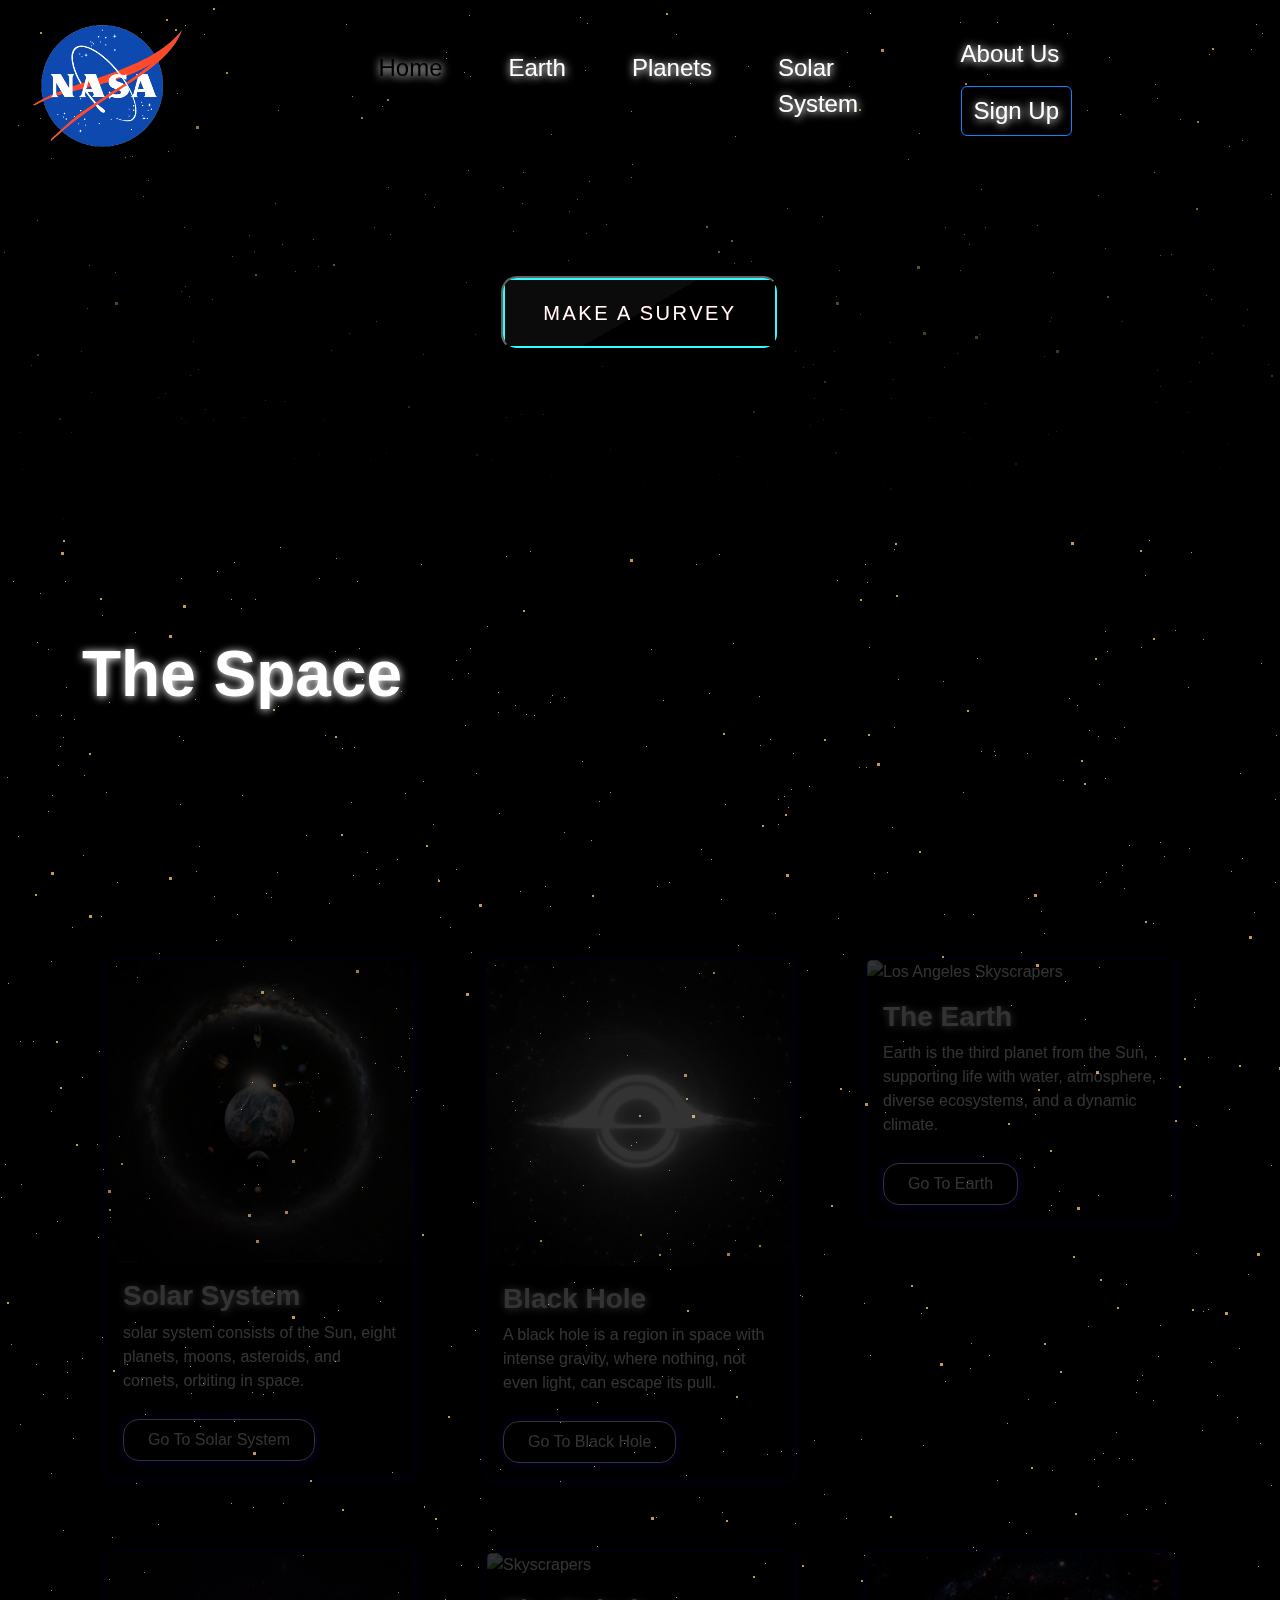
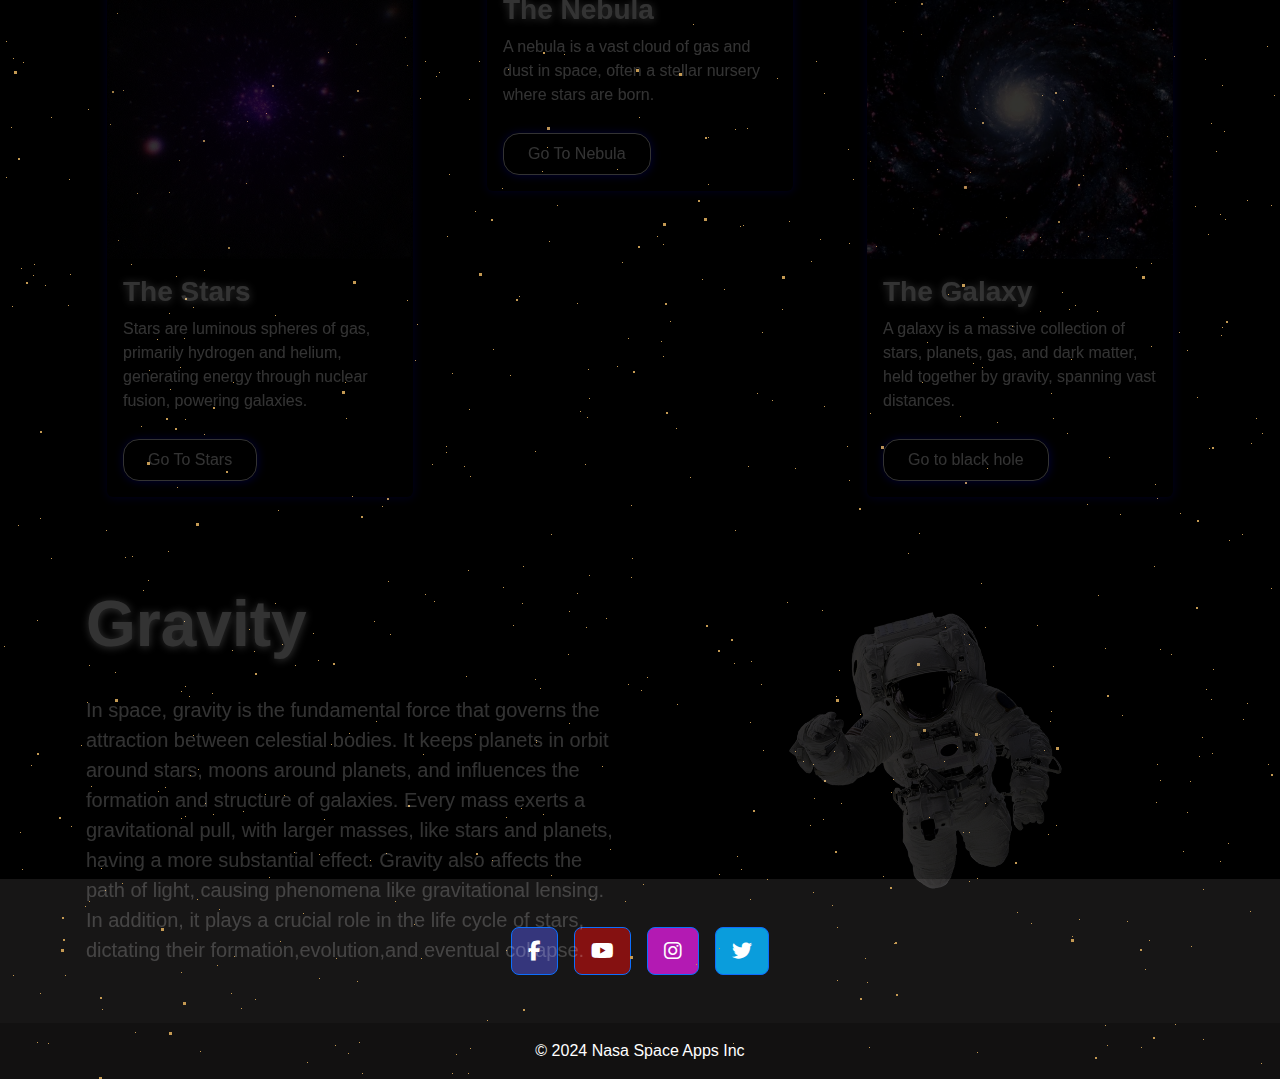
==== index.html @ 7d560a6d "update" ====
<!DOCTYPE html>
<html lang="en">
<head>
    <meta charset="UTF-8">
    <meta name="viewport" content="width=device-width, initial-scale=1.0">
    <link href="https://cdn.jsdelivr.net/npm/bootstrap@5.3.3/dist/css/bootstrap.min.css" rel="stylesheet" integrity="sha384-QWTKZyjpPEjISv5WaRU9OFeRpok6YctnYmDr5pNlyT2bRjXh0JMhjY6hW+ALEwIH" crossorigin="anonymous">
    <link rel="stylesheet" href="https://cdnjs.cloudflare.com/ajax/libs/font-awesome/6.1.1/css/all.min.css">
    <link rel="stylesheet" href="css/background.css">
    <link rel="stylesheet" href="css/home.css">
    <title>Home</title>
</head>
<body class="bg-black">




<!-- Background -->


<div class="bg-animation">
  <div id="stars"></div>
  <div id="stars2"></div>
  <div id="stars3"></div>
  <div id="stars4"></div>
</div>
  
<!-- ------------------------------------------------------------------------------------------------------------------------------------------------------------------------------------------------------- -->
     

 
  <header>
     <!-- Navbar -->
  <nav class="navbar navbar-expand-lg navbar-light ">
    <div class="container-fluid justify-content-between">
      <a class="navbar-brand w-25 logo "  href="#"><img src="images/NASA_logo.svg.png" class="w-100"   alt=""></a>
      <button class="navbar-toggler text-bg-transparent" type="button" data-bs-toggle="collapse" data-bs-target="#navbarNav" aria-controls="navbarNav" aria-expanded="false" aria-label="Toggle navigation">
        <span class="navbar-toggler-icon text-white">
          <i class="fas fa-bars"></i>
        </span>
      </button>
      <div class="collapse navbar-collapse justify-content-around " id="navbarNav">
        <ul class="navbar-nav">
          <li class="nav-item">
            <a class="nav-link active" href="./index.html">Home</a>
          </li>
          <li class="nav-item">
            <a class="nav-link" href="pages/earth.html">Earth</a>
          </li>
          <li class="nav-item ">
            <a class="nav-link " href="pages/planets.html">Planets</a>
          </li>
          <li class="nav-item">
            <a class="nav-link" href="pages/Solar-System.html">Solar System</a>
          </li>
             
        </ul>
        <div>
          <button class="btn">
            <a class="text-white link-body-emphasis m-0 active" href="pages/about.html">About Us</a>
          </button>
          <button class="btn">
            <a class="btn btn-outline-primary btn-signup" href="pages/signUp.html">Sign Up</a>
          </button>
        </div>
    </div>
    </div>
  </nav>

  <div class="d-flex justify-content-center align-content-center mt-5 pt-3 border-0">
    <button href="#space" class="animated-button1 rounded-4 ">
      <span></span> 
      <span></span>
      <span></span>
      <span></span>
      Make a survey
    </button>
  </div>
</header>


<!-- SECTIONS -->

<section id="space">
  
  <div class="container cards-container section">
    <h1 class="pt-5 mt-5">The Space</h1>
    <div class="row row-cols-1 row-cols-sm-2 row-cols-lg-3  g-4 mt-5 ">
      <div class="col">
        <div class="card section">
          <img src="images/pic1.webp" class="card-img-top"
            alt="Hollywood Sign on The Hill" />
          <div class="card-body ">
            <h3 class="card-title">Solar System</h3>
            <p class="card-text">
              solar system consists of the Sun, eight planets, moons, asteroids, and comets, orbiting in space. 
            </p>
            <button class="btn px-4 py-2 rounded-4 bg-transparent border-white text-white ">
              <a href="pages/Solar-System.html">Go To Solar System</a>
          </button>
          </div>
        </div>
      </div>
      <div class="col">
        <div class="card section">
          <img src="images/pic2.webp" class="card-img-top"
            alt="Palm Springs Road" />
          <div class="card-body">
            <h3 class="card-title">Black Hole</h3>
            <p class="card-text">
              A black hole is a region in space with intense gravity, where nothing, not even light, can escape its pull.
            </p>
            <button class="btn px-4 py-2 rounded-4 bg-transparent border-white text-white ">
                <a href="pages/black-hole.html">Go To Black Hole</a>
            </button>
          </div>
        </div>
      </div>
      <div class="col">
        <div class="card section">
          <img src="images/pic4.webp" class="card-img-top"
            alt="Los Angeles Skyscrapers" />
          <div class="card-body">
            <h3 class="card-title">The Earth</h3>
            <p class="card-text">Earth is the third planet from the Sun, supporting life with water, atmosphere, diverse ecosystems, and a dynamic climate.</p>
              <button class="btn px-4 py-2 rounded-4 bg-transparent border-white text-white ">
                <a href="pages/earth.html">Go To Earth</a>
            </button>
          </div>
        </div>
      </div>
      <div class="col">
        <div class="card section">
          <img src="images/pic6.webp" class="card-img-top"
            alt="Skyscrapers" />
          <div class="card-body">
            <h3 class="card-title">The Stars</h3>
            <p class="card-text">
              Stars are luminous spheres of gas, primarily hydrogen and helium, generating energy through nuclear fusion, powering galaxies.
            </p>
            <button class="btn px-4 py-2 rounded-4 bg-transparent border-white text-white ">
              <a href="">Go To Stars</a>
          </button>
          </div>
        </div>
      </div>
      <div class="col">
        <div class="card section">
          <img src="images/pic3.webp" class="card-img-top"
            alt="Skyscrapers" />
          <div class="card-body">
            <h3 class="card-title">The Nebula</h3>
            <p class="card-text">
              A nebula is a vast cloud of gas and dust in space, often a stellar nursery where stars are born.
            </p>
            <button class="btn px-4 py-2 rounded-4 bg-transparent border-white text-white ">
              <a href="">Go To Nebula</a>
          </button>
          </div>
        </div>
      </div>
      <div class="col">
        <div class="card section">
          <img src="images/pic5.webp" class="card-img-top"
            alt="Skyscrapers" />
          <div class="card-body">
            <h3 class="card-title">The Galaxy</h3>
            <p class="card-text">
              A galaxy is a massive collection of stars, planets, gas, and dark matter, held together by gravity, spanning vast distances.
            </p>
            <button class="btn px-4 py-2 rounded-4 bg-transparent border-white text-white ">
              <a href="">Go to black hole</a>
          </button>
          </div>
        </div>
      </div>
    </div>
  </div>   
</section>


<section class="gravity_section section" >
  <div class="container">
    <div class="row">
      <div class="col-12 col-md-6">
        <h1 class="display-4 fw-bold p-1">Gravity</h1>
        <p class="lead mb-0 mt-4 p-1">
          In space, gravity is the fundamental force that governs the attraction between celestial bodies. It keeps planets in orbit around stars, moons around planets, and influences the formation and structure of galaxies. Every mass exerts a gravitational pull, with larger masses, like stars and planets, having a more substantial effect. Gravity also affects the path of light, causing phenomena like gravitational lensing. In addition, it plays a crucial role in the life cycle of stars, dictating their formation,evolution,and eventual collapse.</p>
      </div>

      <div class="astronaut  col-12 col-sm-6  d-flex justify-content-center align-items-center">
        <img src="images/astronaut.png " class="img-fluid w-50 " alt="Gravity">
      </div>
    </div>
  </div>
</section>
 



<!-- FOOTER -->



  <footer class="text-center text-lg-start" style="background-color: #171616;">
    <div class=" d-flex justify-content-center py-5">
      <button type="button" class="btn btn-primary btn-lg btn-floating mx-2" style="background-color: #35367c;">
        <i class="fab fa-facebook-f"></i>
      </button>
      <button type="button" class="btn btn-primary btn-lg btn-floating mx-2" style="background-color: #851111;">
        <i class="fab fa-youtube"></i>
      </button>
      <button type="button" class="btn btn-primary btn-lg btn-floating mx-2" style="background-color: #b31ab3;">
        <i class="fab fa-instagram"></i>
      </button>
      <button type="button" class="btn btn-primary btn-lg btn-floating mx-2" style="background-color: #0a9ddc;">
        <i class="fab fa-twitter"></i>
      </button>
    </div>

    <!-- Copyright -->
    <div class="text-center text-white p-3" style="background-color: rgba(0, 0, 0, 0.2);">
      © 2024 Nasa Space Apps Inc
      
    </div>
    <!-- Copyright -->
  </footer>
  


    
      <script src="https://cdn.jsdelivr.net/npm/bootstrap@5.3.3/dist/js/bootstrap.bundle.min.js" integrity="sha384-YvpcrYf0tY3lHB60NNkmXc5s9fDVZLESaAA55NDzOxhy9GkcIdslK1eN7N6jIeHz" crossorigin="anonymous"></script>
      <script src="js/home.js"></script>
</body>
</html>
---- css/background.css ----
.full-wh {
    position: absolute;
    top: 0px;
    left: 0px;
    bottom: 0px;
    width: 100%;
}

.bg-animation {
    position: fixed;
    top: 0;
    left: 0;
    width: 100%;
    height: 100%;
}

.bg-animation {
    position: fixed;
    top: 0;
    left: 0;
    width: 100%;
    height: 100%;

}

#stars {
    width: 1px;
    height: 1px;
    background: transparent;
    box-shadow: 117px 1613px #c49952, 1488px 635px #c49952, 944px 914px #c49952, 647px 277px #c49952, 1792px 1205px #c49952, 656px 1517px #c49952, 820px 1839px #c49952, 1153px 1400px #c49952, 870px 13px #c49952, 550px 702px #c49952, 1155px 1056px #c49952, 88px 1709px #c49952, 1450px 1090px #c49952, 1929px 457px #c49952, 1390px 905px #c49952, 1771px 269px #c49952, 1741px 669px #c49952, 432px 64px #c49952, 563px 996px #c49952, 1918px 1873px #c49952, 1845px 1211px #c49952, 231px 1503px #c49952, 37px 220px #c49952, 1970px 495px #c49952, 1812px 925px #c49952, 67px 1398px #c49952, 535px 279px #c49952, 1837px 829px #c49952, 1945px 685px #c49952, 1677px 1817px #c49952, 1317px 1415px #c49952, 1785px 905px #c49952, 1787px 1554px #c49952, 802px 1296px #c49952, 512px 1101px #c49952, 583px 1364px #c49952, 336px 558px #c49952, 979px 334px #c49952, 106px 792px #c49952, 204px 34px #c49952, 1845px 1763px #c49952, 445px 1599px #c49952, 386px 453px #c49952, 471px 952px #c49952, 1466px 1676px #c49952, 1885px 303px #c49952, 51px 1717px #c49952, 1211px 299px #c49952, 1546px 1887px #c49952, 1067px 33px #c49952, 1088px 1326px #c49952, 1938px 760px #c49952, 470px 648px #c49952, 1213px 269px #c49952, 1767px 78px #c49952, 977px 976px #c49952, 1926px 175px #c49952, 722px 1512px #c49952, 945px 227px #c49952, 1811px 99px #c49952, 1912px 1406px #c49952, 1602px 1243px #c49952, 610px 449px #c49952, 654px 1393px #c49952, 1930px 1193px #c49952, 258px 1184px #c49952, 89px 265px #c49952, 824px 1494px #c49952, 1506px 1435px #c49952, 1027px 753px #c49952, 1px 1197px #c49952, 530px 1161px #c49952, 864px 1555px #c49952, 1610px 1604px #c49952, 1035px 1114px #c49952, 1456px 133px #c49952, 1196px 1253px #c49952, 361px 1037px #c49952, 834px 351px #c49952, 436px 1676px #c49952, 1194px 1007px #c49952, 1141px 647px #c49952, 319px 454px #c49952, 937px 1769px #c49952, 1872px 1013px #c49952, 733px 643px #c49952, 1250px 511px #c49952, 189px 296px #c49952, 1639px 163px #c49952, 1584px 336px #c49952, 1912px 1343px #c49952, 1298px 1307px #c49952, 1750px 902px #c49952, 1129px 845px #c49952, 1899px 1470px #c49952, 1427px 232px #c49952, 1391px 838px #c49952, 1225px 1819px #c49952, 190px 1366px #c49952, 1865px 518px #c49952, 203px 1383px #c49952, 1455px 614px #c49952, 423px 354px #c49952, 1678px 1790px #c49952, 241px 608px #c49952, 1089px 730px #c49952, 1342px 38px #c49952, 1848px 249px #c49952, 1874px 1785px #c49952, 1040px 1837px #c49952, 751px 261px #c49952, 510px 1975px #c49952, 52px 795px #c49952, 1786px 1310px #c49952, 498px 712px #c49952, 190px 375px #c49952, 1341px 722px #c49952, 43px 1394px #c49952, 1821px 1687px #c49952, 106px 130px #c49952, 1717px 1978px #c49952, 168px 151px #c49952, 183px 740px #c49952, 945px 1381px #c49952, 669px 1170px #c49952, 1285px 1816px #c49952, 110px 1217px #c49952, 1623px 813px #c49952, 869px 647px #c49952, 867px 582px #c49952, 735px 1240px #c49952, 519px 1896px #c49952, 132px 156px #c49952, 1649px 193px #c49952, 241px 1109px #c49952, 643px 484px #c49952, 574px 1282px #c49952, 1952px 564px #c49952, 1978px 145px #c49952, 329px 903px #c49952, 1674px 617px #c49952, 1978px 558px #c49952, 1808px 1715px #c49952, 1526px 1238px #c49952, 475px 1330px #c49952, 810px 425px #c49952, 1709px 634px #c49952, 1658px 336px #c49952, 425px 194px #c49952, 352px 96px #c49952, 148px 180px #c49952, 1139px 1046px #c49952, 1809px 1233px #c49952, 1669px 171px #c49952, 263px 1394px #c49952, 534px 715px #c49952, 396px 1008px #c49952, 589px 1445px #c49952, 1190px 381px #c49952, 1709px 279px #c49952, 520px 891px #c49952, 1136px 1867px #c49952, 1280px 1233px #c49952, 836px 296px #c49952, 1348px 646px #c49952, 1539px 913px #c49952, 423px 781px #c49952, 1271px 1805px #c49952, 696px 564px #c49952, 1549px 804px #c49952, 303px 1555px #c49952, 1449px 1903px #c49952, 66px 687px #c49952, 1164px 856px #c49952, 1958px 1326px #c49952, 125px 157px #c49952, 508px 1669px #c49952, 465px 725px #c49952, 1925px 1440px #c49952, 405px 793px #c49952, 278px 110px #c49952, 1084px 1065px #c49952, 1077px 705px #c49952, 663px 1844px #c49952, 734px 263px #c49952, 870px 1761px #c49952, 103px 1169px #c49952, 1506px 1295px #c49952, 1883px 926px #c49952, 335px 1361px #c49952, 1126px 1284px #c49952, 257px 1165px #c49952, 837px 580px #c49952, 1211px 1362px #c49952, 1137px 1380px #c49952, 135px 632px #c49952, 1491px 1965px #c49952, 1098px 195px #c49952, 506px 417px #c49952, 693px 1243px #c49952, 622px 1862px #c49952, 1412px 1343px #c49952, 948px 1894px #c49952, 1315px 1363px #c49952, 754px 1098px #c49952, 1931px 930px #c49952, 1831px 342px #c49952, 1751px 1839px #c49952, 84px 775px #c49952, 1662px 1488px #c49952, 617px 1769px #c49952, 1869px 1292px #c49952, 963px 432px #c49952, 371px 1114px #c49952, 37px 642px #c49952, 21px 1184px #c49952, 602px 366px #c49952, 414px 524px #c49952, 282px 244px #c49952, 1689px 868px #c49952, 943px 681px #c49952, 898px 679px #c49952, 449px 1774px #c49952, 1678px 1313px #c49952, 475px 1811px #c49952, 1146px 1509px #c49952, 1151px 1863px #c49952, 1617px 846px #c49952, 82px 1077px #c49952, 324px 1317px #c49952, 1516px 885px #c49952, 1706px 1526px #c49952, 1925px 1180px #c49952, 553px 967px #c49952, 1072px 536px #c49952, 1715px 1816px #c49952, 185px 286px #c49952, 1362px 1600px #c49952, 628px 1938px #c49952, 1187px 412px #c49952, 569px 211px #c49952, 1959px 1356px #c49952, 1571px 105px #c49952, 319px 1111px #c49952, 36px 1364px #c49952, 502px 1788px #c49952, 1051px 1993px #c49952, 1617px 773px #c49952, 424px 1507px #c49952, 1623px 1955px #c49952, 307px 662px #c49952, 183px 1048px #c49952, 1919px 1453px #c49952, 1006px 1817px #c49952, 468px 673px #c49952, 1142px 1375px #c49952, 1228px 443px #c49952, 1734px 552px #c49952, 20px 1041px #c49952, 1783px 334px #c49952, 98px 1237px #c49952, 1356px 1940px #c49952, 853px 1779px #c49952, 1910px 560px #c49952, 1174px 1656px #c49952, 110px 1724px #c49952, 542px 1771px #c49952, 1758px 1931px #c49952, 1463px 1401px #c49952, 1155px 84px #c49952, 1504px 835px #c49952, 750px 322px #c49952, 407px 1900px #c49952, 1600px 1141px #c49952, 657px 886px #c49952, 526px 714px #c49952, 18px 836px #c49952, 1546px 1548px #c49952, 22px 469px #c49952, 594px 1466px #c49952, 1160px 1078px #c49952, 627px 1055px #c49952, 195px 699px #c49952, 1099px 684px #c49952, 530px 551px #c49952, 1160px 1325px #c49952, 894px 727px #c49952, 1157px 98px #c49952, 136px 1483px #c49952, 1875px 1975px #c49952, 1803px 566px #c49952, 318px 1073px #c49952, 1866px 1656px #c49952, 543px 414px #c49952, 719px 474px #c49952, 1115px 738px #c49952, 353px 875px #c49952, 184px 1938px #c49952, 1854px 1534px #c49952, 420px 1698px #c49952, 1480px 1550px #c49952, 522px 203px #c49952, 1897px 1904px #c49952, 975px 1708px #c49952, 1774px 602px #c49952, 1908px 274px #c49952, 61px 715px #c49952, 983px 1156px #c49952, 326px 1013px #c49952, 641px 290px #c49952, 1522px 120px #c49952, 405px 1637px #c49952, 1021px 1099px #c49952, 631px 1145px #c49952, 982px 1967px #c49952, 200px 651px #c49952, 795px 351px #c49952, 790px 1082px #c49952, 144px 1572px #c49952, 1542px 901px #c49952, 158px 1524px #c49952, 849px 1843px #c49952, 1807px 203px #c49952, 1747px 45px #c49952, 1603px 1738px #c49952, 617px 1966px #c49952, 342px 748px #c49952, 1779px 1173px #c49952, 1428px 152px #c49952, 589px 1998px #c49952, 1940px 1838px #c49952, 115px 272px #c49952, 1217px 1395px #c49952, 1402px 1491px #c49952, 1833px 1814px #c49952, 243px 966px #c49952, 319px 578px #c49952, 813px 364px #c49952, 669px 882px #c49952, 551px 134px #c49952, 1819px 920px #c49952, 740px 1826px #c49952, 1021px 952px #c49952, 1575px 453px #c49952, 324px 419px #c49952, 929px 417px #c49952, 885px 1112px #c49952, 503px 187px #c49952, 1908px 362px #c49952, 1063px 1601px #c49952, 169px 1792px #c49952, 789px 963px #c49952, 1697px 948px #c49952, 1761px 1810px #c49952, 1844px 1591px #c49952, 1709px 949px #c49952, 1402px 1396px #c49952, 1037px 225px #c49952, 1832px 518px #c49952, 1728px 1782px #c49952, 194px 1421px #c49952, 1395px 742px #c49952, 1478px 1325px #c49952, 40px 593px #c49952, 1732px 117px #c49952, 51px 158px #c49952, 1598px 1672px #c49952, 701px 849px #c49952, 1403px 1979px #c49952, 145px 1414px #c49952, 550px 906px #c49952, 1366px 460px #c49952, 142px 1379px #c49952, 34px 1864px #c49952, 1346px 308px #c49952, 293px 998px #c49952, 21px 1868px #c49952, 540px 1033px #c49952, 60px 746px #c49952, 1602px 1476px #c49952, 180px 804px #c49952, 345px 1982px #c49952, 1439px 640px #c49952, 939px 1834px #c49952, 20px 432px #c49952, 492px 1549px #c49952, 109px 1579px #c49952, 1796px 1403px #c49952, 1079px 519px #c49952, 1664px 389px #c49952, 1627px 1061px #c49952, 823px 419px #c49952, 1399px 1882px #c49952, 1906px 344px #c49952, 1189px 848px #c49952, 117px 882px #c49952, 1262px 33px #c49952, 1048px 434px #c49952, 1208px 1309px #c49952, 1616px 408px #c49952, 1833px 853px #c49952, 1433px 1656px #c49952, 811px 1861px #c49952, 439px 1672px #c49952, 1105px 248px #c49952, 328px 1652px #c49952, 13px 1658px #c49952, 685px 987px #c49952, 985px 403px #c49952, 1664px 1206px #c49952, 1993px 1925px #c49952, 440px 917px #c49952, 1835px 319px #c49952, 1404px 1907px #c49952, 624px 1443px #c49952, 843px 954px #c49952, 478px 1567px #c49952, 895px 1602px #c49952, 1231px 871px #c49952, 1267px 1646px #c49952, 475px 334px #c49952, 784px 796px #c49952, 1294px 199px #c49952, 109px 702px #c49952, 1978px 362px #c49952, 291px 940px #c49952, 971px 1343px #c49952, 74px 719px #c49952, 36px 715px #c49952, 1007px 1423px #c49952, 860px 314px #c49952, 631px 177px #c49952, 1900px 1590px #c49952, 1239px 1348px #c49952, 1346px 1270px #c49952, 1934px 1475px #c49952, 1553px 559px #c49952, 588px 1969px #c49952, 670px 1269px #c49952, 1484px 376px #c49952, 20px 1424px #c49952, 1396px 8px #c49952, 969px 244px #c49952, 1807px 538px #c49952, 1873px 891px #c49952, 636px 1142px #c49952, 1474px 1562px #c49952, 763px 350px #c49952, 663px 700px #c49952, 500px 1469px #c49952, 1302px 722px #c49952, 181px 291px #c49952, 266px 893px #c49952, 1403px 654px #c49952, 492px 460px #c49952, 1503px 1369px #c49952, 23px 1662px #c49952, 349px 333px #c49952, 1435px 1017px #c49952, 1441px 705px #c49952, 1708px 1446px #c49952, 1041px 911px #c49952, 1063px 780px #c49952, 1158px 1356px #c49952, 767px 1454px #c49952, 1912px 797px #c49952, 1731px 1759px #c49952, 1378px 1390px #c49952, 1815px 1364px #c49952, 960px 270px #c49952, 1343px 427px #c49952, 275px 203px #c49952, 1319px 1092px #c49952, 1455px 770px #c49952, 283px 1503px #c49952, 1505px 901px #c49952, 1738px 1561px #c49952, 1526px 1935px #c49952, 1757px 669px #c49952, 1640px 620px #c49952, 1750px 722px #c49952, 748px 66px #c49952, 1149px 540px #c49952, 159px 953px #c49952, 200px 1426px #c49952, 515px 1110px #c49952, 1552px 737px #c49952, 1094px 1459px #c49952, 778px 799px #c49952, 1031px 523px #c49952, 743px 1825px #c49952, 1100px 882px #c49952, 1088px 1836px #c49952, 255px 599px #c49952, 67px 1361px #c49952, 247px 1721px #c49952, 1722px 346px #c49952, 1822px 155px #c49952, 452px 1973px #c49952, 415px 1960px #c49952, 1109px 57px #c49952, 273px 1392px #c49952, 404px 1071px #c49952, 1212px 353px #c49952, 370px 460px #c49952, 795px 1523px #c49952, 1932px 340px #c49952, 51px 1473px #c49952, 1268px 364px #c49952, 1512px 1862px #c49952, 1678px 1801px #c49952, 1796px 579px #c49952, 254px 251px #c49952, 1466px 1717px #c49952, 893px 379px #c49952, 1153px 923px #c49952, 913px 1808px #c49952, 791px 789px #c49952, 417px 1924px #c49952, 1336px 1599px #c49952, 1695px 908px #c49952, 1120px 114px #c49952, 493px 1949px #c49952, 68px 1905px #c49952, 969px 481px #c49952, 1420px 1095px #c49952, 800px 1117px #c49952, 390px 234px #c49952, 356px 1644px #c49952, 1098px 1486px #c49952, 1360px 521px #c49952, 149px 1198px #c49952, 354px 747px #c49952, 1749px 487px #c49952, 470px 76px #c49952, 1672px 289px #c49952, 1731px 545px #c49952, 1547px 1590px #c49952, 498px 692px #c49952, 398px 1592px #c49952, 1846px 1237px #c49952, 1537px 1474px #c49952, 1726px 1374px #c49952, 1922px 858px #c49952, 376px 321px #c49952, 985px 227px #c49952, 234px 1421px #c49952, 760px 745px #c49952, 1990px 1132px #c49952, 1560px 1597px #c49952, 338px 1310px #c49952, 1924px 1664px #c49952, 547px 1747px #c49952, 1639px 1282px #c49952, 1202px 337px #c49952, 1985px 779px #c49952, 737px 456px #c49952, 89px 501px #c49952, 963px 792px #c49952, 655px 1447px #c49952, 1492px 1994px #c49952, 1171px 254px #c49952, 892px 827px #c49952, 1735px 442px #c49952, 1474px 1187px #c49952, 846px 1518px #c49952, 557px 1805px #c49952, 738px 945px #c49952, 795px 68px #c49952, 663px 1956px #c49952, 1607px 290px #c49952, 1524px 15px #c49952, 1097px 1911px #c49952, 157px 1939px #c49952, 935px 1065px #c49952, 1809px 1708px #c49952, 164px 1157px #c49952, 83px 855px #c49952, 625px 501px #c49952, 814px 398px #c49952, 552px 695px #c49952, 597px 1546px #c49952, 1237px 1417px #c49952, 628px 284px #c49952, 866px 767px #c49952, 1403px 1394px #c49952, 765px 1563px #c49952, 1648px 109px #c49952, 1205px 1659px #c49952, 921px 1313px #c49952, 1319px 243px #c49952, 18px 125px #c49952, 7px 777px #c49952, 181px 418px #c49952, 1062px 1892px #c49952, 382px 106px #c49952, 994px 751px #c49952, 964px 234px #c49952, 40px 118px #c49952, 278px 706px #c49952, 1540px 1978px #c49952, 425px 1661px #c49952, 1050px 321px #c49952, 735px 1729px #c49952, 1438px 260px #c49952, 1229px 1109px #c49952, 186px 1041px #c49952, 244px 1184px #c49952, 392px 1472px #c49952, 670px 1249px #c49952, 1260px 1443px #c49952, 1977px 1511px #c49952, 1240px 773px #c49952, 303px 513px #c49952, 63px 1530px #c49952, 610px 792px #c49952, 1987px 1647px #c49952, 676px 1597px #c49952, 1740px 1244px #c49952, 816px 1661px #c49952, 351px 802px #c49952, 252px 1082px #c49952, 31px 365px #c49952, 1453px 984px #c49952, 667px 1233px #c49952, 1247px 1800px #c49952, 839px 270px #c49952, 775px 913px #c49952, 1966px 1398px #c49952, 499px 813px #c49952, 922px 1982px #c49952, 1409px 1902px #c49952, 1499px 1766px #c49952, 721px 899px #c49952, 788px 807px #c49952, 989px 1355px #c49952, 1248px 1274px #c49952, 849px 1091px #c49952, 1799px 1036px #c49952, 1486px 700px #c49952, 170px 1989px #c49952, 1275px 799px #c49952, 772px 2000px #c49952, 1642px 362px #c49952, 216px 940px #c49952, 1893px 281px #c49952, 1944px 1298px #c49952, 1294px 400px #c49952, 1523px 441px #c49952, 1829px 340px #c49952, 468px 170px #c49952, 1099px 967px #c49952, 1331px 665px #c49952, 1174px 1553px #c49952, 1567px 325px #c49952, 1028px 1399px #c49952, 781px 1451px #c49952, 1912px 1954px #c49952, 874px 873px #c49952, 1298px 1722px #c49952, 1879px 706px #c49952, 57px 1221px #c49952, 1116px 1432px #c49952, 48px 811px #c49952, 101px 916px #c49952, 677px 304px #c49952, 1203px 639px #c49952, 1391px 199px #c49952, 1895px 1988px #c49952, 1462px 1023px #c49952, 1216px 1751px #c49952, 1261px 663px #c49952, 1290px 1119px #c49952, 137px 1793px #c49952, 1052px 1470px #c49952, 1561px 226px #c49952, 1156px 402px #c49952, 709px 693px #c49952, 1040px 1911px #c49952, 1624px 1115px #c49952, 551px 475px #c49952, 416px 1090px #c49952, 1183px 451px #c49952, 58px 765px #c49952, 743px 1016px #c49952, 198px 369px #c49952, 1645px 1503px #c49952, 997px 22px #c49952, 1447px 1323px #c49952, 379px 883px #c49952, 1171px 1195px #c49952, 919px 133px #c49952, 1400px 517px #c49952, 725px 804px #c49952, 1600px 699px #c49952, 357px 581px #c49952, 266px 1713px #c49952, 848px 1749px #c49952, 1963px 1045px #c49952, 119px 1136px #c49952;
    -webkit-animation: animStar 50s linear infinite;
    -moz-animation: animStar 50s linear infinite;
    -ms-animation: animStar 50s linear infinite;
    animation: animStar 50s linear infinite;
}

#stars:after {
    content: " ";
    position: absolute;
    top: 2000px;
    width: 1px;
    height: 1px;
    background: transparent;
    box-shadow: 117px 1613px #c49952, 1488px 635px #c49952, 944px 914px #c49952, 647px 277px #c49952, 1792px 1205px #c49952, 656px 1517px #c49952, 820px 1839px #c49952, 1153px 1400px #c49952, 870px 13px #c49952, 550px 702px #c49952, 1155px 1056px #c49952, 88px 1709px #c49952, 1450px 1090px #c49952, 1929px 457px #c49952, 1390px 905px #c49952, 1771px 269px #c49952, 1741px 669px #c49952, 432px 64px #c49952, 563px 996px #c49952, 1918px 1873px #c49952, 1845px 1211px #c49952, 231px 1503px #c49952, 37px 220px #c49952, 1970px 495px #c49952, 1812px 925px #c49952, 67px 1398px #c49952, 535px 279px #c49952, 1837px 829px #c49952, 1945px 685px #c49952, 1677px 1817px #c49952, 1317px 1415px #c49952, 1785px 905px #c49952, 1787px 1554px #c49952, 802px 1296px #c49952, 512px 1101px #c49952, 583px 1364px #c49952, 336px 558px #c49952, 979px 334px #c49952, 106px 792px #c49952, 204px 34px #c49952, 1845px 1763px #c49952, 445px 1599px #c49952, 386px 453px #c49952, 471px 952px #c49952, 1466px 1676px #c49952, 1885px 303px #c49952, 51px 1717px #c49952, 1211px 299px #c49952, 1546px 1887px #c49952, 1067px 33px #c49952, 1088px 1326px #c49952, 1938px 760px #c49952, 470px 648px #c49952, 1213px 269px #c49952, 1767px 78px #c49952, 977px 976px #c49952, 1926px 175px #c49952, 722px 1512px #c49952, 945px 227px #c49952, 1811px 99px #c49952, 1912px 1406px #c49952, 1602px 1243px #c49952, 610px 449px #c49952, 654px 1393px #c49952, 1930px 1193px #c49952, 258px 1184px #c49952, 89px 265px #c49952, 824px 1494px #c49952, 1506px 1435px #c49952, 1027px 753px #c49952, 1px 1197px #c49952, 530px 1161px #c49952, 864px 1555px #c49952, 1610px 1604px #c49952, 1035px 1114px #c49952, 1456px 133px #c49952, 1196px 1253px #c49952, 361px 1037px #c49952, 834px 351px #c49952, 436px 1676px #c49952, 1194px 1007px #c49952, 1141px 647px #c49952, 319px 454px #c49952, 937px 1769px #c49952, 1872px 1013px #c49952, 733px 643px #c49952, 1250px 511px #c49952, 189px 296px #c49952, 1639px 163px #c49952, 1584px 336px #c49952, 1912px 1343px #c49952, 1298px 1307px #c49952, 1750px 902px #c49952, 1129px 845px #c49952, 1899px 1470px #c49952, 1427px 232px #c49952, 1391px 838px #c49952, 1225px 1819px #c49952, 190px 1366px #c49952, 1865px 518px #c49952, 203px 1383px #c49952, 1455px 614px #c49952, 423px 354px #c49952, 1678px 1790px #c49952, 241px 608px #c49952, 1089px 730px #c49952, 1342px 38px #c49952, 1848px 249px #c49952, 1874px 1785px #c49952, 1040px 1837px #c49952, 751px 261px #c49952, 510px 1975px #c49952, 52px 795px #c49952, 1786px 1310px #c49952, 498px 712px #c49952, 190px 375px #c49952, 1341px 722px #c49952, 43px 1394px #c49952, 1821px 1687px #c49952, 106px 130px #c49952, 1717px 1978px #c49952, 168px 151px #c49952, 183px 740px #c49952, 945px 1381px #c49952, 669px 1170px #c49952, 1285px 1816px #c49952, 110px 1217px #c49952, 1623px 813px #c49952, 869px 647px #c49952, 867px 582px #c49952, 735px 1240px #c49952, 519px 1896px #c49952, 132px 156px #c49952, 1649px 193px #c49952, 241px 1109px #c49952, 643px 484px #c49952, 574px 1282px #c49952, 1952px 564px #c49952, 1978px 145px #c49952, 329px 903px #c49952, 1674px 617px #c49952, 1978px 558px #c49952, 1808px 1715px #c49952, 1526px 1238px #c49952, 475px 1330px #c49952, 810px 425px #c49952, 1709px 634px #c49952, 1658px 336px #c49952, 425px 194px #c49952, 352px 96px #c49952, 148px 180px #c49952, 1139px 1046px #c49952, 1809px 1233px #c49952, 1669px 171px #c49952, 263px 1394px #c49952, 534px 715px #c49952, 396px 1008px #c49952, 589px 1445px #c49952, 1190px 381px #c49952, 1709px 279px #c49952, 520px 891px #c49952, 1136px 1867px #c49952, 1280px 1233px #c49952, 836px 296px #c49952, 1348px 646px #c49952, 1539px 913px #c49952, 423px 781px #c49952, 1271px 1805px #c49952, 696px 564px #c49952, 1549px 804px #c49952, 303px 1555px #c49952, 1449px 1903px #c49952, 66px 687px #c49952, 1164px 856px #c49952, 1958px 1326px #c49952, 125px 157px #c49952, 508px 1669px #c49952, 465px 725px #c49952, 1925px 1440px #c49952, 405px 793px #c49952, 278px 110px #c49952, 1084px 1065px #c49952, 1077px 705px #c49952, 663px 1844px #c49952, 734px 263px #c49952, 870px 1761px #c49952, 103px 1169px #c49952, 1506px 1295px #c49952, 1883px 926px #c49952, 335px 1361px #c49952, 1126px 1284px #c49952, 257px 1165px #c49952, 837px 580px #c49952, 1211px 1362px #c49952, 1137px 1380px #c49952, 135px 632px #c49952, 1491px 1965px #c49952, 1098px 195px #c49952, 506px 417px #c49952, 693px 1243px #c49952, 622px 1862px #c49952, 1412px 1343px #c49952, 948px 1894px #c49952, 1315px 1363px #c49952, 754px 1098px #c49952, 1931px 930px #c49952, 1831px 342px #c49952, 1751px 1839px #c49952, 84px 775px #c49952, 1662px 1488px #c49952, 617px 1769px #c49952, 1869px 1292px #c49952, 963px 432px #c49952, 371px 1114px #c49952, 37px 642px #c49952, 21px 1184px #c49952, 602px 366px #c49952, 414px 524px #c49952, 282px 244px #c49952, 1689px 868px #c49952, 943px 681px #c49952, 898px 679px #c49952, 449px 1774px #c49952, 1678px 1313px #c49952, 475px 1811px #c49952, 1146px 1509px #c49952, 1151px 1863px #c49952, 1617px 846px #c49952, 82px 1077px #c49952, 324px 1317px #c49952, 1516px 885px #c49952, 1706px 1526px #c49952, 1925px 1180px #c49952, 553px 967px #c49952, 1072px 536px #c49952, 1715px 1816px #c49952, 185px 286px #c49952, 1362px 1600px #c49952, 628px 1938px #c49952, 1187px 412px #c49952, 569px 211px #c49952, 1959px 1356px #c49952, 1571px 105px #c49952, 319px 1111px #c49952, 36px 1364px #c49952, 502px 1788px #c49952, 1051px 1993px #c49952, 1617px 773px #c49952, 424px 1507px #c49952, 1623px 1955px #c49952, 307px 662px #c49952, 183px 1048px #c49952, 1919px 1453px #c49952, 1006px 1817px #c49952, 468px 673px #c49952, 1142px 1375px #c49952, 1228px 443px #c49952, 1734px 552px #c49952, 20px 1041px #c49952, 1783px 334px #c49952, 98px 1237px #c49952, 1356px 1940px #c49952, 853px 1779px #c49952, 1910px 560px #c49952, 1174px 1656px #c49952, 110px 1724px #c49952, 542px 1771px #c49952, 1758px 1931px #c49952, 1463px 1401px #c49952, 1155px 84px #c49952, 1504px 835px #c49952, 750px 322px #c49952, 407px 1900px #c49952, 1600px 1141px #c49952, 657px 886px #c49952, 526px 714px #c49952, 18px 836px #c49952, 1546px 1548px #c49952, 22px 469px #c49952, 594px 1466px #c49952, 1160px 1078px #c49952, 627px 1055px #c49952, 195px 699px #c49952, 1099px 684px #c49952, 530px 551px #c49952, 1160px 1325px #c49952, 894px 727px #c49952, 1157px 98px #c49952, 136px 1483px #c49952, 1875px 1975px #c49952, 1803px 566px #c49952, 318px 1073px #c49952, 1866px 1656px #c49952, 543px 414px #c49952, 719px 474px #c49952, 1115px 738px #c49952, 353px 875px #c49952, 184px 1938px #c49952, 1854px 1534px #c49952, 420px 1698px #c49952, 1480px 1550px #c49952, 522px 203px #c49952, 1897px 1904px #c49952, 975px 1708px #c49952, 1774px 602px #c49952, 1908px 274px #c49952, 61px 715px #c49952, 983px 1156px #c49952, 326px 1013px #c49952, 641px 290px #c49952, 1522px 120px #c49952, 405px 1637px #c49952, 1021px 1099px #c49952, 631px 1145px #c49952, 982px 1967px #c49952, 200px 651px #c49952, 795px 351px #c49952, 790px 1082px #c49952, 144px 1572px #c49952, 1542px 901px #c49952, 158px 1524px #c49952, 849px 1843px #c49952, 1807px 203px #c49952, 1747px 45px #c49952, 1603px 1738px #c49952, 617px 1966px #c49952, 342px 748px #c49952, 1779px 1173px #c49952, 1428px 152px #c49952, 589px 1998px #c49952, 1940px 1838px #c49952, 115px 272px #c49952, 1217px 1395px #c49952, 1402px 1491px #c49952, 1833px 1814px #c49952, 243px 966px #c49952, 319px 578px #c49952, 813px 364px #c49952, 669px 882px #c49952, 551px 134px #c49952, 1819px 920px #c49952, 740px 1826px #c49952, 1021px 952px #c49952, 1575px 453px #c49952, 324px 419px #c49952, 929px 417px #c49952, 885px 1112px #c49952, 503px 187px #c49952, 1908px 362px #c49952, 1063px 1601px #c49952, 169px 1792px #c49952, 789px 963px #c49952, 1697px 948px #c49952, 1761px 1810px #c49952, 1844px 1591px #c49952, 1709px 949px #c49952, 1402px 1396px #c49952, 1037px 225px #c49952, 1832px 518px #c49952, 1728px 1782px #c49952, 194px 1421px #c49952, 1395px 742px #c49952, 1478px 1325px #c49952, 40px 593px #c49952, 1732px 117px #c49952, 51px 158px #c49952, 1598px 1672px #c49952, 701px 849px #c49952, 1403px 1979px #c49952, 145px 1414px #c49952, 550px 906px #c49952, 1366px 460px #c49952, 142px 1379px #c49952, 34px 1864px #c49952, 1346px 308px #c49952, 293px 998px #c49952, 21px 1868px #c49952, 540px 1033px #c49952, 60px 746px #c49952, 1602px 1476px #c49952, 180px 804px #c49952, 345px 1982px #c49952, 1439px 640px #c49952, 939px 1834px #c49952, 20px 432px #c49952, 492px 1549px #c49952, 109px 1579px #c49952, 1796px 1403px #c49952, 1079px 519px #c49952, 1664px 389px #c49952, 1627px 1061px #c49952, 823px 419px #c49952, 1399px 1882px #c49952, 1906px 344px #c49952, 1189px 848px #c49952, 117px 882px #c49952, 1262px 33px #c49952, 1048px 434px #c49952, 1208px 1309px #c49952, 1616px 408px #c49952, 1833px 853px #c49952, 1433px 1656px #c49952, 811px 1861px #c49952, 439px 1672px #c49952, 1105px 248px #c49952, 328px 1652px #c49952, 13px 1658px #c49952, 685px 987px #c49952, 985px 403px #c49952, 1664px 1206px #c49952, 1993px 1925px #c49952, 440px 917px #c49952, 1835px 319px #c49952, 1404px 1907px #c49952, 624px 1443px #c49952, 843px 954px #c49952, 478px 1567px #c49952, 895px 1602px #c49952, 1231px 871px #c49952, 1267px 1646px #c49952, 475px 334px #c49952, 784px 796px #c49952, 1294px 199px #c49952, 109px 702px #c49952, 1978px 362px #c49952, 291px 940px #c49952, 971px 1343px #c49952, 74px 719px #c49952, 36px 715px #c49952, 1007px 1423px #c49952, 860px 314px #c49952, 631px 177px #c49952, 1900px 1590px #c49952, 1239px 1348px #c49952, 1346px 1270px #c49952, 1934px 1475px #c49952, 1553px 559px #c49952, 588px 1969px #c49952, 670px 1269px #c49952, 1484px 376px #c49952, 20px 1424px #c49952, 1396px 8px #c49952, 969px 244px #c49952, 1807px 538px #c49952, 1873px 891px #c49952, 636px 1142px #c49952, 1474px 1562px #c49952, 763px 350px #c49952, 663px 700px #c49952, 500px 1469px #c49952, 1302px 722px #c49952, 181px 291px #c49952, 266px 893px #c49952, 1403px 654px #c49952, 492px 460px #c49952, 1503px 1369px #c49952, 23px 1662px #c49952, 349px 333px #c49952, 1435px 1017px #c49952, 1441px 705px #c49952, 1708px 1446px #c49952, 1041px 911px #c49952, 1063px 780px #c49952, 1158px 1356px #c49952, 767px 1454px #c49952, 1912px 797px #c49952, 1731px 1759px #c49952, 1378px 1390px #c49952, 1815px 1364px #c49952, 960px 270px #c49952, 1343px 427px #c49952, 275px 203px #c49952, 1319px 1092px #c49952, 1455px 770px #c49952, 283px 1503px #c49952, 1505px 901px #c49952, 1738px 1561px #c49952, 1526px 1935px #c49952, 1757px 669px #c49952, 1640px 620px #c49952, 1750px 722px #c49952, 748px 66px #c49952, 1149px 540px #c49952, 159px 953px #c49952, 200px 1426px #c49952, 515px 1110px #c49952, 1552px 737px #c49952, 1094px 1459px #c49952, 778px 799px #c49952, 1031px 523px #c49952, 743px 1825px #c49952, 1100px 882px #c49952, 1088px 1836px #c49952, 255px 599px #c49952, 67px 1361px #c49952, 247px 1721px #c49952, 1722px 346px #c49952, 1822px 155px #c49952, 452px 1973px #c49952, 415px 1960px #c49952, 1109px 57px #c49952, 273px 1392px #c49952, 404px 1071px #c49952, 1212px 353px #c49952, 370px 460px #c49952, 795px 1523px #c49952, 1932px 340px #c49952, 51px 1473px #c49952, 1268px 364px #c49952, 1512px 1862px #c49952, 1678px 1801px #c49952, 1796px 579px #c49952, 254px 251px #c49952, 1466px 1717px #c49952, 893px 379px #c49952, 1153px 923px #c49952, 913px 1808px #c49952, 791px 789px #c49952, 417px 1924px #c49952, 1336px 1599px #c49952, 1695px 908px #c49952, 1120px 114px #c49952, 493px 1949px #c49952, 68px 1905px #c49952, 969px 481px #c49952, 1420px 1095px #c49952, 800px 1117px #c49952, 390px 234px #c49952, 356px 1644px #c49952, 1098px 1486px #c49952, 1360px 521px #c49952, 149px 1198px #c49952, 354px 747px #c49952, 1749px 487px #c49952, 470px 76px #c49952, 1672px 289px #c49952, 1731px 545px #c49952, 1547px 1590px #c49952, 498px 692px #c49952, 398px 1592px #c49952, 1846px 1237px #c49952, 1537px 1474px #c49952, 1726px 1374px #c49952, 1922px 858px #c49952, 376px 321px #c49952, 985px 227px #c49952, 234px 1421px #c49952, 760px 745px #c49952, 1990px 1132px #c49952, 1560px 1597px #c49952, 338px 1310px #c49952, 1924px 1664px #c49952, 547px 1747px #c49952, 1639px 1282px #c49952, 1202px 337px #c49952, 1985px 779px #c49952, 737px 456px #c49952, 89px 501px #c49952, 963px 792px #c49952, 655px 1447px #c49952, 1492px 1994px #c49952, 1171px 254px #c49952, 892px 827px #c49952, 1735px 442px #c49952, 1474px 1187px #c49952, 846px 1518px #c49952, 557px 1805px #c49952, 738px 945px #c49952, 795px 68px #c49952, 663px 1956px #c49952, 1607px 290px #c49952, 1524px 15px #c49952, 1097px 1911px #c49952, 157px 1939px #c49952, 935px 1065px #c49952, 1809px 1708px #c49952, 164px 1157px #c49952, 83px 855px #c49952, 625px 501px #c49952, 814px 398px #c49952, 552px 695px #c49952, 597px 1546px #c49952, 1237px 1417px #c49952, 628px 284px #c49952, 866px 767px #c49952, 1403px 1394px #c49952, 765px 1563px #c49952, 1648px 109px #c49952, 1205px 1659px #c49952, 921px 1313px #c49952, 1319px 243px #c49952, 18px 125px #c49952, 7px 777px #c49952, 181px 418px #c49952, 1062px 1892px #c49952, 382px 106px #c49952, 994px 751px #c49952, 964px 234px #c49952, 40px 118px #c49952, 278px 706px #c49952, 1540px 1978px #c49952, 425px 1661px #c49952, 1050px 321px #c49952, 735px 1729px #c49952, 1438px 260px #c49952, 1229px 1109px #c49952, 186px 1041px #c49952, 244px 1184px #c49952, 392px 1472px #c49952, 670px 1249px #c49952, 1260px 1443px #c49952, 1977px 1511px #c49952, 1240px 773px #c49952, 303px 513px #c49952, 63px 1530px #c49952, 610px 792px #c49952, 1987px 1647px #c49952, 676px 1597px #c49952, 1740px 1244px #c49952, 816px 1661px #c49952, 351px 802px #c49952, 252px 1082px #c49952, 31px 365px #c49952, 1453px 984px #c49952, 667px 1233px #c49952, 1247px 1800px #c49952, 839px 270px #c49952, 775px 913px #c49952, 1966px 1398px #c49952, 499px 813px #c49952, 922px 1982px #c49952, 1409px 1902px #c49952, 1499px 1766px #c49952, 721px 899px #c49952, 788px 807px #c49952, 989px 1355px #c49952, 1248px 1274px #c49952, 849px 1091px #c49952, 1799px 1036px #c49952, 1486px 700px #c49952, 170px 1989px #c49952, 1275px 799px #c49952, 772px 2000px #c49952, 1642px 362px #c49952, 216px 940px #c49952, 1893px 281px #c49952, 1944px 1298px #c49952, 1294px 400px #c49952, 1523px 441px #c49952, 1829px 340px #c49952, 468px 170px #c49952, 1099px 967px #c49952, 1331px 665px #c49952, 1174px 1553px #c49952, 1567px 325px #c49952, 1028px 1399px #c49952, 781px 1451px #c49952, 1912px 1954px #c49952, 874px 873px #c49952, 1298px 1722px #c49952, 1879px 706px #c49952, 57px 1221px #c49952, 1116px 1432px #c49952, 48px 811px #c49952, 101px 916px #c49952, 677px 304px #c49952, 1203px 639px #c49952, 1391px 199px #c49952, 1895px 1988px #c49952, 1462px 1023px #c49952, 1216px 1751px #c49952, 1261px 663px #c49952, 1290px 1119px #c49952, 137px 1793px #c49952, 1052px 1470px #c49952, 1561px 226px #c49952, 1156px 402px #c49952, 709px 693px #c49952, 1040px 1911px #c49952, 1624px 1115px #c49952, 551px 475px #c49952, 416px 1090px #c49952, 1183px 451px #c49952, 58px 765px #c49952, 743px 1016px #c49952, 198px 369px #c49952, 1645px 1503px #c49952, 997px 22px #c49952, 1447px 1323px #c49952, 379px 883px #c49952, 1171px 1195px #c49952, 919px 133px #c49952, 1400px 517px #c49952, 725px 804px #c49952, 1600px 699px #c49952, 357px 581px #c49952, 266px 1713px #c49952, 848px 1749px #c49952, 1963px 1045px #c49952, 119px 1136px #c49952;
}

#stars2 {
    width: 2px;
    height: 2px;
    background: transparent;
    box-shadow: 1117px 1306px #c49952, 1078px 1783px #c49952, 1179px 1085px #c49952, 1145px 920px #c49952, 422px 1233px #c49952, 387px 98px #c49952, 1153px 637px #c49952, 1084px 782px #c49952, 476px 453px #c49952, 926px 1306px #c49952, 60px 1086px #c49952, 753px 1575px #c49952, 272px 1684px #c49952, 1285px 750px #c49952, 1416px 1327px #c49952, 1931px 473px #c49952, 736px 1395px #c49952, 1816px 763px #c49952, 438px 879px #c49952, 665px 1902px #c49952, 1341px 677px #c49952, 1404px 1073px #c49952, 100px 597px #c49952, 357px 1689px #c49952, 1044px 1342px #c49952, 1954px 502px #c49952, 1192px 1308px #c49952, 540px 1239px #c49952, 1360px 552px #c49952, 89px 752px #c49952, 659px 1253px #c49952, 62px 517px #c49952, 1375px 1705px #c49952, 1343px 1511px #c49952, 1659px 1922px #c49952, 1560px 289px #c49952, 1362px 1799px #c49952, 1886px 1480px #c49952, 1718px 1885px #c49952, 824px 738px #c49952, 1060px 1370px #c49952, 1781px 1171px #c49952, 255px 273px #c49952, 1197px 120px #c49952, 213px 7px #c49952, 1226px 1920px #c49952, 1844px 207px #c49952, 1675px 970px #c49952, 1435px 1283px #c49952, 37px 353px #c49952, 59px 417px #c49952, 921px 1602px #c49952, 1549px 1490px #c49952, 638px 1845px #c49952, 1328px 198px #c49952, 1050px 1149px #c49952, 1884px 711px #c49952, 333px 263px #c49952, 342px 1508px #c49952, 1388px 1810px #c49952, 1377px 1558px #c49952, 890px 487px #c49952, 1081px 759px #c49952, 890px 1515px #c49952, 911px 1284px #c49952, 335px 735px #c49952, 1140px 549px #c49952, 1239px 1064px #c49952, 226px 71px #c49952, 1100px 1278px #c49952, 1851px 1805px #c49952, 1370px 1999px #c49952, 1008px 1122px #c49952, 785px 813px #c49952, 1358px 601px #c49952, 1833px 1305px #c49952, 1768px 1304px #c49952, 1303px 532px #c49952, 860px 598px #c49952, 1329px 593px #c49952, 1038px 1088px #c49952, 408px 405px #c49952, 965px 82px #c49952, 1483px 1438px #c49952, 310px 1479px #c49952, 1786px 1500px #c49952, 1866px 852px #c49952, 18px 1757px #c49952, 1473px 1004px #c49952, 1542px 1933px #c49952, 633px 1970px #c49952, 1334px 1713px #c49952, 175px 28px #c49952, 592px 894px #c49952, 121px 1162px #c49952, 1601px 1567px #c49952, 1095px 657px #c49952, 640px 1233px #c49952, 1073px 1255px #c49952, 840px 1087px #c49952, 718px 250px #c49952, 967px 709px #c49952, 731px 239px #c49952, 1623px 593px #c49952, 1058px 1820px #c49952, 516px 1898px #c49952, 666px 12px #c49952, 1997px 1382px #c49952, 112px 1690px #c49952, 687px 1309px #c49952, 63px 539px #c49952, 185px 1897px #c49952, 1055px 1691px #c49952, 435px 1517px #c49952, 1175px 1119px #c49952, 1721px 133px #c49952, 1212px 47px #c49952, 166px 18px #c49952, 1416px 1652px #c49952, 1409px 1745px #c49952, 1357px 1232px #c49952, 1677px 1998px #c49952, 448px 1415px #c49952, 705px 1736px #c49952, 1031px 1466px #c49952, 543px 1651px #c49952, 1592px 1888px #c49952, 1749px 1175px #c49952, 639px 1114px #c49952, 1591px 508px #c49952, 759px 1244px #c49952, 824px 380px #c49952, 942px 955px #c49952, 723px 732px #c49952, 113px 1369px #c49952, 203px 1739px #c49952, 868px 733px #c49952, 713px 971px #c49952, 341px 833px #c49952, 762px 824px #c49952, 1359px 310px #c49952, 1858px 1349px #c49952, 1531px 692px #c49952, 1075px 1512px #c49952, 1677px 142px #c49952, 1912px 1478px #c49952, 1810px 1078px #c49952, 426px 844px #c49952, 1426px 588px #c49952, 1909px 654px #c49952, 1107px 295px #c49952, 1351px 527px #c49952, 1393px 599px #c49952, 1379px 1068px #c49952, 228px 1846px #c49952, 1271px 374px #c49952, 1348px 612px #c49952, 7px 1301px #c49952, 1501px 1782px #c49952, 1795px 423px #c49952, 1475px 1918px #c49952, 1328px 1861px #c49952, 1624px 51px #c49952, 1791px 672px #c49952, 1594px 1467px #c49952, 1655px 1603px #c49952, 919px 850px #c49952, 523px 609px #c49952, 1196px 207px #c49952, 753px 410px #c49952, 686px 1097px #c49952, 1570px 133px #c49952, 1996px 1137px #c49952, 361px 116px #c49952, 1015px 462px #c49952, 76px 1143px #c49952, 491px 1818px #c49952, 1563px 795px #c49952, 982px 1721px #c49952, 831px 1204px #c49952, 1737px 589px #c49952, 861px 1579px #c49952, 1666px 130px #c49952, 698px 1799px #c49952, 726px 1519px #c49952, 109px 1208px #c49952, 1184px 1057px #c49952, 835px 451px #c49952, 896px 594px #c49952, 35px 893px #c49952, 895px 542px #c49952, 706px 225px #c49952, 56px 1040px #c49952, 1954px 108px #c49952, 1439px 1423px #c49952, 26px 1881px #c49952, 802px 1564px #c49952, 273px 708px #c49952, 40px 31px #c49952, 859px 108px #c49952;
    -webkit-animation: animStar 100s linear infinite;
    -moz-animation: animStar 100s linear infinite;
    -ms-animation: animStar 100s linear infinite;
    animation: animStar 100s linear infinite;
}

#stars2:after {
    content: " ";
    position: absolute;
    top: 2000px;
    width: 2px;
    height: 2px;
    background: transparent;
    box-shadow: 1117px 1306px #c49952, 1078px 1783px #c49952, 1179px 1085px #c49952, 1145px 920px #c49952, 422px 1233px #c49952, 387px 98px #c49952, 1153px 637px #c49952, 1084px 782px #c49952, 476px 453px #c49952, 926px 1306px #c49952, 60px 1086px #c49952, 753px 1575px #c49952, 272px 1684px #c49952, 1285px 750px #c49952, 1416px 1327px #c49952, 1931px 473px #c49952, 736px 1395px #c49952, 1816px 763px #c49952, 438px 879px #c49952, 665px 1902px #c49952, 1341px 677px #c49952, 1404px 1073px #c49952, 100px 597px #c49952, 357px 1689px #c49952, 1044px 1342px #c49952, 1954px 502px #c49952, 1192px 1308px #c49952, 540px 1239px #c49952, 1360px 552px #c49952, 89px 752px #c49952, 659px 1253px #c49952, 62px 517px #c49952, 1375px 1705px #c49952, 1343px 1511px #c49952, 1659px 1922px #c49952, 1560px 289px #c49952, 1362px 1799px #c49952, 1886px 1480px #c49952, 1718px 1885px #c49952, 824px 738px #c49952, 1060px 1370px #c49952, 1781px 1171px #c49952, 255px 273px #c49952, 1197px 120px #c49952, 213px 7px #c49952, 1226px 1920px #c49952, 1844px 207px #c49952, 1675px 970px #c49952, 1435px 1283px #c49952, 37px 353px #c49952, 59px 417px #c49952, 921px 1602px #c49952, 1549px 1490px #c49952, 638px 1845px #c49952, 1328px 198px #c49952, 1050px 1149px #c49952, 1884px 711px #c49952, 333px 263px #c49952, 342px 1508px #c49952, 1388px 1810px #c49952, 1377px 1558px #c49952, 890px 487px #c49952, 1081px 759px #c49952, 890px 1515px #c49952, 911px 1284px #c49952, 335px 735px #c49952, 1140px 549px #c49952, 1239px 1064px #c49952, 226px 71px #c49952, 1100px 1278px #c49952, 1851px 1805px #c49952, 1370px 1999px #c49952, 1008px 1122px #c49952, 785px 813px #c49952, 1358px 601px #c49952, 1833px 1305px #c49952, 1768px 1304px #c49952, 1303px 532px #c49952, 860px 598px #c49952, 1329px 593px #c49952, 1038px 1088px #c49952, 408px 405px #c49952, 965px 82px #c49952, 1483px 1438px #c49952, 310px 1479px #c49952, 1786px 1500px #c49952, 1866px 852px #c49952, 18px 1757px #c49952, 1473px 1004px #c49952, 1542px 1933px #c49952, 633px 1970px #c49952, 1334px 1713px #c49952, 175px 28px #c49952, 592px 894px #c49952, 121px 1162px #c49952, 1601px 1567px #c49952, 1095px 657px #c49952, 640px 1233px #c49952, 1073px 1255px #c49952, 840px 1087px #c49952, 718px 250px #c49952, 967px 709px #c49952, 731px 239px #c49952, 1623px 593px #c49952, 1058px 1820px #c49952, 516px 1898px #c49952, 666px 12px #c49952, 1997px 1382px #c49952, 112px 1690px #c49952, 687px 1309px #c49952, 63px 539px #c49952, 185px 1897px #c49952, 1055px 1691px #c49952, 435px 1517px #c49952, 1175px 1119px #c49952, 1721px 133px #c49952, 1212px 47px #c49952, 166px 18px #c49952, 1416px 1652px #c49952, 1409px 1745px #c49952, 1357px 1232px #c49952, 1677px 1998px #c49952, 448px 1415px #c49952, 705px 1736px #c49952, 1031px 1466px #c49952, 543px 1651px #c49952, 1592px 1888px #c49952, 1749px 1175px #c49952, 639px 1114px #c49952, 1591px 508px #c49952, 759px 1244px #c49952, 824px 380px #c49952, 942px 955px #c49952, 723px 732px #c49952, 113px 1369px #c49952, 203px 1739px #c49952, 868px 733px #c49952, 713px 971px #c49952, 341px 833px #c49952, 762px 824px #c49952, 1359px 310px #c49952, 1858px 1349px #c49952, 1531px 692px #c49952, 1075px 1512px #c49952, 1677px 142px #c49952, 1912px 1478px #c49952, 1810px 1078px #c49952, 426px 844px #c49952, 1426px 588px #c49952, 1909px 654px #c49952, 1107px 295px #c49952, 1351px 527px #c49952, 1393px 599px #c49952, 1379px 1068px #c49952, 228px 1846px #c49952, 1271px 374px #c49952, 1348px 612px #c49952, 7px 1301px #c49952, 1501px 1782px #c49952, 1795px 423px #c49952, 1475px 1918px #c49952, 1328px 1861px #c49952, 1624px 51px #c49952, 1791px 672px #c49952, 1594px 1467px #c49952, 1655px 1603px #c49952, 919px 850px #c49952, 523px 609px #c49952, 1196px 207px #c49952, 753px 410px #c49952, 686px 1097px #c49952, 1570px 133px #c49952, 1996px 1137px #c49952, 361px 116px #c49952, 1015px 462px #c49952, 76px 1143px #c49952, 491px 1818px #c49952, 1563px 795px #c49952, 982px 1721px #c49952, 831px 1204px #c49952, 1737px 589px #c49952, 861px 1579px #c49952, 1666px 130px #c49952, 698px 1799px #c49952, 726px 1519px #c49952, 109px 1208px #c49952, 1184px 1057px #c49952, 835px 451px #c49952, 896px 594px #c49952, 35px 893px #c49952, 895px 542px #c49952, 706px 225px #c49952, 56px 1040px #c49952, 1954px 108px #c49952, 1439px 1423px #c49952, 26px 1881px #c49952, 802px 1564px #c49952, 273px 708px #c49952, 40px 31px #c49952, 859px 108px #c49952;
}

#stars3 {
    width: 3px;
    height: 3px;
    background: transparent;
    box-shadow: 940px 1360px #c49952, 1071px 539px #c49952, 1710px 1414px #c49952, 836px 299px #c49952, 1944px 1420px #c49952, 253px 1449px #c49952, 1257px 1250px #c49952, 1588px 1830px #c49952, 1077px 1204px #c49952, 273px 1081px #c49952, 1993px 766px #c49952, 1808px 479px #c49952, 917px 263px #c49952, 663px 1820px #c49952, 342px 1988px #c49952, 727px 1250px #c49952, 636px 1666px #c49952, 692px 1112px #c49952, 248px 1211px #c49952, 1422px 1121px #c49952, 881px 46px #c49952, 1531px 1977px #c49952, 1643px 1023px #c49952, 684px 1071px #c49952, 1142px 1873px #c49952, 292px 1313px #c49952, 256px 1237px #c49952, 89px 912px #c49952, 964px 1783px #c49952, 877px 760px #c49952, 1641px 1474px #c49952, 1492px 24px #c49952, 1776px 1642px #c49952, 183px 602px #c49952, 1998px 62px #c49952, 1560px 367px #c49952, 1333px 995px #c49952, 704px 1815px #c49952, 1809px 712px #c49952, 1503px 288px #c49952, 630px 556px #c49952, 1715px 125px #c49952, 353px 1878px #c49952, 975px 333px #c49952, 1740px 1409px #c49952, 1341px 1871px #c49952, 1279px 1064px #c49952, 169px 874px #c49952, 161px 528px #c49952, 1671px 1669px #c49952, 169px 632px #c49952, 547px 1724px #c49952, 1904px 110px #c49952, 679px 1670px #c49952, 196px 123px #c49952, 786px 871px #c49952, 1840px 324px #c49952, 356px 967px #c49952, 61px 549px #c49952, 99px 677px #c49952, 1719px 87px #c49952, 1713px 1990px #c49952, 1717px 1358px #c49952, 108px 1187px #c49952, 51px 869px #c49952, 1461px 902px #c49952, 1034px 891px #c49952, 962px 1881px #c49952, 1723px 595px #c49952, 479px 901px #c49952, 1546px 1823px #c49952, 285px 1208px #c49952, 1056px 347px #c49952, 261px 988px #c49952, 466px 990px #c49952, 1657px 648px #c49952, 1249px 933px #c49952, 1552px 1555px #c49952, 147px 62px #c49952, 292px 1157px #c49952, 1816px 423px #c49952, 1714px 757px #c49952, 1036px 961px #c49952, 1955px 710px #c49952, 1842px 516px #c49952, 479px 1870px #c49952, 1579px 1445px #c49952, 1225px 1309px #c49952, 1965px 566px #c49952, 1575px 1072px #c49952, 923px 329px #c49952, 651px 1514px #c49952, 865px 1100px #c49952, 782px 1873px #c49952, 115px 299px #c49952, 14px 1668px #c49952, 1666px 1817px #c49952, 1096px 1068px #c49952, 1462px 742px #c49952, 1384px 1750px #c49952;
    -webkit-animation: animStar 150s linear infinite;
    -moz-animation: animStar 150s linear infinite;
    -ms-animation: animStar 150s linear infinite;
    animation: animStar 150s linear infinite;
}

#stars3:after {
    content: " ";
    position: absolute;
    top: 2000px;
    width: 3px;
    height: 3px;
    background: transparent;
    box-shadow: 940px 1360px #c49952, 1071px 539px #c49952, 1710px 1414px #c49952, 836px 299px #c49952, 1944px 1420px #c49952, 253px 1449px #c49952, 1257px 1250px #c49952, 1588px 1830px #c49952, 1077px 1204px #c49952, 273px 1081px #c49952, 1993px 766px #c49952, 1808px 479px #c49952, 917px 263px #c49952, 663px 1820px #c49952, 342px 1988px #c49952, 727px 1250px #c49952, 636px 1666px #c49952, 692px 1112px #c49952, 248px 1211px #c49952, 1422px 1121px #c49952, 881px 46px #c49952, 1531px 1977px #c49952, 1643px 1023px #c49952, 684px 1071px #c49952, 1142px 1873px #c49952, 292px 1313px #c49952, 256px 1237px #c49952, 89px 912px #c49952, 964px 1783px #c49952, 877px 760px #c49952, 1641px 1474px #c49952, 1492px 24px #c49952, 1776px 1642px #c49952, 183px 602px #c49952, 1998px 62px #c49952, 1560px 367px #c49952, 1333px 995px #c49952, 704px 1815px #c49952, 1809px 712px #c49952, 1503px 288px #c49952, 630px 556px #c49952, 1715px 125px #c49952, 353px 1878px #c49952, 975px 333px #c49952, 1740px 1409px #c49952, 1341px 1871px #c49952, 1279px 1064px #c49952, 169px 874px #c49952, 161px 528px #c49952, 1671px 1669px #c49952, 169px 632px #c49952, 547px 1724px #c49952, 1904px 110px #c49952, 679px 1670px #c49952, 196px 123px #c49952, 786px 871px #c49952, 1840px 324px #c49952, 356px 967px #c49952, 61px 549px #c49952, 99px 677px #c49952, 1719px 87px #c49952, 1713px 1990px #c49952, 1717px 1358px #c49952, 108px 1187px #c49952, 51px 869px #c49952, 1461px 902px #c49952, 1034px 891px #c49952, 962px 1881px #c49952, 1723px 595px #c49952, 479px 901px #c49952, 1546px 1823px #c49952, 285px 1208px #c49952, 1056px 347px #c49952, 261px 988px #c49952, 466px 990px #c49952, 1657px 648px #c49952, 1249px 933px #c49952, 1552px 1555px #c49952, 147px 62px #c49952, 292px 1157px #c49952, 1816px 423px #c49952, 1714px 757px #c49952, 1036px 961px #c49952, 1955px 710px #c49952, 1842px 516px #c49952, 479px 1870px #c49952, 1579px 1445px #c49952, 1225px 1309px #c49952, 1965px 566px #c49952, 1575px 1072px #c49952, 923px 329px #c49952, 651px 1514px #c49952, 865px 1100px #c49952, 782px 1873px #c49952, 115px 299px #c49952, 14px 1668px #c49952, 1666px 1817px #c49952, 1096px 1068px #c49952, 1462px 742px #c49952, 1384px 1750px #c49952;
}

#stars4 {
    width: 1px;
    height: 1px;
    background: transparent;
    box-shadow: 233px 1976px #c49952, 1196px 1119px #c49952, 646px 740px #c49952, 335px 645px #c49952, 1119px 1452px #c49952, 176px 1870px #c49952, 639px 1711px #c49952, 647px 1388px #c49952, 1516px 1108px #c49952, 464px 66px #c49952, 331px 344px #c49952, 772px 1189px #c49952, 1516px 1850px #c49952, 1500px 1463px #c49952, 1275px 876px #c49952, 1107px 645px #c49952, 977px 478px #c49952, 583px 1179px #c49952, 284px 395px #c49952, 1220px 461px #c49952, 1160px 249px #c49952, 196px 865px #c49952, 670px 1915px #c49952, 1449px 382px #c49952, 1191px 546px #c49952, 1329px 605px #c49952, 1945px 458px #c49952, 995px 749px #c49952, 1495px 861px #c49952, 708px 1731px #c49952, 348px 653px #c49952, 548px 1298px #c49952, 1606px 990px #c49952, 1049px 1204px #c49952, 253px 1501px #c49952, 1154px 166px #c49952, 1087px 104px #c49952, 1034px 1161px #c49952, 1681px 462px #c49952, 577px 1897px #c49952, 193px 1901px #c49952, 1701px 1755px #c49952, 864px 1297px #c49952, 800px 1289px #c49952, 676px 28px #c49952, 185px 1341px #c49952, 379px 1151px #c49952, 1224px 1725px #c49952, 280px 541px #c49952, 473px 1196px #c49952, 921px 1628px #c49952, 969px 432px #c49952, 1475px 758px #c49952, 1195px 993px #c49952, 876px 1840px #c49952, 1274px 1689px #c49952, 1977px 1101px #c49952, 837px 527px #c49952, 1785px 1610px #c49952, 1650px 1843px #c49952, 1127px 1508px #c49952, 401px 1050px #c49952, 51px 1105px #c49952, 545px 880px #c49952, 1786px 1672px #c49952, 318px 260px #c49952, 568px 254px #c49952, 1026px 1527px #c49952, 1242px 852px #c49952, 1785px 982px #c49952, 1318px 1071px #c49952, 398px 1061px #c49952, 1509px 257px #c49952, 599px 928px #c49952, 1195px 1800px #c49952, 1254px 906px #c49952, 141px 26px #c49952, 1384px 1502px #c49952, 476px 767px #c49952, 1973px 722px #c49952, 1339px 1031px #c49952, 778px 818px #c49952, 213px 1320px #c49952, 184px 221px #c49952, 983px 1911px #c49952, 923px 1439px #c49952, 1936px 581px #c49952, 1105px 625px #c49952, 325px 729px #c49952, 1475px 204px #c49952, 1483px 1564px #c49952, 1327px 1272px #c49952, 1187px 1944px #c49952, 1945px 1471px #c49952, 116px 960px #c49952, 1660px 1610px #c49952, 412px 1022px #c49952, 1552px 1516px #c49952, 1517px 1892px #c49952, 306px 829px #c49952, 1416px 462px #c49952, 1575px 1460px #c49952, 424px 1500px #c49952, 1530px 1169px #c49952, 1388px 1608px #c49952, 185px 416px #c49952, 634px 1446px #c49952, 767px 479px #c49952, 71px 426px #c49952, 1937px 145px #c49952, 1955px 1312px #c49952, 1811px 611px #c49952, 1145px 569px #c49952, 1460px 676px #c49952, 131px 1858px #c49952, 1557px 473px #c49952, 735px 130px #c49952, 112px 1531px #c49952, 1312px 305px #c49952, 409px 1032px #c49952, 149px 1964px #c49952, 535px 1215px #c49952, 1382px 630px #c49952, 1437px 1368px #c49952, 362px 1181px #c49952, 388px 181px #c49952, 274px 1287px #c49952, 1858px 1414px #c49952, 661px 1935px #c49952, 675px 1205px #c49952, 1829px 1725px #c49952, 1937px 1145px #c49952, 237px 908px #c49952, 1059px 1185px #c49952, 824px 1248px #c49952, 1167px 1730px #c49952, 180px 1961px #c49952, 1663px 203px #c49952, 374px 221px #c49952, 724px 1883px #c49952, 970px 1362px #c49952, 832px 505px #c49952, 313px 233px #c49952, 1909px 597px #c49952, 434px 201px #c49952, 587px 995px #c49952, 1833px 623px #c49952, 1464px 561px #c49952, 231px 593px #c49952, 1558px 1433px #c49952, 1986px 1767px #c49952, 1753px 1728px #c49952, 1153px 1623px #c49952, 249px 229px #c49952, 1503px 1186px #c49952, 1784px 137px #c49952, 841px 403px #c49952, 1400px 354px #c49952, 197px 499px #c49952, 1188px 681px #c49952, 158px 391px #c49952, 443px 1099px #c49952, 723px 1445px #c49952, 1408px 1235px #c49952, 1908px 195px #c49952, 271px 891px #c49952, 469px 1693px #c49952, 580px 11px #c49952, 1533px 70px #c49952, 859px 761px #c49952, 1510px 1844px #c49952, 421px 558px #c49952, 1132px 1453px #c49952, 757px 1987px #c49952, 212px 293px #c49952, 569px 323px #c49952, 1404px 1394px #c49952, 252px 1386px #c49952, 1668px 1857px #c49952, 123px 1684px #c49952, 105px 490px #c49952, 1083px 1769px #c49952, 1071px 1953px #c49952, 1271px 1159px #c49952, 699px 1491px #c49952, 1744px 1997px #c49952, 1868px 1973px #c49952, 1438px 1449px #c49952, 1222px 1921px #c49952, 1328px 1210px #c49952, 438px 873px #c49952, 809px 780px #c49952, 491px 1524px #c49952, 447px 1830px #c49952, 927px 1936px #c49952, 564px 691px #c49952, 1784px 1747px #c49952, 1978px 1722px #c49952, 1599px 1480px #c49952, 1276px 729px #c49952, 731px 1174px #c49952, 1586px 1711px #c49952, 451px 1340px #c49952, 1075px 1899px #c49952, 13px 575px #c49952, 309px 1340px #c49952, 981px 183px #c49952, 248px 1315px #c49952, 849px 80px #c49952, 1754px 1540px #c49952, 73px 1432px #c49952, 1208px 1828px #c49952, 65px 575px #c49952, 1098px 730px #c49952, 127px 1358px #c49952, 185px 19px #c49952, 1222px 1679px #c49952, 1122px 315px #c49952, 1906px 452px #c49952, 761px 284px #c49952, 813px 492px #c49952, 1344px 843px #c49952, 118px 1834px #c49952, 1620px 359px #c49952, 1755px 1246px #c49952, 299px 1076px #c49952, 1746px 158px #c49952, 6px 1635px #c49952, 143px 190px #c49952, 101px 468px #c49952, 137px 971px #c49952, 1221px 1929px #c49952, 1752px 650px #c49952, 1635px 1761px #c49952, 1522px 833px #c49952, 908px 153px #c49952, 1044px 350px #c49952, 1151px 1940px #c49952, 822px 210px #c49952, 1774px 310px #c49952, 796px 1447px #c49952, 1069px 1903px #c49952, 217px 565px #c49952, 662px 1370px #c49952, 1876px 1570px #c49952, 847px 46px #c49952, 1042px 1689px #c49952, 1584px 1434px #c49952, 1791px 908px #c49952, 973px 908px #c49952, 793px 747px #c49952, 122px 483px #c49952, 1137px 1374px #c49952, 1757px 1791px #c49952, 513px 225px #c49952, 63px 731px #c49952, 1179px 1926px #c49952, 346px 18px #c49952, 589px 175px #c49952, 87px 302px #c49952, 380px 1295px #c49952, 450px 921px #c49952, 1667px 1973px #c49952, 1495px 1373px #c49952, 1462px 1850px #c49952, 540px 288px #c49952, 1208px 1051px #c49952, 1554px 1095px #c49952, 1009px 1516px #c49952, 181px 572px #c49952, 165px 387px #c49952, 549px 1835px #c49952, 960px 16px #c49952, 1360px 403px #c49952, 1251px 43px #c49952, 1905px 1813px #c49952, 1106px 866px #c49952, 1809px 277px #c49952, 1828px 1720px #c49952, 295px 1610px #c49952, 523px 166px #c49952, 1069px 692px #c49952, 1292px 217px #c49952, 11px 1721px #c49952, 99px 1045px #c49952, 51px 1584px #c49952, 1053px 266px #c49952, 1287px 1235px #c49952, 747px 1722px #c49952, 1542px 736px #c49952, 1256px 18px #c49952, 102px 609px #c49952, 586px 1339px #c49952, 1843px 1697px #c49952, 824px 1687px #c49952, 1124px 882px #c49952, 395px 501px #c49952, 1456px 672px #c49952, 1472px 1648px #c49952, 1326px 1164px #c49952, 777px 1672px #c49952, 81px 345px #c49952, 91px 386px #c49952, 243px 411px #c49952, 1560px 90px #c49952, 6px 1771px #c49952, 1601px 616px #c49952, 1220px 1808px #c49952, 1160px 836px #c49952, 246px 1777px #c49952, 456px 863px #c49952, 97px 1138px #c49952, 1811px 942px #c49952, 213px 414px #c49952, 891px 392px #c49952, 1044px 927px #c49952, 1856px 216px #c49952, 957px 347px #c49952, 1486px 406px #c49952, 838px 912px #c49952, 803px 361px #c49952, 564px 826px #c49952, 1597px 949px #c49952, 1206px 289px #c49952, 33px 1035px #c49952, 1762px 1377px #c49952, 789px 1815px #c49952, 1594px 1342px #c49952, 1668px 880px #c49952, 1539px 1581px #c49952, 1547px 53px #c49952, 861px 1433px #c49952, 693px 1618px #c49952, 1762px 782px #c49952, 1568px 682px #c49952, 1126px 1762px #c49952, 1242px 134px #c49952, 495px 959px #c49952, 1606px 219px #c49952, 1878px 1415px #c49952, 1652px 797px #c49952, 782px 1903px #c49952, 1774px 1133px #c49952, 1430px 408px #c49952, 265px 394px #c49952, 890px 336px #c49952, 1051px 311px #c49952, 461px 1559px #c49952, 1931px 91px #c49952, 1160px 380px #c49952, 1442px 1058px #c49952, 1157px 364px #c49952, 586px 227px #c49952, 1365px 715px #c49952, 1658px 1655px #c49952, 1923px 1664px #c49952, 1023px 1844px #c49952, 1939px 1367px #c49952, 1203px 1305px #c49952, 359px 642px #c49952, 1056px 425px #c49952, 787px 202px #c49952, 1609px 1850px #c49952, 1964px 200px #c49952, 1537px 586px #c49952, 1589px 903px #c49952, 1063px 1694px #c49952, 760px 1185px #c49952, 597px 1396px #c49952, 294px 452px #c49952, 433px 818px #c49952, 199px 840px #c49952, 1332px 1937px #c49952, 169px 1907px #c49952, 591px 834px #c49952, 1716px 1032px #c49952, 45px 1879px #c49952, 686px 1469px #c49952, 1520px 475px #c49952, 1122px 859px #c49952, 973px 1541px #c49952, 269px 477px #c49952, 1390px 716px #c49952, 1791px 783px #c49952, 824px 2000px #c49952, 1211px 1717px #c49952, 1008px 1587px #c49952, 1422px 204px #c49952, 234px 556px #c49952, 506px 550px #c49952, 942px 1670px #c49952, 397px 853px #c49952, 599px 795px #c49952, 762px 1926px #c49952, 1202px 1424px #c49952, 135px 1316px #c49952, 1442px 1692px #c49952, 977px 652px #c49952, 564px 1648px #c49952, 997px 1474px #c49952, 67px 1366px #c49952, 1860px 1451px #c49952, 1105px 772px #c49952, 1886px 1396px #c49952, 1510px 658px #c49952, 976px 1544px #c49952, 894px 543px #c49952, 1098px 1189px #c49952, 690px 77px #c49952, 770px 733px #c49952, 557px 1403px #c49952, 1758px 1623px #c49952, 1341px 812px #c49952, 699px 967px #c49952, 277px 866px #c49952, 1526px 1828px #c49952, 8px 977px #c49952, 1707px 952px #c49952, 12px 1900px #c49952, 72px 921px #c49952, 496px 1067px #c49952, 1288px 1749px #c49952, 273px 984px #c49952, 1197px 1991px #c49952, 242px 789px #c49952, 903px 1035px #c49952, 480px 1492px #c49952, 102px 1331px #c49952, 738px 1343px #c49952, 560px 1475px #c49952, 367px 846px #c49952, 1420px 962px #c49952, 1976px 892px #c49952, 1911px 1763px #c49952, 1639px 1002px #c49952, 437px 1522px #c49952, 1906px 1025px #c49952, 730px 1364px #c49952, 1127px 521px #c49952, 1401px 1792px #c49952, 1954px 1066px #c49952, 232px 250px #c49952, 1685px 660px #c49952, 1011px 999px #c49952, 1970px 790px #c49952, 750px 499px #c49952, 1738px 660px #c49952, 1621px 1849px #c49952, 446px 52px #c49952, 1055px 1396px #c49952, 1165px 1497px #c49952, 1740px 1425px #c49952, 1012px 1920px #c49952, 1258px 1560px #c49952, 1020px 1152px #c49952, 362px 673px #c49952, 1065px 975px #c49952, 582px 755px #c49952, 1271px 1479px #c49952, 719px 548px #c49952, 1602px 879px #c49952, 590px 499px #c49952, 721px 1412px #c49952, 1180px 113px #c49952, 1801px 1961px #c49952, 589px 941px #c49952, 883px 476px #c49952, 214px 890px #c49952, 1028px 892px #c49952, 1107px 1832px #c49952, 944px 361px #c49952, 480px 1453px #c49952, 1466px 683px #c49952, 981px 745px #c49952, 1968px 828px #c49952, 657px 1830px #c49952, 11px 1338px #c49952, 179px 730px #c49952, 1713px 197px #c49952, 51px 955px #c49952, 1243px 319px #c49952, 1175px 624px #c49952, 446px 46px #c49952, 5px 1158px #c49952, 82px 1352px #c49952, 1877px 402px #c49952, 708px 1778px #c49952, 903px 1625px #c49952, 1824px 352px #c49952, 1229px 140px #c49952, 1518px 24px #c49952, 1017px 512px #c49952, 515px 699px #c49952, 295px 265px #c49952, 69px 1773px #c49952, 1640px 1163px #c49952, 536px 342px #c49952, 970px 1766px #c49952, 560px 1416px #c49952, 577px 193px #c49952, 469px 9px #c49952, 466px 276px #c49952, 711px 853px #c49952, 401px 685px #c49952, 85px 506px #c49952, 865px 558px #c49952, 631px 105px #c49952, 887px 866px #c49952, 1704px 1001px #c49952, 1051px 1199px #c49952, 275px 1909px #c49952, 1462px 829px #c49952, 375px 1057px #c49952, 1531px 1501px #c49952, 205px 403px #c49952, 33px 1869px #c49952, 967px 1176px #c49952, 376px 863px #c49952, 1769px 1545px #c49952, 535px 51px #c49952, 1972px 1569px #c49952, 1773px 960px #c49952, 487px 620px #c49952, 1660px 687px #c49952, 1632px 972px #c49952, 1362px 42px #c49952, 479px 1655px #c49952, 1531px 1808px #c49952, 1450px 1412px #c49952, 1549px 170px #c49952, 1904px 1305px #c49952, 1209px 48px #c49952, 1933px 820px #c49952, 1623px 595px #c49952, 48px 643px #c49952, 179px 1754px #c49952, 589px 1032px #c49952, 1199px 356px #c49952, 1755px 1418px #c49952, 780px 1174px #c49952, 1905px 758px #c49952, 1567px 713px #c49952, 1372px 705px #c49952, 456px 654px #c49952, 759px 690px #c49952, 452px 673px #c49952, 993px 1610px #c49952, 1271px 188px #c49952, 343px 1750px #c49952, 1943px 1735px #c49952, 1717px 853px #c49952, 1247px 303px #c49952, 1314px 1895px #c49952, 1203px 489px #c49952, 741px 469px #c49952, 4px 246px #c49952, 1515px 115px #c49952, 606px 218px #c49952, 1966px 1471px #c49952, 177px 87px #c49952, 1575px 588px #c49952, 1136px 1386px #c49952, 70px 1868px #c49952, 1053px 18px #c49952, 1124px 721px #c49952, 1748px 1181px #c49952, 191px 1387px #c49952, 1931px 840px #c49952, 1088px 1603px #c49952, 634px 1255px #c49952, 814px 1434px #c49952, 585px 64px #c49952, 1074px 1618px #c49952, 1692px 761px #c49952, 651px 643px #c49952, 193px 335px #c49952, 1103px 1447px #c49952, 491px 1142px #c49952, 521px 408px #c49952, 536px 340px #c49952, 411px 1091px #c49952, 1646px 193px #c49952, 1595px 1285px #c49952, 870px 1349px #c49952, 1085px 1013px #c49952, 204px 1864px #c49952, 1359px 299px #c49952, 807px 964px #c49952, 219px 509px #c49952, 36px 1227px #c49952, 702px 1873px #c49952, 1471px 934px #c49952, 1763px 792px #c49952, 973px 1957px #c49952, 987px 68px #c49952, 593px 1282px #c49952, 1900px 607px #c49952, 407px 1659px #c49952, 587px 17px #c49952, 632px 158px #c49952;
    -webkit-animation: animStar 600s linear infinite;
    -moz-animation: animStar 600s linear infinite;
    -ms-animation: animStar 600s linear infinite;
    animation: animStar 600s linear infinite;
}

#stars4:after {
    content: " ";
    position: absolute;
    top: 2000px;
    width: 1px;
    height: 1px;
    background: transparent;
    box-shadow: 233px 1976px #c49952, 1196px 1119px #c49952, 646px 740px #c49952, 335px 645px #c49952, 1119px 1452px #c49952, 176px 1870px #c49952, 639px 1711px #c49952, 647px 1388px #c49952, 1516px 1108px #c49952, 464px 66px #c49952, 331px 344px #c49952, 772px 1189px #c49952, 1516px 1850px #c49952, 1500px 1463px #c49952, 1275px 876px #c49952, 1107px 645px #c49952, 977px 478px #c49952, 583px 1179px #c49952, 284px 395px #c49952, 1220px 461px #c49952, 1160px 249px #c49952, 196px 865px #c49952, 670px 1915px #c49952, 1449px 382px #c49952, 1191px 546px #c49952, 1329px 605px #c49952, 1945px 458px #c49952, 995px 749px #c49952, 1495px 861px #c49952, 708px 1731px #c49952, 348px 653px #c49952, 548px 1298px #c49952, 1606px 990px #c49952, 1049px 1204px #c49952, 253px 1501px #c49952, 1154px 166px #c49952, 1087px 104px #c49952, 1034px 1161px #c49952, 1681px 462px #c49952, 577px 1897px #c49952, 193px 1901px #c49952, 1701px 1755px #c49952, 864px 1297px #c49952, 800px 1289px #c49952, 676px 28px #c49952, 185px 1341px #c49952, 379px 1151px #c49952, 1224px 1725px #c49952, 280px 541px #c49952, 473px 1196px #c49952, 921px 1628px #c49952, 969px 432px #c49952, 1475px 758px #c49952, 1195px 993px #c49952, 876px 1840px #c49952, 1274px 1689px #c49952, 1977px 1101px #c49952, 837px 527px #c49952, 1785px 1610px #c49952, 1650px 1843px #c49952, 1127px 1508px #c49952, 401px 1050px #c49952, 51px 1105px #c49952, 545px 880px #c49952, 1786px 1672px #c49952, 318px 260px #c49952, 568px 254px #c49952, 1026px 1527px #c49952, 1242px 852px #c49952, 1785px 982px #c49952, 1318px 1071px #c49952, 398px 1061px #c49952, 1509px 257px #c49952, 599px 928px #c49952, 1195px 1800px #c49952, 1254px 906px #c49952, 141px 26px #c49952, 1384px 1502px #c49952, 476px 767px #c49952, 1973px 722px #c49952, 1339px 1031px #c49952, 778px 818px #c49952, 213px 1320px #c49952, 184px 221px #c49952, 983px 1911px #c49952, 923px 1439px #c49952, 1936px 581px #c49952, 1105px 625px #c49952, 325px 729px #c49952, 1475px 204px #c49952, 1483px 1564px #c49952, 1327px 1272px #c49952, 1187px 1944px #c49952, 1945px 1471px #c49952, 116px 960px #c49952, 1660px 1610px #c49952, 412px 1022px #c49952, 1552px 1516px #c49952, 1517px 1892px #c49952, 306px 829px #c49952, 1416px 462px #c49952, 1575px 1460px #c49952, 424px 1500px #c49952, 1530px 1169px #c49952, 1388px 1608px #c49952, 185px 416px #c49952, 634px 1446px #c49952, 767px 479px #c49952, 71px 426px #c49952, 1937px 145px #c49952, 1955px 1312px #c49952, 1811px 611px #c49952, 1145px 569px #c49952, 1460px 676px #c49952, 131px 1858px #c49952, 1557px 473px #c49952, 735px 130px #c49952, 112px 1531px #c49952, 1312px 305px #c49952, 409px 1032px #c49952, 149px 1964px #c49952, 535px 1215px #c49952, 1382px 630px #c49952, 1437px 1368px #c49952, 362px 1181px #c49952, 388px 181px #c49952, 274px 1287px #c49952, 1858px 1414px #c49952, 661px 1935px #c49952, 675px 1205px #c49952, 1829px 1725px #c49952, 1937px 1145px #c49952, 237px 908px #c49952, 1059px 1185px #c49952, 824px 1248px #c49952, 1167px 1730px #c49952, 180px 1961px #c49952, 1663px 203px #c49952, 374px 221px #c49952, 724px 1883px #c49952, 970px 1362px #c49952, 832px 505px #c49952, 313px 233px #c49952, 1909px 597px #c49952, 434px 201px #c49952, 587px 995px #c49952, 1833px 623px #c49952, 1464px 561px #c49952, 231px 593px #c49952, 1558px 1433px #c49952, 1986px 1767px #c49952, 1753px 1728px #c49952, 1153px 1623px #c49952, 249px 229px #c49952, 1503px 1186px #c49952, 1784px 137px #c49952, 841px 403px #c49952, 1400px 354px #c49952, 197px 499px #c49952, 1188px 681px #c49952, 158px 391px #c49952, 443px 1099px #c49952, 723px 1445px #c49952, 1408px 1235px #c49952, 1908px 195px #c49952, 271px 891px #c49952, 469px 1693px #c49952, 580px 11px #c49952, 1533px 70px #c49952, 859px 761px #c49952, 1510px 1844px #c49952, 421px 558px #c49952, 1132px 1453px #c49952, 757px 1987px #c49952, 212px 293px #c49952, 569px 323px #c49952, 1404px 1394px #c49952, 252px 1386px #c49952, 1668px 1857px #c49952, 123px 1684px #c49952, 105px 490px #c49952, 1083px 1769px #c49952, 1071px 1953px #c49952, 1271px 1159px #c49952, 699px 1491px #c49952, 1744px 1997px #c49952, 1868px 1973px #c49952, 1438px 1449px #c49952, 1222px 1921px #c49952, 1328px 1210px #c49952, 438px 873px #c49952, 809px 780px #c49952, 491px 1524px #c49952, 447px 1830px #c49952, 927px 1936px #c49952, 564px 691px #c49952, 1784px 1747px #c49952, 1978px 1722px #c49952, 1599px 1480px #c49952, 1276px 729px #c49952, 731px 1174px #c49952, 1586px 1711px #c49952, 451px 1340px #c49952, 1075px 1899px #c49952, 13px 575px #c49952, 309px 1340px #c49952, 981px 183px #c49952, 248px 1315px #c49952, 849px 80px #c49952, 1754px 1540px #c49952, 73px 1432px #c49952, 1208px 1828px #c49952, 65px 575px #c49952, 1098px 730px #c49952, 127px 1358px #c49952, 185px 19px #c49952, 1222px 1679px #c49952, 1122px 315px #c49952, 1906px 452px #c49952, 761px 284px #c49952, 813px 492px #c49952, 1344px 843px #c49952, 118px 1834px #c49952, 1620px 359px #c49952, 1755px 1246px #c49952, 299px 1076px #c49952, 1746px 158px #c49952, 6px 1635px #c49952, 143px 190px #c49952, 101px 468px #c49952, 137px 971px #c49952, 1221px 1929px #c49952, 1752px 650px #c49952, 1635px 1761px #c49952, 1522px 833px #c49952, 908px 153px #c49952, 1044px 350px #c49952, 1151px 1940px #c49952, 822px 210px #c49952, 1774px 310px #c49952, 796px 1447px #c49952, 1069px 1903px #c49952, 217px 565px #c49952, 662px 1370px #c49952, 1876px 1570px #c49952, 847px 46px #c49952, 1042px 1689px #c49952, 1584px 1434px #c49952, 1791px 908px #c49952, 973px 908px #c49952, 793px 747px #c49952, 122px 483px #c49952, 1137px 1374px #c49952, 1757px 1791px #c49952, 513px 225px #c49952, 63px 731px #c49952, 1179px 1926px #c49952, 346px 18px #c49952, 589px 175px #c49952, 87px 302px #c49952, 380px 1295px #c49952, 450px 921px #c49952, 1667px 1973px #c49952, 1495px 1373px #c49952, 1462px 1850px #c49952, 540px 288px #c49952, 1208px 1051px #c49952, 1554px 1095px #c49952, 1009px 1516px #c49952, 181px 572px #c49952, 165px 387px #c49952, 549px 1835px #c49952, 960px 16px #c49952, 1360px 403px #c49952, 1251px 43px #c49952, 1905px 1813px #c49952, 1106px 866px #c49952, 1809px 277px #c49952, 1828px 1720px #c49952, 295px 1610px #c49952, 523px 166px #c49952, 1069px 692px #c49952, 1292px 217px #c49952, 11px 1721px #c49952, 99px 1045px #c49952, 51px 1584px #c49952, 1053px 266px #c49952, 1287px 1235px #c49952, 747px 1722px #c49952, 1542px 736px #c49952, 1256px 18px #c49952, 102px 609px #c49952, 586px 1339px #c49952, 1843px 1697px #c49952, 824px 1687px #c49952, 1124px 882px #c49952, 395px 501px #c49952, 1456px 672px #c49952, 1472px 1648px #c49952, 1326px 1164px #c49952, 777px 1672px #c49952, 81px 345px #c49952, 91px 386px #c49952, 243px 411px #c49952, 1560px 90px #c49952, 6px 1771px #c49952, 1601px 616px #c49952, 1220px 1808px #c49952, 1160px 836px #c49952, 246px 1777px #c49952, 456px 863px #c49952, 97px 1138px #c49952, 1811px 942px #c49952, 213px 414px #c49952, 891px 392px #c49952, 1044px 927px #c49952, 1856px 216px #c49952, 957px 347px #c49952, 1486px 406px #c49952, 838px 912px #c49952, 803px 361px #c49952, 564px 826px #c49952, 1597px 949px #c49952, 1206px 289px #c49952, 33px 1035px #c49952, 1762px 1377px #c49952, 789px 1815px #c49952, 1594px 1342px #c49952, 1668px 880px #c49952, 1539px 1581px #c49952, 1547px 53px #c49952, 861px 1433px #c49952, 693px 1618px #c49952, 1762px 782px #c49952, 1568px 682px #c49952, 1126px 1762px #c49952, 1242px 134px #c49952, 495px 959px #c49952, 1606px 219px #c49952, 1878px 1415px #c49952, 1652px 797px #c49952, 782px 1903px #c49952, 1774px 1133px #c49952, 1430px 408px #c49952, 265px 394px #c49952, 890px 336px #c49952, 1051px 311px #c49952, 461px 1559px #c49952, 1931px 91px #c49952, 1160px 380px #c49952, 1442px 1058px #c49952, 1157px 364px #c49952, 586px 227px #c49952, 1365px 715px #c49952, 1658px 1655px #c49952, 1923px 1664px #c49952, 1023px 1844px #c49952, 1939px 1367px #c49952, 1203px 1305px #c49952, 359px 642px #c49952, 1056px 425px #c49952, 787px 202px #c49952, 1609px 1850px #c49952, 1964px 200px #c49952, 1537px 586px #c49952, 1589px 903px #c49952, 1063px 1694px #c49952, 760px 1185px #c49952, 597px 1396px #c49952, 294px 452px #c49952, 433px 818px #c49952, 199px 840px #c49952, 1332px 1937px #c49952, 169px 1907px #c49952, 591px 834px #c49952, 1716px 1032px #c49952, 45px 1879px #c49952, 686px 1469px #c49952, 1520px 475px #c49952, 1122px 859px #c49952, 973px 1541px #c49952, 269px 477px #c49952, 1390px 716px #c49952, 1791px 783px #c49952, 824px 2000px #c49952, 1211px 1717px #c49952, 1008px 1587px #c49952, 1422px 204px #c49952, 234px 556px #c49952, 506px 550px #c49952, 942px 1670px #c49952, 397px 853px #c49952, 599px 795px #c49952, 762px 1926px #c49952, 1202px 1424px #c49952, 135px 1316px #c49952, 1442px 1692px #c49952, 977px 652px #c49952, 564px 1648px #c49952, 997px 1474px #c49952, 67px 1366px #c49952, 1860px 1451px #c49952, 1105px 772px #c49952, 1886px 1396px #c49952, 1510px 658px #c49952, 976px 1544px #c49952, 894px 543px #c49952, 1098px 1189px #c49952, 690px 77px #c49952, 770px 733px #c49952, 557px 1403px #c49952, 1758px 1623px #c49952, 1341px 812px #c49952, 699px 967px #c49952, 277px 866px #c49952, 1526px 1828px #c49952, 8px 977px #c49952, 1707px 952px #c49952, 12px 1900px #c49952, 72px 921px #c49952, 496px 1067px #c49952, 1288px 1749px #c49952, 273px 984px #c49952, 1197px 1991px #c49952, 242px 789px #c49952, 903px 1035px #c49952, 480px 1492px #c49952, 102px 1331px #c49952, 738px 1343px #c49952, 560px 1475px #c49952, 367px 846px #c49952, 1420px 962px #c49952, 1976px 892px #c49952, 1911px 1763px #c49952, 1639px 1002px #c49952, 437px 1522px #c49952, 1906px 1025px #c49952, 730px 1364px #c49952, 1127px 521px #c49952, 1401px 1792px #c49952, 1954px 1066px #c49952, 232px 250px #c49952, 1685px 660px #c49952, 1011px 999px #c49952, 1970px 790px #c49952, 750px 499px #c49952, 1738px 660px #c49952, 1621px 1849px #c49952, 446px 52px #c49952, 1055px 1396px #c49952, 1165px 1497px #c49952, 1740px 1425px #c49952, 1012px 1920px #c49952, 1258px 1560px #c49952, 1020px 1152px #c49952, 362px 673px #c49952, 1065px 975px #c49952, 582px 755px #c49952, 1271px 1479px #c49952, 719px 548px #c49952, 1602px 879px #c49952, 590px 499px #c49952, 721px 1412px #c49952, 1180px 113px #c49952, 1801px 1961px #c49952, 589px 941px #c49952, 883px 476px #c49952, 214px 890px #c49952, 1028px 892px #c49952, 1107px 1832px #c49952, 944px 361px #c49952, 480px 1453px #c49952, 1466px 683px #c49952, 981px 745px #c49952, 1968px 828px #c49952, 657px 1830px #c49952, 11px 1338px #c49952, 179px 730px #c49952, 1713px 197px #c49952, 51px 955px #c49952, 1243px 319px #c49952, 1175px 624px #c49952, 446px 46px #c49952, 5px 1158px #c49952, 82px 1352px #c49952, 1877px 402px #c49952, 708px 1778px #c49952, 903px 1625px #c49952, 1824px 352px #c49952, 1229px 140px #c49952, 1518px 24px #c49952, 1017px 512px #c49952, 515px 699px #c49952, 295px 265px #c49952, 69px 1773px #c49952, 1640px 1163px #c49952, 536px 342px #c49952, 970px 1766px #c49952, 560px 1416px #c49952, 577px 193px #c49952, 469px 9px #c49952, 466px 276px #c49952, 711px 853px #c49952, 401px 685px #c49952, 85px 506px #c49952, 865px 558px #c49952, 631px 105px #c49952, 887px 866px #c49952, 1704px 1001px #c49952, 1051px 1199px #c49952, 275px 1909px #c49952, 1462px 829px #c49952, 375px 1057px #c49952, 1531px 1501px #c49952, 205px 403px #c49952, 33px 1869px #c49952, 967px 1176px #c49952, 376px 863px #c49952, 1769px 1545px #c49952, 535px 51px #c49952, 1972px 1569px #c49952, 1773px 960px #c49952, 487px 620px #c49952, 1660px 687px #c49952, 1632px 972px #c49952, 1362px 42px #c49952, 479px 1655px #c49952, 1531px 1808px #c49952, 1450px 1412px #c49952, 1549px 170px #c49952, 1904px 1305px #c49952, 1209px 48px #c49952, 1933px 820px #c49952, 1623px 595px #c49952, 48px 643px #c49952, 179px 1754px #c49952, 589px 1032px #c49952, 1199px 356px #c49952, 1755px 1418px #c49952, 780px 1174px #c49952, 1905px 758px #c49952, 1567px 713px #c49952, 1372px 705px #c49952, 456px 654px #c49952, 759px 690px #c49952, 452px 673px #c49952, 993px 1610px #c49952, 1271px 188px #c49952, 343px 1750px #c49952, 1943px 1735px #c49952, 1717px 853px #c49952, 1247px 303px #c49952, 1314px 1895px #c49952, 1203px 489px #c49952, 741px 469px #c49952, 4px 246px #c49952, 1515px 115px #c49952, 606px 218px #c49952, 1966px 1471px #c49952, 177px 87px #c49952, 1575px 588px #c49952, 1136px 1386px #c49952, 70px 1868px #c49952, 1053px 18px #c49952, 1124px 721px #c49952, 1748px 1181px #c49952, 191px 1387px #c49952, 1931px 840px #c49952, 1088px 1603px #c49952, 634px 1255px #c49952, 814px 1434px #c49952, 585px 64px #c49952, 1074px 1618px #c49952, 1692px 761px #c49952, 651px 643px #c49952, 193px 335px #c49952, 1103px 1447px #c49952, 491px 1142px #c49952, 521px 408px #c49952, 536px 340px #c49952, 411px 1091px #c49952, 1646px 193px #c49952, 1595px 1285px #c49952, 870px 1349px #c49952, 1085px 1013px #c49952, 204px 1864px #c49952, 1359px 299px #c49952, 807px 964px #c49952, 219px 509px #c49952, 36px 1227px #c49952, 702px 1873px #c49952, 1471px 934px #c49952, 1763px 792px #c49952, 973px 1957px #c49952, 987px 68px #c49952, 593px 1282px #c49952, 1900px 607px #c49952, 407px 1659px #c49952, 587px 17px #c49952, 632px 158px #c49952;
}

@-webkit-keyframes animStar {
    from {
        -webkit-transform: translateY(0px);
    }
    to {
        -webkit-transform: translateY(-2000px);
    }
}

@-moz-keyframes animStar {
    from {
        -moz-transform: translateY(0px);
    }
    to {
        -moz-transform: translateY(-2000px);
    }
}

@-ms-keyframes animStar {
    from {
        -ms-transform: translateY(0px);
    }
    to {
        -ms-transform: translateY(-2000px);
    }
}

@keyframes animStar {
    from {
        transform: translateY(0px);
    }
    to {
        transform: translateY(-2000px);
    }
}
---- css/home.css ----
/**
 * MAIN
 *
 * @format
 */

* {
  padding: 0;
  margin: 0;
  box-sizing: border-box;
  font-family: "Roboto", sans-serif;
}

h1, h2, h3, h4, h5, h6{
    text-shadow: 0.5px 0.5px 8px white; 
    color: white;
    font-weight: bold;
}

a {
  text-decoration: none;
}

.section{
  z-index: 100;
}
/* NAVBAR */



.navbar a {
  color: #fff;
  margin-right: 50px;
  font-size: 1.5rem;
  cursor: pointer;
  text-shadow: 0.5px 0.5px 9px white;
}

nav .logo img {
  max-width: 150px;
}

.navbar-expand-lg {
  padding: 10px;
}

/* HEADER */

header {
  background: linear-gradient(to bottom, rgba(255, 255, 255, 0), rgb(0, 0, 0)),
    url("../images/bg22.jpg");
  filter: brightness(1.2);
  background-repeat: no-repeat;
  background-size: cover;
  z-index: 5;
  height: 60vh;
  padding: 10px;
  border-radius: 0 0 70px 70px;
}

/* ANIMATED BUTTON */

.animated-button1 {
  background: linear-gradient(-30deg, #000000 50%, #090909 50%);
  padding: 20px 40px;
  margin: 50px;
  display: inline-block;
  -webkit-transform: translate(0%, 0%);
  transform: translate(0%, 0%);
  overflow: hidden;
  color: #f7d4d4;
  font-size: 20px;
  letter-spacing: 2.5px;
  text-align: center;
  text-transform: uppercase;
  text-decoration: none;
  -webkit-box-shadow: 0 20px 50px rgba(0, 0, 0, 0.5);
  box-shadow: 0 20px 50px rgba(0, 0, 0, 0.5);
}

.animated-button1::before {
  content: "";
  position: absolute;
  top: 0px;
  left: 0px;
  width: 100%;
  height: 100%;
  background-color: #ad8585;
  opacity: 0;
  -webkit-transition: 0.2s opacity ease-in-out;
  transition: 0.2s opacity ease-in-out;
}

.animated-button1:hover::before {
  opacity: 0.2;
}

.animated-button1 span {
  position: absolute;
}

.animated-button1 span:nth-child(1) {
  top: 0px;
  left: 0px;
  width: 100%;
  height: 2px;
  background: -webkit-gradient(
    linear,
    right top,
    left top,
    from(#26d9d3),
    to(#26d9d3)
  );
  background: linear-gradient(to left, #26d9d3, #26d9d3);
  -webkit-animation: 2s animateTop linear infinite;
  animation: 2s animateTop linear infinite;
}

@keyframes animateTop {
  0% {
    -webkit-transform: translateX(100%);
    transform: translateX(100%);
  }
  100% {
    -webkit-transform: translateX(-100%);
    transform: translateX(-100%);
  }
}

.animated-button1 span:nth-child(2) {
  top: 0px;
  right: 0px;
  height: 100%;
  width: 2px;
  background: -webkit-gradient(
    linear,
    left bottom,
    left top,
    from(#26d9d3),
    to(#26d9d3)
  );
  background: linear-gradient(to top, #26d9d3, #26d9d3);
  -webkit-animation: 2s animateRight linear -1s infinite;
  animation: 2s animateRight linear -1s infinite;
}

@keyframes animateRight {
  0% {
    -webkit-transform: translateY(100%);
    transform: translateY(100%);
  }
  100% {
    -webkit-transform: translateY(-100%);
    transform: translateY(-100%);
  }
}

.animated-button1 span:nth-child(3) {
  bottom: 0px;
  left: 0px;
  width: 100%;
  height: 2px;
  background: -webkit-gradient(
    linear,
    left top,
    right top,
    from(#26d9d3),
    to(#26d9d3)
  );
  background: linear-gradient(to right, #26d9d3, #26d9d3);
  -webkit-animation: 2s animateBottom linear infinite;
  animation: 2s animateBottom linear infinite;
}

@keyframes animateBottom {
  0% {
    -webkit-transform: translateX(-100%);
    transform: translateX(-100%);
  }
  100% {
    -webkit-transform: translateX(100%);
    transform: translateX(100%);
  }
}

.animated-button1 span:nth-child(4) {
  top: 0px;
  left: 0px;
  height: 100%;
  width: 2px;
  background: -webkit-gradient(
    linear,
    left top,
    left bottom,
    from(#26d9d3),
    to(#26d9d3)
  );
  background: linear-gradient(to bottom, #26d9d3, #26d9d3);
  -webkit-animation: 2s animateLeft linear -1s infinite;
  animation: 2s animateLeft linear -1s infinite;
}

@keyframes animateLeft {
  0% {
    -webkit-transform: translateY(-100%);
    transform: translateY(-100%);
  }
  100% {
    -webkit-transform: translateY(100%);
    transform: translateY(100%);
  }
}

/* SECTION  */
section {
  z-index: 1000;
}

.section {
  transform: translateY(150px);
  opacity: 0.2;
  transition: opacity 0.5s, transform 1.5s;
}

.visible {
  opacity: 1;
  transform: translateY(0);
}

/* CARDS */

.cards-container h1{
  font-size: 4rem;
  font-weight: bold;
}

.card {
  margin: 25px;
  box-shadow: 0.5px 0.5px 10px darkblue;
  border: none;
  background: transparent;
  color: white;
}





.card button {
  box-shadow: 0.5px 0.5px 10px blue;
  margin-top: 10px;
}
.card button a {
  color: #fff;
}
.card button:hover {
  box-shadow: 1px 1px 20px blue;
}




.gravity_section{
  color: #fff;
  margin: 60px 0;
  text-align:start;
}

.gravity_section h1{
  font-size: 4rem;
  font-weight: bold;
}

.gravity_section .astronaut img{
  animation: floating 4s infinite ease-in-out  ; 
  margin-bottom: 50px;
}

@keyframes floating {

  0% {
    transform: translateY(0px);
  }
  50% {
    transform: translateY(80px);
  }
  100% {
    transform: translateY(0px);
  }
}



@media screen and (max-width:1200px){

  .gravity_section h1,.cards-container h1{
   text-align: center;
  }
  
}
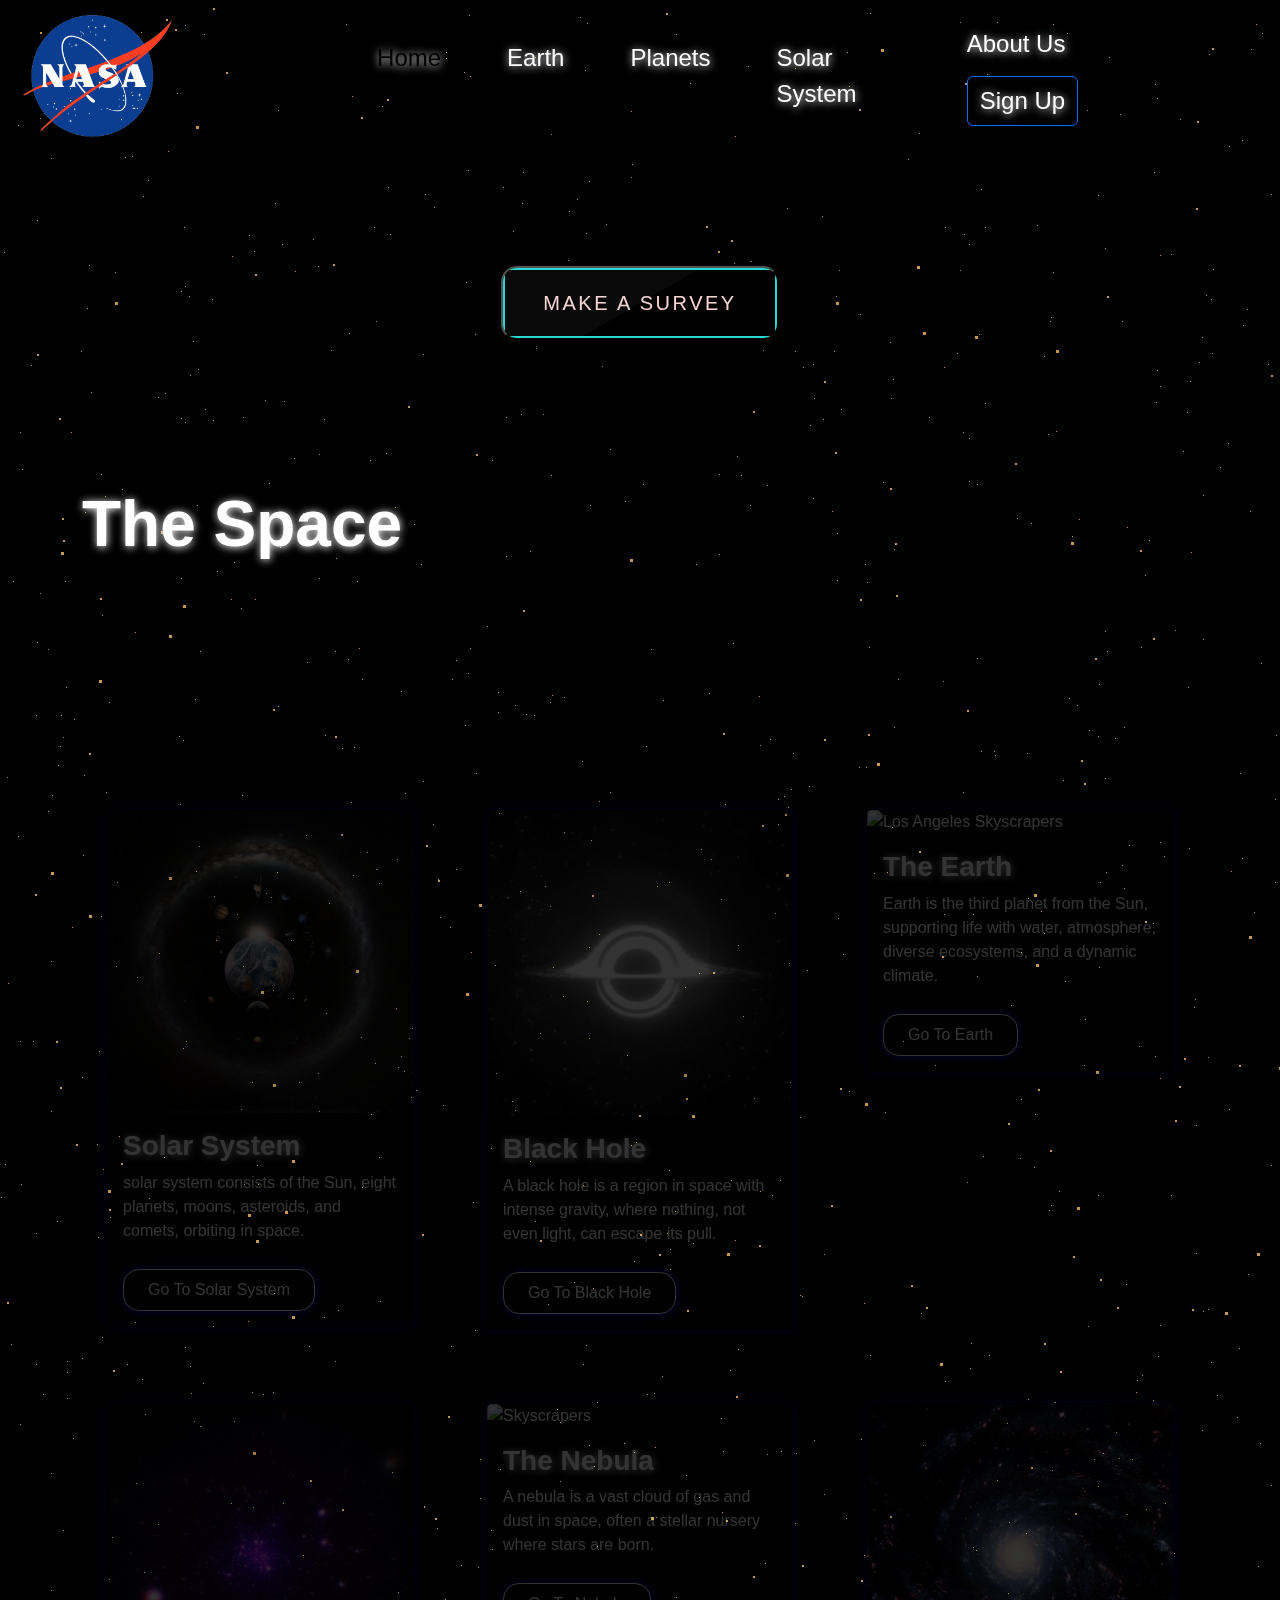
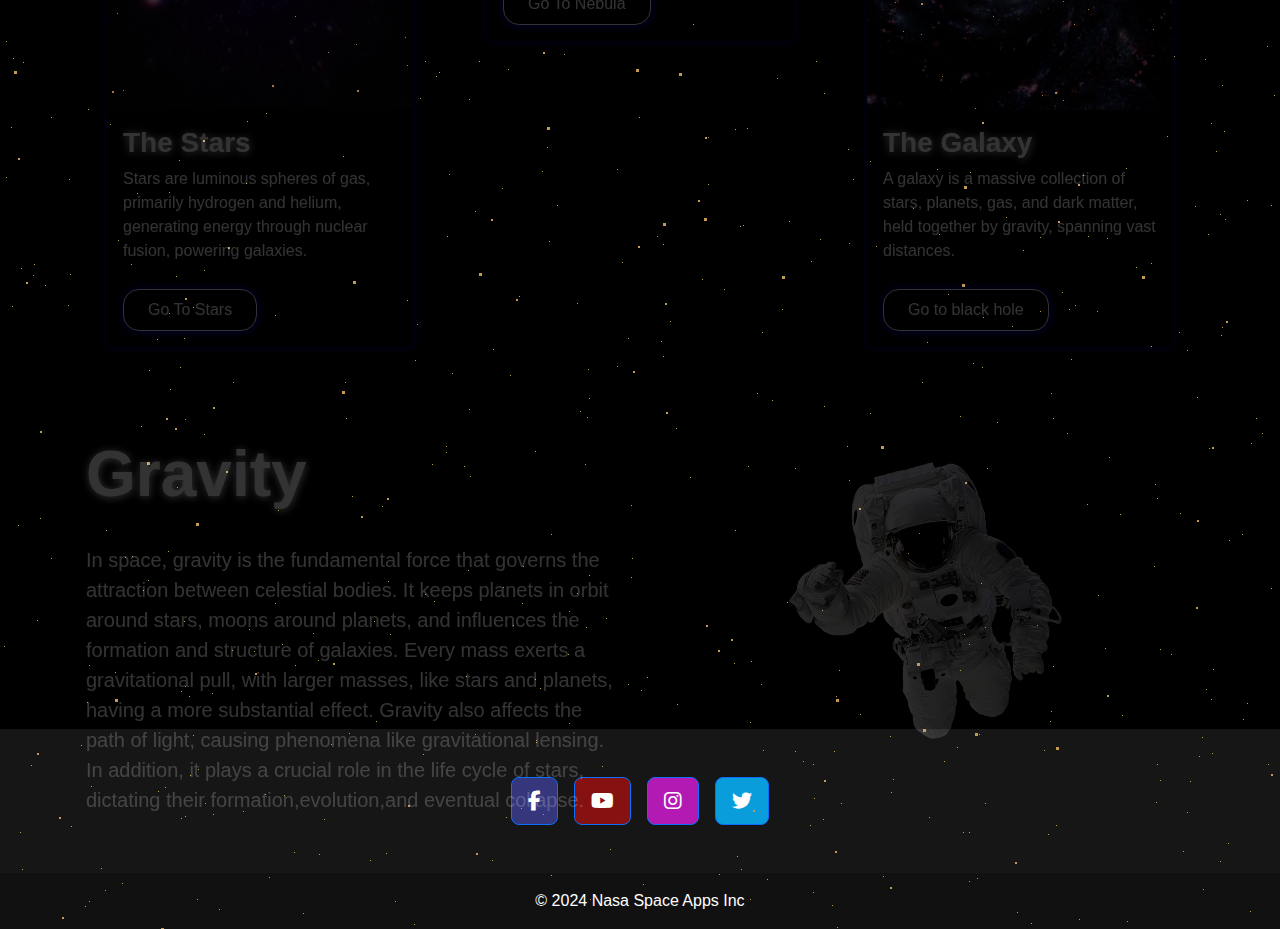
==== commit e61f9243: "update" ====
--- a/index.html
+++ b/index.html
@@ -28,7 +28,7 @@
      
 
  
-  <header>
+  
      <!-- Navbar -->
   <nav class="navbar navbar-expand-lg navbar-light ">
     <div class="container-fluid justify-content-between">
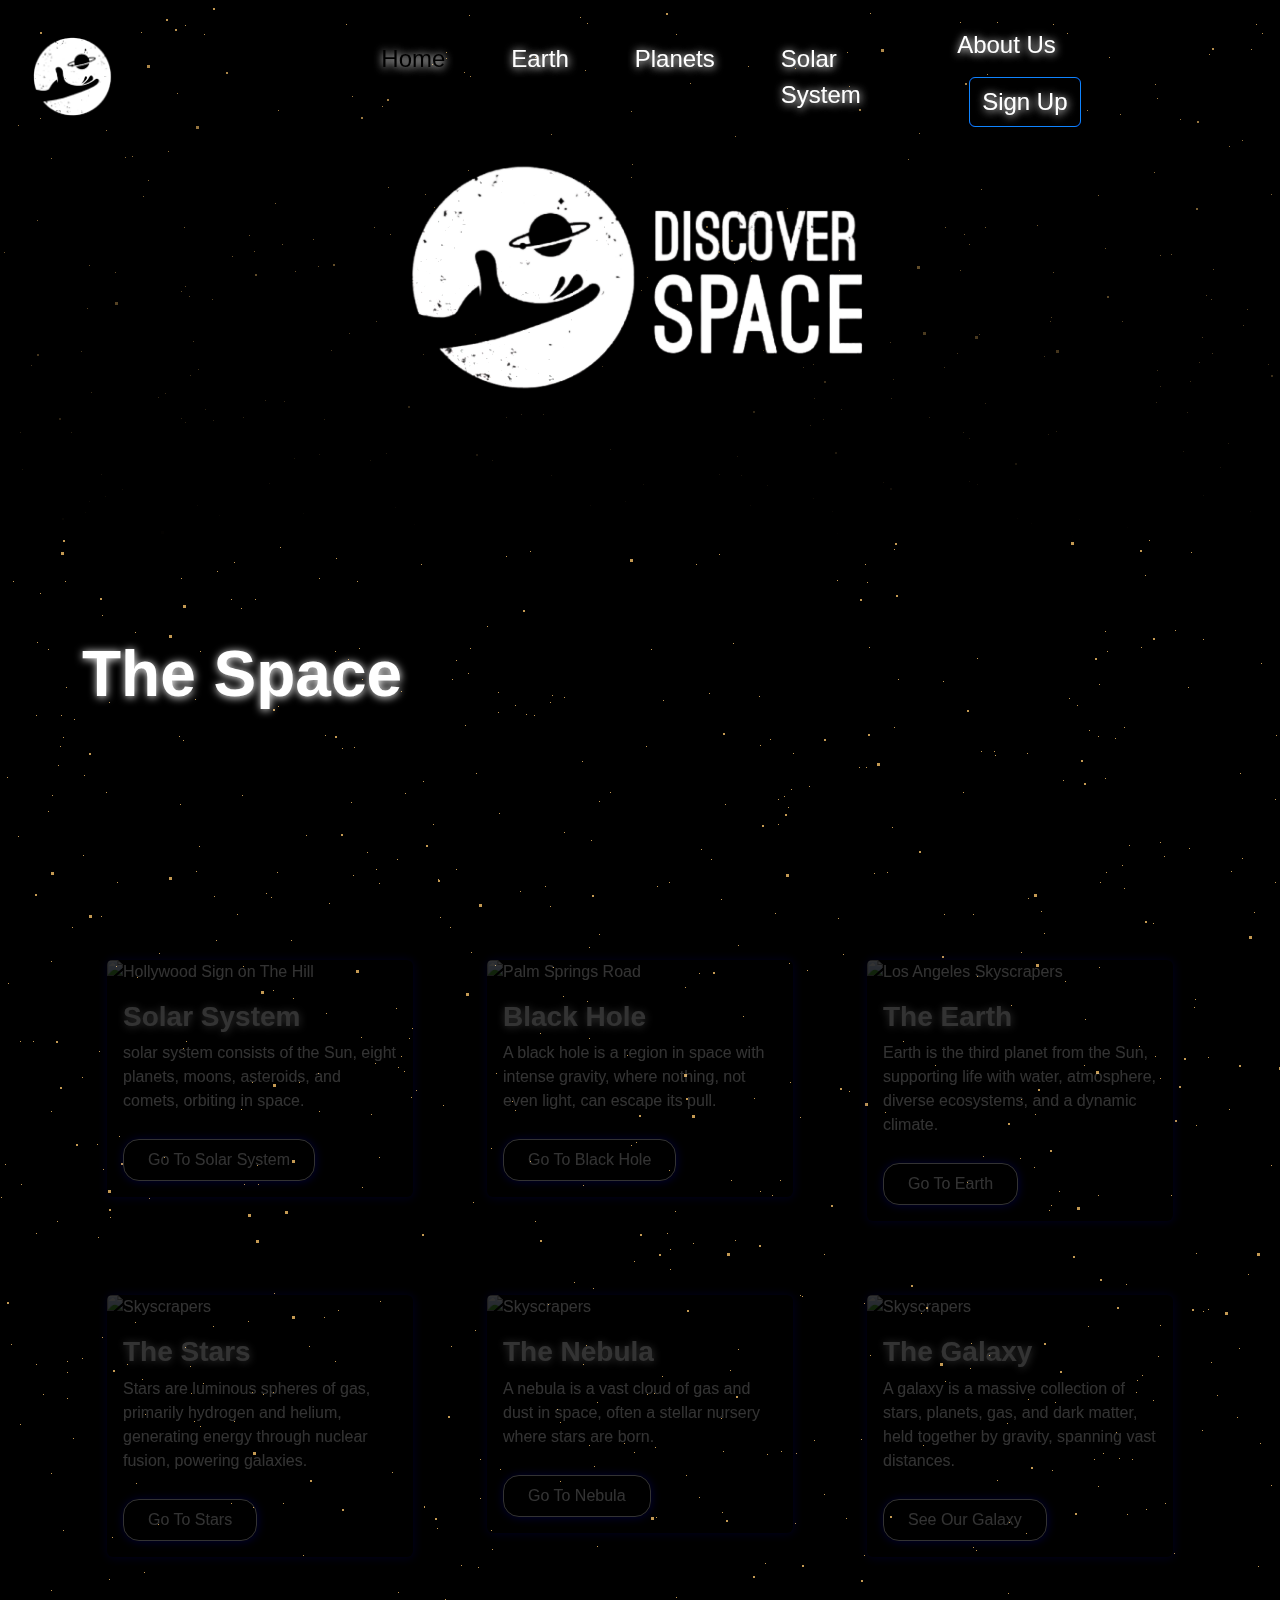
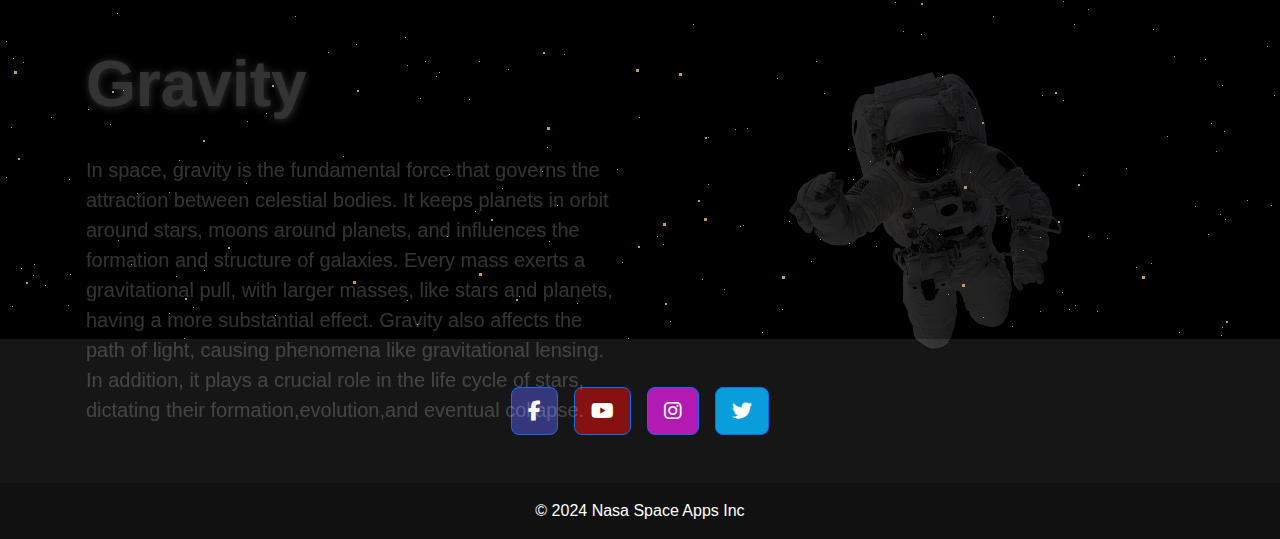
==== commit 175a52f2: "full update" ====
--- a/index.html
+++ b/index.html
@@ -1,234 +1,339 @@
 <!DOCTYPE html>
 <html lang="en">
-<head>
-    <meta charset="UTF-8">
-    <meta name="viewport" content="width=device-width, initial-scale=1.0">
-    <link href="https://cdn.jsdelivr.net/npm/bootstrap@5.3.3/dist/css/bootstrap.min.css" rel="stylesheet" integrity="sha384-QWTKZyjpPEjISv5WaRU9OFeRpok6YctnYmDr5pNlyT2bRjXh0JMhjY6hW+ALEwIH" crossorigin="anonymous">
-    <link rel="stylesheet" href="https://cdnjs.cloudflare.com/ajax/libs/font-awesome/6.1.1/css/all.min.css">
-    <link rel="stylesheet" href="css/background.css">
-    <link rel="stylesheet" href="css/home.css">
+  <head>
+    <meta charset="UTF-8" />
+    <meta name="viewport" content="width=device-width, initial-scale=1.0" />
+    <link rel="website icon" href="./images/logo-sm-white.png" />
+    <link
+      href="https://cdn.jsdelivr.net/npm/bootstrap@5.3.3/dist/css/bootstrap.min.css"
+      rel="stylesheet"
+      integrity="sha384-QWTKZyjpPEjISv5WaRU9OFeRpok6YctnYmDr5pNlyT2bRjXh0JMhjY6hW+ALEwIH"
+      crossorigin="anonymous"
+    />
+    <link rel="stylesheet" href="./css/bootstrap.min.css" />
+    <meta name="viewport" content="width=device-width, initial-scale=1.0" />
+    <link
+      href="https://cdn.jsdelivr.net/npm/bootstrap@5.3.3/dist/css/bootstrap.min.css"
+      rel="stylesheet"
+      integrity="sha384-QWTKZyjpPEjISv5WaRU9OFeRpok6YctnYmDr5pNlyT2bRjXh0JMhjY6hW+ALEwIH"
+      crossorigin="anonymous"
+    />
+    <link
+      rel="stylesheet"
+      href="https://cdnjs.cloudflare.com/ajax/libs/font-awesome/6.1.1/css/all.min.css"
+    />
+    <link
+      rel="stylesheet"
+      href="https://cdnjs.cloudflare.com/ajax/libs/font-awesome/6.1.1/css/all.min.css"
+    />
+    <link rel="stylesheet" href="./css/background.css" />
+    <link rel="stylesheet" href="./css/home.css" />
     <title>Home</title>
-</head>
-<body class="bg-black">
-
-
-
-
-<!-- Background -->
-
-
-<div class="bg-animation">
-  <div id="stars"></div>
-  <div id="stars2"></div>
-  <div id="stars3"></div>
-  <div id="stars4"></div>
-</div>
-  
-<!-- ------------------------------------------------------------------------------------------------------------------------------------------------------------------------------------------------------- -->
-     
-
- 
-  
-     <!-- Navbar -->
-  <nav class="navbar navbar-expand-lg navbar-light ">
-    <div class="container-fluid justify-content-between">
-      <a class="navbar-brand w-25 logo "  href="#"><img src="images/NASA_logo.svg.png" class="w-100"   alt=""></a>
-      <button class="navbar-toggler text-bg-transparent" type="button" data-bs-toggle="collapse" data-bs-target="#navbarNav" aria-controls="navbarNav" aria-expanded="false" aria-label="Toggle navigation">
-        <span class="navbar-toggler-icon text-white">
-          <i class="fas fa-bars"></i>
-        </span>
-      </button>
-      <div class="collapse navbar-collapse justify-content-around " id="navbarNav">
-        <ul class="navbar-nav">
-          <li class="nav-item">
-            <a class="nav-link active" href="./index.html">Home</a>
-          </li>
-          <li class="nav-item">
-            <a class="nav-link" href="pages/earth.html">Earth</a>
-          </li>
-          <li class="nav-item ">
-            <a class="nav-link " href="pages/planets.html">Planets</a>
-          </li>
-          <li class="nav-item">
-            <a class="nav-link" href="pages/Solar-System.html">Solar System</a>
-          </li>
-             
-        </ul>
-        <div>
-          <button class="btn">
-            <a class="text-white link-body-emphasis m-0 active" href="pages/about.html">About Us</a>
+  </head>
+  <body class="bg-black">
+    <!-- Background -->
+
+    <div class="bg-animation">
+      <div id="stars"></div>
+      <div id="stars2"></div>
+      <div id="stars3"></div>
+      <div id="stars4"></div>
+    </div>
+
+    <!-- ------------------------------------------------------------------------------------------------------------------------------------------------------------------------------------------------------- -->
+
+    <header>
+      <!-- Navbar -->
+      <nav class="navbar navbar-expand-lg navbar-light">
+        <div class="container-fluid justify-content-between">
+          <a class="navbar-brand w-25 logo" href="#"
+            ><img src="../images/logo-sm-white.png" class="w-50" alt=""
+          /></a>
+          <button
+            class="navbar-toggler text-bg-transparent"
+            type="button"
+            data-bs-toggle="collapse"
+            data-bs-target="#navbarNav"
+            aria-controls="navbarNav"
+            aria-expanded="false"
+            aria-label="Toggle navigation"
+          >
+            <span class="navbar-toggler-icon text-white">
+              <i class="fas fa-bars"></i>
+            </span>
           </button>
-          <button class="btn">
-            <a class="btn btn-outline-primary btn-signup" href="pages/signUp.html">Sign Up</a>
-          </button>
+          <div
+            class="collapse navbar-collapse justify-content-around"
+            id="navbarNav"
+          >
+            <ul class="navbar-nav">
+              <li class="nav-item">
+                <a class="nav-link active" href="./pages/index.html">Home</a>
+              </li>
+              <li class="nav-item">
+                <a class="nav-link" href="./pages/earth.html">Earth</a>
+              </li>
+              <li class="nav-item">
+                <a class="nav-link" href="./pages/planets.html">Planets</a>
+              </li>
+              <li class="nav-item">
+                <a class="nav-link" href="./pages/Solar-System.html">Solar System</a>
+              </li>
+            </ul>
+            <div>
+              <button class="btn ps-0">
+                <a
+                  class="text-white link-body-emphasis m-0 active"
+                  href="./pages/about.html"
+                  >About Us</a
+                >
+              </button>
+              <button class="btn">
+                <a
+                  class="btn btn-outline-primary btn-signup"
+                  href="./pages/signUp.html"
+                  >Sign Up</a
+                >
+              </button>
+            </div>
+          </div>
         </div>
-    </div>
-    </div>
-  </nav>
-
-  <div class="d-flex justify-content-center align-content-center mt-5 pt-3 border-0">
-    <button href="#space" class="animated-button1 rounded-4 ">
-      <span></span> 
-      <span></span>
-      <span></span>
-      <span></span>
-      Make a survey
-    </button>
-  </div>
-</header>
-
-
-<!-- SECTIONS -->
-
-<section id="space">
-  
-  <div class="container cards-container section">
-    <h1 class="pt-5 mt-5">The Space</h1>
-    <div class="row row-cols-1 row-cols-sm-2 row-cols-lg-3  g-4 mt-5 ">
-      <div class="col">
-        <div class="card section">
-          <img src="images/pic1.webp" class="card-img-top"
-            alt="Hollywood Sign on The Hill" />
-          <div class="card-body ">
-            <h3 class="card-title">Solar System</h3>
-            <p class="card-text">
-              solar system consists of the Sun, eight planets, moons, asteroids, and comets, orbiting in space. 
+      </nav>
+
+      <div class="d-flex justify-content-center logo_lg">
+        <div
+          class="d-flex justify-content-center align-content-center w-50 pt-3"
+        >
+          <img src="../images/logo-lg-white.png" class="w-75" alt="" />
+        </div>
+      </div>
+    </header>
+
+    <!-- SECTIONS -->
+
+    <section id="space">
+      <div class="container cards-container section">
+        <h1 class="pt-5 mt-5">The Space</h1>
+        <div class="row row-cols-1 row-cols-sm-2 row-cols-lg-3 g-4 mt-5">
+          <div class="col">
+            <div class="card section">
+              <img
+                src="https://media2.giphy.com/media/v1.Y2lkPTc5MGI3NjExbmZ0bDFlaXI1Nmlzczgwb21lcXA0dWtyZnJ5YXFwdDRnMTFmdzhhcyZlcD12MV9pbnRlcm5hbF9naWZfYnlfaWQmY3Q9Zw/Ixo8cui5SWkE2jeMPz/giphy.webp"
+                class="card-img-top"
+                alt="Hollywood Sign on The Hill"
+              />
+              <div class="card-body">
+                <h3 class="card-title">Solar System</h3>
+                <p class="card-text">
+                  solar system consists of the Sun, eight planets, moons,
+                  asteroids, and comets, orbiting in space.
+                </p>
+                <button
+                  class="btn px-4 py-2 rounded-4 bg-transparent border-white text-white"
+                >
+                  <a href="./Solar-System.html">Go To Solar System</a>
+                </button>
+              </div>
+            </div>
+          </div>
+          <div class="col">
+            <div class="card section">
+              <img
+                src="https://media1.giphy.com/media/v1.Y2lkPTc5MGI3NjExaWhkZDE3eTVhbG12Mm5hY2hyMno3bHJzc3Y4dDNtdG43dG51d3BzayZlcD12MV9pbnRlcm5hbF9naWZfYnlfaWQmY3Q9Zw/PkKzNQjwPy7GvxZbfe/giphy.webp"
+                class="card-img-top"
+                alt="Palm Springs Road"
+              />
+              <div class="card-body">
+                <h3 class="card-title">Black Hole</h3>
+                <p class="card-text">
+                  A black hole is a region in space with intense gravity, where
+                  nothing, not even light, can escape its pull.
+                </p>
+                <button
+                  class="btn px-4 py-2 rounded-4 bg-transparent border-white text-white"
+                >
+                  <a href="./black-hole.html">Go To Black Hole</a>
+                </button>
+              </div>
+            </div>
+          </div>
+          <div class="col">
+            <div class="card section">
+              <img
+                src="https://media0.giphy.com/media/v1.Y2lkPTc5MGI3NjExMTJma3cyamhydWp6ZW8yMmJ1ZHp3MjZmaHJ3ZjZ0M2p2MDRxNXl2cCZlcD12MV9pbnRlcm5hbF9naWZfYnlfaWQmY3Q9Zw/3o7WIB00yXujVt4WEo/giphy.webp"
+                class="card-img-top"
+                alt="Los Angeles Skyscrapers"
+              />
+              <div class="card-body">
+                <h3 class="card-title">The Earth</h3>
+                <p class="card-text">
+                  Earth is the third planet from the Sun, supporting life with
+                  water, atmosphere, diverse ecosystems, and a dynamic climate.
+                </p>
+                <button
+                  class="btn px-4 py-2 rounded-4 bg-transparent border-white text-white"
+                >
+                  <a href="./earth.html">Go To Earth</a>
+                </button>
+              </div>
+            </div>
+          </div>
+          <div class="col">
+            <div class="card section">
+              <img
+                src="https://media1.giphy.com/media/v1.Y2lkPTc5MGI3NjExdTd2N3JwMG9oMWhlZDIzdTBnYndvYmg5NGltaWNoZHpsMTJ0emJ1YiZlcD12MV9pbnRlcm5hbF9naWZfYnlfaWQmY3Q9Zw/MXQnyEQwBJ6eTj90L5/giphy.webp"
+                class="card-img-top"
+                alt="Skyscrapers"
+              />
+              <div class="card-body">
+                <h3 class="card-title">The Stars</h3>
+                <p class="card-text">
+                  Stars are luminous spheres of gas, primarily hydrogen and
+                  helium, generating energy through nuclear fusion, powering
+                  galaxies.
+                </p>
+                <button
+                  class="btn px-4 py-2 rounded-4 bg-transparent border-white text-white"
+                >
+                  <a href="https://science.nasa.gov/universe/stars/"
+                    >Go To Stars</a
+                  >
+                </button>
+              </div>
+            </div>
+          </div>
+          <div class="col">
+            <div class="card section">
+              <img
+                src="https://media2.giphy.com/media/v1.Y2lkPTc5MGI3NjExOHRtZTJocjByZTV4ZnBmcHowcTBheXAwYTJhb3M5ZzQ0OGpqeXptdCZlcD12MV9pbnRlcm5hbF9naWZfYnlfaWQmY3Q9Zw/3og0IV7MOCfnm85iRa/giphy.webp"
+                class="card-img-top"
+                alt="Skyscrapers"
+              />
+              <div class="card-body">
+                <h3 class="card-title">The Nebula</h3>
+                <p class="card-text">
+                  A nebula is a vast cloud of gas and dust in space, often a
+                  stellar nursery where stars are born.
+                </p>
+                <button
+                  class="btn px-4 py-2 rounded-4 bg-transparent border-white text-white"
+                >
+                  <a
+                    href="https://science.nasa.gov/mission/hubble/science/universe-uncovered/hubble-nebulae/"
+                    >Go To Nebula</a
+                  >
+                </button>
+              </div>
+            </div>
+          </div>
+          <div class="col">
+            <div class="card section">
+              <img
+                src="https://media0.giphy.com/media/v1.Y2lkPTc5MGI3NjExM3M0dGs4dXc0NG8wMDJsczlxZjhtN3g0bzlrcDNxZHBhcXR6aTJmcyZlcD12MV9pbnRlcm5hbF9naWZfYnlfaWQmY3Q9Zw/3og0IFrHkIglEOg8Ba/giphy.webp"
+                class="card-img-top"
+                alt="Skyscrapers"
+              />
+              <div class="card-body">
+                <h3 class="card-title">The Galaxy</h3>
+                <p class="card-text">
+                  A galaxy is a massive collection of stars, planets, gas, and
+                  dark matter, held together by gravity, spanning vast
+                  distances.
+                </p>
+                <button
+                  class="btn px-4 py-2 rounded-4 bg-transparent border-white text-white"
+                >
+                  <a href="https://science.nasa.gov/universe/galaxies/"
+                    >See Our Galaxy</a
+                  >
+                </button>
+              </div>
+            </div>
+          </div>
+        </div>
+      </div>
+    </section>
+
+    <section class="gravity_section section">
+      <div class="container">
+        <div class="row">
+          <div class="col-12 col-md-6">
+            <h1 class="display-4 fw-bold p-1">Gravity</h1>
+            <p class="lead mb-0 mt-4 p-1">
+              In space, gravity is the fundamental force that governs the
+              attraction between celestial bodies. It keeps planets in orbit
+              around stars, moons around planets, and influences the formation
+              and structure of galaxies. Every mass exerts a gravitational pull,
+              with larger masses, like stars and planets, having a more
+              substantial effect. Gravity also affects the path of light,
+              causing phenomena like gravitational lensing. In addition, it
+              plays a crucial role in the life cycle of stars, dictating their
+              formation,evolution,and eventual collapse.
             </p>
-            <button class="btn px-4 py-2 rounded-4 bg-transparent border-white text-white ">
-              <a href="pages/Solar-System.html">Go To Solar System</a>
-          </button>
+          </div>
+
+          <div
+            class="astronaut col-12 col-sm-6 d-flex justify-content-center align-items-center"
+          >
+            <img
+              src="../images/astronaut.png "
+              class="img-fluid w-50"
+              alt="Gravity"
+            />
           </div>
         </div>
       </div>
-      <div class="col">
-        <div class="card section">
-          <img src="images/pic2.webp" class="card-img-top"
-            alt="Palm Springs Road" />
-          <div class="card-body">
-            <h3 class="card-title">Black Hole</h3>
-            <p class="card-text">
-              A black hole is a region in space with intense gravity, where nothing, not even light, can escape its pull.
-            </p>
-            <button class="btn px-4 py-2 rounded-4 bg-transparent border-white text-white ">
-                <a href="pages/black-hole.html">Go To Black Hole</a>
-            </button>
-          </div>
-        </div>
-      </div>
-      <div class="col">
-        <div class="card section">
-          <img src="images/pic4.webp" class="card-img-top"
-            alt="Los Angeles Skyscrapers" />
-          <div class="card-body">
-            <h3 class="card-title">The Earth</h3>
-            <p class="card-text">Earth is the third planet from the Sun, supporting life with water, atmosphere, diverse ecosystems, and a dynamic climate.</p>
-              <button class="btn px-4 py-2 rounded-4 bg-transparent border-white text-white ">
-                <a href="pages/earth.html">Go To Earth</a>
-            </button>
-          </div>
-        </div>
-      </div>
-      <div class="col">
-        <div class="card section">
-          <img src="images/pic6.webp" class="card-img-top"
-            alt="Skyscrapers" />
-          <div class="card-body">
-            <h3 class="card-title">The Stars</h3>
-            <p class="card-text">
-              Stars are luminous spheres of gas, primarily hydrogen and helium, generating energy through nuclear fusion, powering galaxies.
-            </p>
-            <button class="btn px-4 py-2 rounded-4 bg-transparent border-white text-white ">
-              <a href="">Go To Stars</a>
-          </button>
-          </div>
-        </div>
-      </div>
-      <div class="col">
-        <div class="card section">
-          <img src="images/pic3.webp" class="card-img-top"
-            alt="Skyscrapers" />
-          <div class="card-body">
-            <h3 class="card-title">The Nebula</h3>
-            <p class="card-text">
-              A nebula is a vast cloud of gas and dust in space, often a stellar nursery where stars are born.
-            </p>
-            <button class="btn px-4 py-2 rounded-4 bg-transparent border-white text-white ">
-              <a href="">Go To Nebula</a>
-          </button>
-          </div>
-        </div>
-      </div>
-      <div class="col">
-        <div class="card section">
-          <img src="images/pic5.webp" class="card-img-top"
-            alt="Skyscrapers" />
-          <div class="card-body">
-            <h3 class="card-title">The Galaxy</h3>
-            <p class="card-text">
-              A galaxy is a massive collection of stars, planets, gas, and dark matter, held together by gravity, spanning vast distances.
-            </p>
-            <button class="btn px-4 py-2 rounded-4 bg-transparent border-white text-white ">
-              <a href="">Go to black hole</a>
-          </button>
-          </div>
-        </div>
-      </div>
-    </div>
-  </div>   
-</section>
-
-
-<section class="gravity_section section" >
-  <div class="container">
-    <div class="row">
-      <div class="col-12 col-md-6">
-        <h1 class="display-4 fw-bold p-1">Gravity</h1>
-        <p class="lead mb-0 mt-4 p-1">
-          In space, gravity is the fundamental force that governs the attraction between celestial bodies. It keeps planets in orbit around stars, moons around planets, and influences the formation and structure of galaxies. Every mass exerts a gravitational pull, with larger masses, like stars and planets, having a more substantial effect. Gravity also affects the path of light, causing phenomena like gravitational lensing. In addition, it plays a crucial role in the life cycle of stars, dictating their formation,evolution,and eventual collapse.</p>
-      </div>
-
-      <div class="astronaut  col-12 col-sm-6  d-flex justify-content-center align-items-center">
-        <img src="images/astronaut.png " class="img-fluid w-50 " alt="Gravity">
-      </div>
-    </div>
-  </div>
-</section>
- 
-
-
-
-<!-- FOOTER -->
-
-
-
-  <footer class="text-center text-lg-start" style="background-color: #171616;">
-    <div class=" d-flex justify-content-center py-5">
-      <button type="button" class="btn btn-primary btn-lg btn-floating mx-2" style="background-color: #35367c;">
-        <i class="fab fa-facebook-f"></i>
-      </button>
-      <button type="button" class="btn btn-primary btn-lg btn-floating mx-2" style="background-color: #851111;">
-        <i class="fab fa-youtube"></i>
-      </button>
-      <button type="button" class="btn btn-primary btn-lg btn-floating mx-2" style="background-color: #b31ab3;">
-        <i class="fab fa-instagram"></i>
-      </button>
-      <button type="button" class="btn btn-primary btn-lg btn-floating mx-2" style="background-color: #0a9ddc;">
-        <i class="fab fa-twitter"></i>
-      </button>
-    </div>
-
-    <!-- Copyright -->
-    <div class="text-center text-white p-3" style="background-color: rgba(0, 0, 0, 0.2);">
-      © 2024 Nasa Space Apps Inc
-      
-    </div>
-    <!-- Copyright -->
-  </footer>
-  
-
-
-    
-      <script src="https://cdn.jsdelivr.net/npm/bootstrap@5.3.3/dist/js/bootstrap.bundle.min.js" integrity="sha384-YvpcrYf0tY3lHB60NNkmXc5s9fDVZLESaAA55NDzOxhy9GkcIdslK1eN7N6jIeHz" crossorigin="anonymous"></script>
-      <script src="js/home.js"></script>
-</body>
+    </section>
+
+    <!-- FOOTER -->
+
+    <footer class="text-center text-lg-start" style="background-color: #171616">
+      <div class="d-flex justify-content-center py-5">
+        <button
+          type="button"
+          class="btn btn-primary btn-lg btn-floating mx-2"
+          style="background-color: #35367c"
+        >
+          <i class="fab fa-facebook-f"></i>
+        </button>
+        <button
+          type="button"
+          class="btn btn-primary btn-lg btn-floating mx-2"
+          style="background-color: #851111"
+        >
+          <i class="fab fa-youtube"></i>
+        </button>
+        <button
+          type="button"
+          class="btn btn-primary btn-lg btn-floating mx-2"
+          style="background-color: #b31ab3"
+        >
+          <i class="fab fa-instagram"></i>
+        </button>
+        <button
+          type="button"
+          class="btn btn-primary btn-lg btn-floating mx-2"
+          style="background-color: #0a9ddc"
+        >
+          <i class="fab fa-twitter"></i>
+        </button>
+      </div>
+
+      <!-- Copyright -->
+      <div
+        class="text-center text-white p-3"
+        style="background-color: rgba(0, 0, 0, 0.2)"
+      >
+        © 2024 Nasa Space Apps Inc
+      </div>
+      <!-- Copyright -->
+    </footer>
+
+    <script
+      src="https://cdn.jsdelivr.net/npm/bootstrap@5.3.3/dist/js/bootstrap.bundle.min.js"
+      integrity="sha384-YvpcrYf0tY3lHB60NNkmXc5s9fDVZLESaAA55NDzOxhy9GkcIdslK1eN7N6jIeHz"
+      crossorigin="anonymous"
+    ></script>
+    <script src="../js/home.js"></script>
+  </body>
 </html>
--- a/css/background.css
+++ b/css/background.css
@@ -1,149 +1,1208 @@
+/** @format */
 
 .full-wh {
-    position: absolute;
-    top: 0px;
-    left: 0px;
-    bottom: 0px;
-    width: 100%;
+  position: absolute;
+  top: 0px;
+  left: 0px;
+  bottom: 0px;
+  width: 100%;
 }
 
 .bg-animation {
-    position: fixed;
-    top: 0;
-    left: 0;
-    width: 100%;
-    height: 100%;
+  position: fixed;
+  top: 0;
+  left: 0;
+  width: 100%;
+  height: 100%;
+  z-index: -1000;
 }
 
 .bg-animation {
-    position: fixed;
-    top: 0;
-    left: 0;
-    width: 100%;
-    height: 100%;
-
+  position: fixed;
+  top: 0;
+  left: 0;
+  width: 100%;
+  height: 100%;
 }
 
 #stars {
-    width: 1px;
-    height: 1px;
-    background: transparent;
-    box-shadow: 117px 1613px #c49952, 1488px 635px #c49952, 944px 914px #c49952, 647px 277px #c49952, 1792px 1205px #c49952, 656px 1517px #c49952, 820px 1839px #c49952, 1153px 1400px #c49952, 870px 13px #c49952, 550px 702px #c49952, 1155px 1056px #c49952, 88px 1709px #c49952, 1450px 1090px #c49952, 1929px 457px #c49952, 1390px 905px #c49952, 1771px 269px #c49952, 1741px 669px #c49952, 432px 64px #c49952, 563px 996px #c49952, 1918px 1873px #c49952, 1845px 1211px #c49952, 231px 1503px #c49952, 37px 220px #c49952, 1970px 495px #c49952, 1812px 925px #c49952, 67px 1398px #c49952, 535px 279px #c49952, 1837px 829px #c49952, 1945px 685px #c49952, 1677px 1817px #c49952, 1317px 1415px #c49952, 1785px 905px #c49952, 1787px 1554px #c49952, 802px 1296px #c49952, 512px 1101px #c49952, 583px 1364px #c49952, 336px 558px #c49952, 979px 334px #c49952, 106px 792px #c49952, 204px 34px #c49952, 1845px 1763px #c49952, 445px 1599px #c49952, 386px 453px #c49952, 471px 952px #c49952, 1466px 1676px #c49952, 1885px 303px #c49952, 51px 1717px #c49952, 1211px 299px #c49952, 1546px 1887px #c49952, 1067px 33px #c49952, 1088px 1326px #c49952, 1938px 760px #c49952, 470px 648px #c49952, 1213px 269px #c49952, 1767px 78px #c49952, 977px 976px #c49952, 1926px 175px #c49952, 722px 1512px #c49952, 945px 227px #c49952, 1811px 99px #c49952, 1912px 1406px #c49952, 1602px 1243px #c49952, 610px 449px #c49952, 654px 1393px #c49952, 1930px 1193px #c49952, 258px 1184px #c49952, 89px 265px #c49952, 824px 1494px #c49952, 1506px 1435px #c49952, 1027px 753px #c49952, 1px 1197px #c49952, 530px 1161px #c49952, 864px 1555px #c49952, 1610px 1604px #c49952, 1035px 1114px #c49952, 1456px 133px #c49952, 1196px 1253px #c49952, 361px 1037px #c49952, 834px 351px #c49952, 436px 1676px #c49952, 1194px 1007px #c49952, 1141px 647px #c49952, 319px 454px #c49952, 937px 1769px #c49952, 1872px 1013px #c49952, 733px 643px #c49952, 1250px 511px #c49952, 189px 296px #c49952, 1639px 163px #c49952, 1584px 336px #c49952, 1912px 1343px #c49952, 1298px 1307px #c49952, 1750px 902px #c49952, 1129px 845px #c49952, 1899px 1470px #c49952, 1427px 232px #c49952, 1391px 838px #c49952, 1225px 1819px #c49952, 190px 1366px #c49952, 1865px 518px #c49952, 203px 1383px #c49952, 1455px 614px #c49952, 423px 354px #c49952, 1678px 1790px #c49952, 241px 608px #c49952, 1089px 730px #c49952, 1342px 38px #c49952, 1848px 249px #c49952, 1874px 1785px #c49952, 1040px 1837px #c49952, 751px 261px #c49952, 510px 1975px #c49952, 52px 795px #c49952, 1786px 1310px #c49952, 498px 712px #c49952, 190px 375px #c49952, 1341px 722px #c49952, 43px 1394px #c49952, 1821px 1687px #c49952, 106px 130px #c49952, 1717px 1978px #c49952, 168px 151px #c49952, 183px 740px #c49952, 945px 1381px #c49952, 669px 1170px #c49952, 1285px 1816px #c49952, 110px 1217px #c49952, 1623px 813px #c49952, 869px 647px #c49952, 867px 582px #c49952, 735px 1240px #c49952, 519px 1896px #c49952, 132px 156px #c49952, 1649px 193px #c49952, 241px 1109px #c49952, 643px 484px #c49952, 574px 1282px #c49952, 1952px 564px #c49952, 1978px 145px #c49952, 329px 903px #c49952, 1674px 617px #c49952, 1978px 558px #c49952, 1808px 1715px #c49952, 1526px 1238px #c49952, 475px 1330px #c49952, 810px 425px #c49952, 1709px 634px #c49952, 1658px 336px #c49952, 425px 194px #c49952, 352px 96px #c49952, 148px 180px #c49952, 1139px 1046px #c49952, 1809px 1233px #c49952, 1669px 171px #c49952, 263px 1394px #c49952, 534px 715px #c49952, 396px 1008px #c49952, 589px 1445px #c49952, 1190px 381px #c49952, 1709px 279px #c49952, 520px 891px #c49952, 1136px 1867px #c49952, 1280px 1233px #c49952, 836px 296px #c49952, 1348px 646px #c49952, 1539px 913px #c49952, 423px 781px #c49952, 1271px 1805px #c49952, 696px 564px #c49952, 1549px 804px #c49952, 303px 1555px #c49952, 1449px 1903px #c49952, 66px 687px #c49952, 1164px 856px #c49952, 1958px 1326px #c49952, 125px 157px #c49952, 508px 1669px #c49952, 465px 725px #c49952, 1925px 1440px #c49952, 405px 793px #c49952, 278px 110px #c49952, 1084px 1065px #c49952, 1077px 705px #c49952, 663px 1844px #c49952, 734px 263px #c49952, 870px 1761px #c49952, 103px 1169px #c49952, 1506px 1295px #c49952, 1883px 926px #c49952, 335px 1361px #c49952, 1126px 1284px #c49952, 257px 1165px #c49952, 837px 580px #c49952, 1211px 1362px #c49952, 1137px 1380px #c49952, 135px 632px #c49952, 1491px 1965px #c49952, 1098px 195px #c49952, 506px 417px #c49952, 693px 1243px #c49952, 622px 1862px #c49952, 1412px 1343px #c49952, 948px 1894px #c49952, 1315px 1363px #c49952, 754px 1098px #c49952, 1931px 930px #c49952, 1831px 342px #c49952, 1751px 1839px #c49952, 84px 775px #c49952, 1662px 1488px #c49952, 617px 1769px #c49952, 1869px 1292px #c49952, 963px 432px #c49952, 371px 1114px #c49952, 37px 642px #c49952, 21px 1184px #c49952, 602px 366px #c49952, 414px 524px #c49952, 282px 244px #c49952, 1689px 868px #c49952, 943px 681px #c49952, 898px 679px #c49952, 449px 1774px #c49952, 1678px 1313px #c49952, 475px 1811px #c49952, 1146px 1509px #c49952, 1151px 1863px #c49952, 1617px 846px #c49952, 82px 1077px #c49952, 324px 1317px #c49952, 1516px 885px #c49952, 1706px 1526px #c49952, 1925px 1180px #c49952, 553px 967px #c49952, 1072px 536px #c49952, 1715px 1816px #c49952, 185px 286px #c49952, 1362px 1600px #c49952, 628px 1938px #c49952, 1187px 412px #c49952, 569px 211px #c49952, 1959px 1356px #c49952, 1571px 105px #c49952, 319px 1111px #c49952, 36px 1364px #c49952, 502px 1788px #c49952, 1051px 1993px #c49952, 1617px 773px #c49952, 424px 1507px #c49952, 1623px 1955px #c49952, 307px 662px #c49952, 183px 1048px #c49952, 1919px 1453px #c49952, 1006px 1817px #c49952, 468px 673px #c49952, 1142px 1375px #c49952, 1228px 443px #c49952, 1734px 552px #c49952, 20px 1041px #c49952, 1783px 334px #c49952, 98px 1237px #c49952, 1356px 1940px #c49952, 853px 1779px #c49952, 1910px 560px #c49952, 1174px 1656px #c49952, 110px 1724px #c49952, 542px 1771px #c49952, 1758px 1931px #c49952, 1463px 1401px #c49952, 1155px 84px #c49952, 1504px 835px #c49952, 750px 322px #c49952, 407px 1900px #c49952, 1600px 1141px #c49952, 657px 886px #c49952, 526px 714px #c49952, 18px 836px #c49952, 1546px 1548px #c49952, 22px 469px #c49952, 594px 1466px #c49952, 1160px 1078px #c49952, 627px 1055px #c49952, 195px 699px #c49952, 1099px 684px #c49952, 530px 551px #c49952, 1160px 1325px #c49952, 894px 727px #c49952, 1157px 98px #c49952, 136px 1483px #c49952, 1875px 1975px #c49952, 1803px 566px #c49952, 318px 1073px #c49952, 1866px 1656px #c49952, 543px 414px #c49952, 719px 474px #c49952, 1115px 738px #c49952, 353px 875px #c49952, 184px 1938px #c49952, 1854px 1534px #c49952, 420px 1698px #c49952, 1480px 1550px #c49952, 522px 203px #c49952, 1897px 1904px #c49952, 975px 1708px #c49952, 1774px 602px #c49952, 1908px 274px #c49952, 61px 715px #c49952, 983px 1156px #c49952, 326px 1013px #c49952, 641px 290px #c49952, 1522px 120px #c49952, 405px 1637px #c49952, 1021px 1099px #c49952, 631px 1145px #c49952, 982px 1967px #c49952, 200px 651px #c49952, 795px 351px #c49952, 790px 1082px #c49952, 144px 1572px #c49952, 1542px 901px #c49952, 158px 1524px #c49952, 849px 1843px #c49952, 1807px 203px #c49952, 1747px 45px #c49952, 1603px 1738px #c49952, 617px 1966px #c49952, 342px 748px #c49952, 1779px 1173px #c49952, 1428px 152px #c49952, 589px 1998px #c49952, 1940px 1838px #c49952, 115px 272px #c49952, 1217px 1395px #c49952, 1402px 1491px #c49952, 1833px 1814px #c49952, 243px 966px #c49952, 319px 578px #c49952, 813px 364px #c49952, 669px 882px #c49952, 551px 134px #c49952, 1819px 920px #c49952, 740px 1826px #c49952, 1021px 952px #c49952, 1575px 453px #c49952, 324px 419px #c49952, 929px 417px #c49952, 885px 1112px #c49952, 503px 187px #c49952, 1908px 362px #c49952, 1063px 1601px #c49952, 169px 1792px #c49952, 789px 963px #c49952, 1697px 948px #c49952, 1761px 1810px #c49952, 1844px 1591px #c49952, 1709px 949px #c49952, 1402px 1396px #c49952, 1037px 225px #c49952, 1832px 518px #c49952, 1728px 1782px #c49952, 194px 1421px #c49952, 1395px 742px #c49952, 1478px 1325px #c49952, 40px 593px #c49952, 1732px 117px #c49952, 51px 158px #c49952, 1598px 1672px #c49952, 701px 849px #c49952, 1403px 1979px #c49952, 145px 1414px #c49952, 550px 906px #c49952, 1366px 460px #c49952, 142px 1379px #c49952, 34px 1864px #c49952, 1346px 308px #c49952, 293px 998px #c49952, 21px 1868px #c49952, 540px 1033px #c49952, 60px 746px #c49952, 1602px 1476px #c49952, 180px 804px #c49952, 345px 1982px #c49952, 1439px 640px #c49952, 939px 1834px #c49952, 20px 432px #c49952, 492px 1549px #c49952, 109px 1579px #c49952, 1796px 1403px #c49952, 1079px 519px #c49952, 1664px 389px #c49952, 1627px 1061px #c49952, 823px 419px #c49952, 1399px 1882px #c49952, 1906px 344px #c49952, 1189px 848px #c49952, 117px 882px #c49952, 1262px 33px #c49952, 1048px 434px #c49952, 1208px 1309px #c49952, 1616px 408px #c49952, 1833px 853px #c49952, 1433px 1656px #c49952, 811px 1861px #c49952, 439px 1672px #c49952, 1105px 248px #c49952, 328px 1652px #c49952, 13px 1658px #c49952, 685px 987px #c49952, 985px 403px #c49952, 1664px 1206px #c49952, 1993px 1925px #c49952, 440px 917px #c49952, 1835px 319px #c49952, 1404px 1907px #c49952, 624px 1443px #c49952, 843px 954px #c49952, 478px 1567px #c49952, 895px 1602px #c49952, 1231px 871px #c49952, 1267px 1646px #c49952, 475px 334px #c49952, 784px 796px #c49952, 1294px 199px #c49952, 109px 702px #c49952, 1978px 362px #c49952, 291px 940px #c49952, 971px 1343px #c49952, 74px 719px #c49952, 36px 715px #c49952, 1007px 1423px #c49952, 860px 314px #c49952, 631px 177px #c49952, 1900px 1590px #c49952, 1239px 1348px #c49952, 1346px 1270px #c49952, 1934px 1475px #c49952, 1553px 559px #c49952, 588px 1969px #c49952, 670px 1269px #c49952, 1484px 376px #c49952, 20px 1424px #c49952, 1396px 8px #c49952, 969px 244px #c49952, 1807px 538px #c49952, 1873px 891px #c49952, 636px 1142px #c49952, 1474px 1562px #c49952, 763px 350px #c49952, 663px 700px #c49952, 500px 1469px #c49952, 1302px 722px #c49952, 181px 291px #c49952, 266px 893px #c49952, 1403px 654px #c49952, 492px 460px #c49952, 1503px 1369px #c49952, 23px 1662px #c49952, 349px 333px #c49952, 1435px 1017px #c49952, 1441px 705px #c49952, 1708px 1446px #c49952, 1041px 911px #c49952, 1063px 780px #c49952, 1158px 1356px #c49952, 767px 1454px #c49952, 1912px 797px #c49952, 1731px 1759px #c49952, 1378px 1390px #c49952, 1815px 1364px #c49952, 960px 270px #c49952, 1343px 427px #c49952, 275px 203px #c49952, 1319px 1092px #c49952, 1455px 770px #c49952, 283px 1503px #c49952, 1505px 901px #c49952, 1738px 1561px #c49952, 1526px 1935px #c49952, 1757px 669px #c49952, 1640px 620px #c49952, 1750px 722px #c49952, 748px 66px #c49952, 1149px 540px #c49952, 159px 953px #c49952, 200px 1426px #c49952, 515px 1110px #c49952, 1552px 737px #c49952, 1094px 1459px #c49952, 778px 799px #c49952, 1031px 523px #c49952, 743px 1825px #c49952, 1100px 882px #c49952, 1088px 1836px #c49952, 255px 599px #c49952, 67px 1361px #c49952, 247px 1721px #c49952, 1722px 346px #c49952, 1822px 155px #c49952, 452px 1973px #c49952, 415px 1960px #c49952, 1109px 57px #c49952, 273px 1392px #c49952, 404px 1071px #c49952, 1212px 353px #c49952, 370px 460px #c49952, 795px 1523px #c49952, 1932px 340px #c49952, 51px 1473px #c49952, 1268px 364px #c49952, 1512px 1862px #c49952, 1678px 1801px #c49952, 1796px 579px #c49952, 254px 251px #c49952, 1466px 1717px #c49952, 893px 379px #c49952, 1153px 923px #c49952, 913px 1808px #c49952, 791px 789px #c49952, 417px 1924px #c49952, 1336px 1599px #c49952, 1695px 908px #c49952, 1120px 114px #c49952, 493px 1949px #c49952, 68px 1905px #c49952, 969px 481px #c49952, 1420px 1095px #c49952, 800px 1117px #c49952, 390px 234px #c49952, 356px 1644px #c49952, 1098px 1486px #c49952, 1360px 521px #c49952, 149px 1198px #c49952, 354px 747px #c49952, 1749px 487px #c49952, 470px 76px #c49952, 1672px 289px #c49952, 1731px 545px #c49952, 1547px 1590px #c49952, 498px 692px #c49952, 398px 1592px #c49952, 1846px 1237px #c49952, 1537px 1474px #c49952, 1726px 1374px #c49952, 1922px 858px #c49952, 376px 321px #c49952, 985px 227px #c49952, 234px 1421px #c49952, 760px 745px #c49952, 1990px 1132px #c49952, 1560px 1597px #c49952, 338px 1310px #c49952, 1924px 1664px #c49952, 547px 1747px #c49952, 1639px 1282px #c49952, 1202px 337px #c49952, 1985px 779px #c49952, 737px 456px #c49952, 89px 501px #c49952, 963px 792px #c49952, 655px 1447px #c49952, 1492px 1994px #c49952, 1171px 254px #c49952, 892px 827px #c49952, 1735px 442px #c49952, 1474px 1187px #c49952, 846px 1518px #c49952, 557px 1805px #c49952, 738px 945px #c49952, 795px 68px #c49952, 663px 1956px #c49952, 1607px 290px #c49952, 1524px 15px #c49952, 1097px 1911px #c49952, 157px 1939px #c49952, 935px 1065px #c49952, 1809px 1708px #c49952, 164px 1157px #c49952, 83px 855px #c49952, 625px 501px #c49952, 814px 398px #c49952, 552px 695px #c49952, 597px 1546px #c49952, 1237px 1417px #c49952, 628px 284px #c49952, 866px 767px #c49952, 1403px 1394px #c49952, 765px 1563px #c49952, 1648px 109px #c49952, 1205px 1659px #c49952, 921px 1313px #c49952, 1319px 243px #c49952, 18px 125px #c49952, 7px 777px #c49952, 181px 418px #c49952, 1062px 1892px #c49952, 382px 106px #c49952, 994px 751px #c49952, 964px 234px #c49952, 40px 118px #c49952, 278px 706px #c49952, 1540px 1978px #c49952, 425px 1661px #c49952, 1050px 321px #c49952, 735px 1729px #c49952, 1438px 260px #c49952, 1229px 1109px #c49952, 186px 1041px #c49952, 244px 1184px #c49952, 392px 1472px #c49952, 670px 1249px #c49952, 1260px 1443px #c49952, 1977px 1511px #c49952, 1240px 773px #c49952, 303px 513px #c49952, 63px 1530px #c49952, 610px 792px #c49952, 1987px 1647px #c49952, 676px 1597px #c49952, 1740px 1244px #c49952, 816px 1661px #c49952, 351px 802px #c49952, 252px 1082px #c49952, 31px 365px #c49952, 1453px 984px #c49952, 667px 1233px #c49952, 1247px 1800px #c49952, 839px 270px #c49952, 775px 913px #c49952, 1966px 1398px #c49952, 499px 813px #c49952, 922px 1982px #c49952, 1409px 1902px #c49952, 1499px 1766px #c49952, 721px 899px #c49952, 788px 807px #c49952, 989px 1355px #c49952, 1248px 1274px #c49952, 849px 1091px #c49952, 1799px 1036px #c49952, 1486px 700px #c49952, 170px 1989px #c49952, 1275px 799px #c49952, 772px 2000px #c49952, 1642px 362px #c49952, 216px 940px #c49952, 1893px 281px #c49952, 1944px 1298px #c49952, 1294px 400px #c49952, 1523px 441px #c49952, 1829px 340px #c49952, 468px 170px #c49952, 1099px 967px #c49952, 1331px 665px #c49952, 1174px 1553px #c49952, 1567px 325px #c49952, 1028px 1399px #c49952, 781px 1451px #c49952, 1912px 1954px #c49952, 874px 873px #c49952, 1298px 1722px #c49952, 1879px 706px #c49952, 57px 1221px #c49952, 1116px 1432px #c49952, 48px 811px #c49952, 101px 916px #c49952, 677px 304px #c49952, 1203px 639px #c49952, 1391px 199px #c49952, 1895px 1988px #c49952, 1462px 1023px #c49952, 1216px 1751px #c49952, 1261px 663px #c49952, 1290px 1119px #c49952, 137px 1793px #c49952, 1052px 1470px #c49952, 1561px 226px #c49952, 1156px 402px #c49952, 709px 693px #c49952, 1040px 1911px #c49952, 1624px 1115px #c49952, 551px 475px #c49952, 416px 1090px #c49952, 1183px 451px #c49952, 58px 765px #c49952, 743px 1016px #c49952, 198px 369px #c49952, 1645px 1503px #c49952, 997px 22px #c49952, 1447px 1323px #c49952, 379px 883px #c49952, 1171px 1195px #c49952, 919px 133px #c49952, 1400px 517px #c49952, 725px 804px #c49952, 1600px 699px #c49952, 357px 581px #c49952, 266px 1713px #c49952, 848px 1749px #c49952, 1963px 1045px #c49952, 119px 1136px #c49952;
-    -webkit-animation: animStar 50s linear infinite;
-    -moz-animation: animStar 50s linear infinite;
-    -ms-animation: animStar 50s linear infinite;
-    animation: animStar 50s linear infinite;
+  width: 1px;
+  height: 1px;
+  background: transparent;
+  box-shadow: 117px 1613px #c49952, 1488px 635px #c49952, 944px 914px #c49952,
+    647px 277px #c49952, 1792px 1205px #c49952, 656px 1517px #c49952,
+    820px 1839px #c49952, 1153px 1400px #c49952, 870px 13px #c49952,
+    550px 702px #c49952, 1155px 1056px #c49952, 88px 1709px #c49952,
+    1450px 1090px #c49952, 1929px 457px #c49952, 1390px 905px #c49952,
+    1771px 269px #c49952, 1741px 669px #c49952, 432px 64px #c49952,
+    563px 996px #c49952, 1918px 1873px #c49952, 1845px 1211px #c49952,
+    231px 1503px #c49952, 37px 220px #c49952, 1970px 495px #c49952,
+    1812px 925px #c49952, 67px 1398px #c49952, 535px 279px #c49952,
+    1837px 829px #c49952, 1945px 685px #c49952, 1677px 1817px #c49952,
+    1317px 1415px #c49952, 1785px 905px #c49952, 1787px 1554px #c49952,
+    802px 1296px #c49952, 512px 1101px #c49952, 583px 1364px #c49952,
+    336px 558px #c49952, 979px 334px #c49952, 106px 792px #c49952,
+    204px 34px #c49952, 1845px 1763px #c49952, 445px 1599px #c49952,
+    386px 453px #c49952, 471px 952px #c49952, 1466px 1676px #c49952,
+    1885px 303px #c49952, 51px 1717px #c49952, 1211px 299px #c49952,
+    1546px 1887px #c49952, 1067px 33px #c49952, 1088px 1326px #c49952,
+    1938px 760px #c49952, 470px 648px #c49952, 1213px 269px #c49952,
+    1767px 78px #c49952, 977px 976px #c49952, 1926px 175px #c49952,
+    722px 1512px #c49952, 945px 227px #c49952, 1811px 99px #c49952,
+    1912px 1406px #c49952, 1602px 1243px #c49952, 610px 449px #c49952,
+    654px 1393px #c49952, 1930px 1193px #c49952, 258px 1184px #c49952,
+    89px 265px #c49952, 824px 1494px #c49952, 1506px 1435px #c49952,
+    1027px 753px #c49952, 1px 1197px #c49952, 530px 1161px #c49952,
+    864px 1555px #c49952, 1610px 1604px #c49952, 1035px 1114px #c49952,
+    1456px 133px #c49952, 1196px 1253px #c49952, 361px 1037px #c49952,
+    834px 351px #c49952, 436px 1676px #c49952, 1194px 1007px #c49952,
+    1141px 647px #c49952, 319px 454px #c49952, 937px 1769px #c49952,
+    1872px 1013px #c49952, 733px 643px #c49952, 1250px 511px #c49952,
+    189px 296px #c49952, 1639px 163px #c49952, 1584px 336px #c49952,
+    1912px 1343px #c49952, 1298px 1307px #c49952, 1750px 902px #c49952,
+    1129px 845px #c49952, 1899px 1470px #c49952, 1427px 232px #c49952,
+    1391px 838px #c49952, 1225px 1819px #c49952, 190px 1366px #c49952,
+    1865px 518px #c49952, 203px 1383px #c49952, 1455px 614px #c49952,
+    423px 354px #c49952, 1678px 1790px #c49952, 241px 608px #c49952,
+    1089px 730px #c49952, 1342px 38px #c49952, 1848px 249px #c49952,
+    1874px 1785px #c49952, 1040px 1837px #c49952, 751px 261px #c49952,
+    510px 1975px #c49952, 52px 795px #c49952, 1786px 1310px #c49952,
+    498px 712px #c49952, 190px 375px #c49952, 1341px 722px #c49952,
+    43px 1394px #c49952, 1821px 1687px #c49952, 106px 130px #c49952,
+    1717px 1978px #c49952, 168px 151px #c49952, 183px 740px #c49952,
+    945px 1381px #c49952, 669px 1170px #c49952, 1285px 1816px #c49952,
+    110px 1217px #c49952, 1623px 813px #c49952, 869px 647px #c49952,
+    867px 582px #c49952, 735px 1240px #c49952, 519px 1896px #c49952,
+    132px 156px #c49952, 1649px 193px #c49952, 241px 1109px #c49952,
+    643px 484px #c49952, 574px 1282px #c49952, 1952px 564px #c49952,
+    1978px 145px #c49952, 329px 903px #c49952, 1674px 617px #c49952,
+    1978px 558px #c49952, 1808px 1715px #c49952, 1526px 1238px #c49952,
+    475px 1330px #c49952, 810px 425px #c49952, 1709px 634px #c49952,
+    1658px 336px #c49952, 425px 194px #c49952, 352px 96px #c49952,
+    148px 180px #c49952, 1139px 1046px #c49952, 1809px 1233px #c49952,
+    1669px 171px #c49952, 263px 1394px #c49952, 534px 715px #c49952,
+    396px 1008px #c49952, 589px 1445px #c49952, 1190px 381px #c49952,
+    1709px 279px #c49952, 520px 891px #c49952, 1136px 1867px #c49952,
+    1280px 1233px #c49952, 836px 296px #c49952, 1348px 646px #c49952,
+    1539px 913px #c49952, 423px 781px #c49952, 1271px 1805px #c49952,
+    696px 564px #c49952, 1549px 804px #c49952, 303px 1555px #c49952,
+    1449px 1903px #c49952, 66px 687px #c49952, 1164px 856px #c49952,
+    1958px 1326px #c49952, 125px 157px #c49952, 508px 1669px #c49952,
+    465px 725px #c49952, 1925px 1440px #c49952, 405px 793px #c49952,
+    278px 110px #c49952, 1084px 1065px #c49952, 1077px 705px #c49952,
+    663px 1844px #c49952, 734px 263px #c49952, 870px 1761px #c49952,
+    103px 1169px #c49952, 1506px 1295px #c49952, 1883px 926px #c49952,
+    335px 1361px #c49952, 1126px 1284px #c49952, 257px 1165px #c49952,
+    837px 580px #c49952, 1211px 1362px #c49952, 1137px 1380px #c49952,
+    135px 632px #c49952, 1491px 1965px #c49952, 1098px 195px #c49952,
+    506px 417px #c49952, 693px 1243px #c49952, 622px 1862px #c49952,
+    1412px 1343px #c49952, 948px 1894px #c49952, 1315px 1363px #c49952,
+    754px 1098px #c49952, 1931px 930px #c49952, 1831px 342px #c49952,
+    1751px 1839px #c49952, 84px 775px #c49952, 1662px 1488px #c49952,
+    617px 1769px #c49952, 1869px 1292px #c49952, 963px 432px #c49952,
+    371px 1114px #c49952, 37px 642px #c49952, 21px 1184px #c49952,
+    602px 366px #c49952, 414px 524px #c49952, 282px 244px #c49952,
+    1689px 868px #c49952, 943px 681px #c49952, 898px 679px #c49952,
+    449px 1774px #c49952, 1678px 1313px #c49952, 475px 1811px #c49952,
+    1146px 1509px #c49952, 1151px 1863px #c49952, 1617px 846px #c49952,
+    82px 1077px #c49952, 324px 1317px #c49952, 1516px 885px #c49952,
+    1706px 1526px #c49952, 1925px 1180px #c49952, 553px 967px #c49952,
+    1072px 536px #c49952, 1715px 1816px #c49952, 185px 286px #c49952,
+    1362px 1600px #c49952, 628px 1938px #c49952, 1187px 412px #c49952,
+    569px 211px #c49952, 1959px 1356px #c49952, 1571px 105px #c49952,
+    319px 1111px #c49952, 36px 1364px #c49952, 502px 1788px #c49952,
+    1051px 1993px #c49952, 1617px 773px #c49952, 424px 1507px #c49952,
+    1623px 1955px #c49952, 307px 662px #c49952, 183px 1048px #c49952,
+    1919px 1453px #c49952, 1006px 1817px #c49952, 468px 673px #c49952,
+    1142px 1375px #c49952, 1228px 443px #c49952, 1734px 552px #c49952,
+    20px 1041px #c49952, 1783px 334px #c49952, 98px 1237px #c49952,
+    1356px 1940px #c49952, 853px 1779px #c49952, 1910px 560px #c49952,
+    1174px 1656px #c49952, 110px 1724px #c49952, 542px 1771px #c49952,
+    1758px 1931px #c49952, 1463px 1401px #c49952, 1155px 84px #c49952,
+    1504px 835px #c49952, 750px 322px #c49952, 407px 1900px #c49952,
+    1600px 1141px #c49952, 657px 886px #c49952, 526px 714px #c49952,
+    18px 836px #c49952, 1546px 1548px #c49952, 22px 469px #c49952,
+    594px 1466px #c49952, 1160px 1078px #c49952, 627px 1055px #c49952,
+    195px 699px #c49952, 1099px 684px #c49952, 530px 551px #c49952,
+    1160px 1325px #c49952, 894px 727px #c49952, 1157px 98px #c49952,
+    136px 1483px #c49952, 1875px 1975px #c49952, 1803px 566px #c49952,
+    318px 1073px #c49952, 1866px 1656px #c49952, 543px 414px #c49952,
+    719px 474px #c49952, 1115px 738px #c49952, 353px 875px #c49952,
+    184px 1938px #c49952, 1854px 1534px #c49952, 420px 1698px #c49952,
+    1480px 1550px #c49952, 522px 203px #c49952, 1897px 1904px #c49952,
+    975px 1708px #c49952, 1774px 602px #c49952, 1908px 274px #c49952,
+    61px 715px #c49952, 983px 1156px #c49952, 326px 1013px #c49952,
+    641px 290px #c49952, 1522px 120px #c49952, 405px 1637px #c49952,
+    1021px 1099px #c49952, 631px 1145px #c49952, 982px 1967px #c49952,
+    200px 651px #c49952, 795px 351px #c49952, 790px 1082px #c49952,
+    144px 1572px #c49952, 1542px 901px #c49952, 158px 1524px #c49952,
+    849px 1843px #c49952, 1807px 203px #c49952, 1747px 45px #c49952,
+    1603px 1738px #c49952, 617px 1966px #c49952, 342px 748px #c49952,
+    1779px 1173px #c49952, 1428px 152px #c49952, 589px 1998px #c49952,
+    1940px 1838px #c49952, 115px 272px #c49952, 1217px 1395px #c49952,
+    1402px 1491px #c49952, 1833px 1814px #c49952, 243px 966px #c49952,
+    319px 578px #c49952, 813px 364px #c49952, 669px 882px #c49952,
+    551px 134px #c49952, 1819px 920px #c49952, 740px 1826px #c49952,
+    1021px 952px #c49952, 1575px 453px #c49952, 324px 419px #c49952,
+    929px 417px #c49952, 885px 1112px #c49952, 503px 187px #c49952,
+    1908px 362px #c49952, 1063px 1601px #c49952, 169px 1792px #c49952,
+    789px 963px #c49952, 1697px 948px #c49952, 1761px 1810px #c49952,
+    1844px 1591px #c49952, 1709px 949px #c49952, 1402px 1396px #c49952,
+    1037px 225px #c49952, 1832px 518px #c49952, 1728px 1782px #c49952,
+    194px 1421px #c49952, 1395px 742px #c49952, 1478px 1325px #c49952,
+    40px 593px #c49952, 1732px 117px #c49952, 51px 158px #c49952,
+    1598px 1672px #c49952, 701px 849px #c49952, 1403px 1979px #c49952,
+    145px 1414px #c49952, 550px 906px #c49952, 1366px 460px #c49952,
+    142px 1379px #c49952, 34px 1864px #c49952, 1346px 308px #c49952,
+    293px 998px #c49952, 21px 1868px #c49952, 540px 1033px #c49952,
+    60px 746px #c49952, 1602px 1476px #c49952, 180px 804px #c49952,
+    345px 1982px #c49952, 1439px 640px #c49952, 939px 1834px #c49952,
+    20px 432px #c49952, 492px 1549px #c49952, 109px 1579px #c49952,
+    1796px 1403px #c49952, 1079px 519px #c49952, 1664px 389px #c49952,
+    1627px 1061px #c49952, 823px 419px #c49952, 1399px 1882px #c49952,
+    1906px 344px #c49952, 1189px 848px #c49952, 117px 882px #c49952,
+    1262px 33px #c49952, 1048px 434px #c49952, 1208px 1309px #c49952,
+    1616px 408px #c49952, 1833px 853px #c49952, 1433px 1656px #c49952,
+    811px 1861px #c49952, 439px 1672px #c49952, 1105px 248px #c49952,
+    328px 1652px #c49952, 13px 1658px #c49952, 685px 987px #c49952,
+    985px 403px #c49952, 1664px 1206px #c49952, 1993px 1925px #c49952,
+    440px 917px #c49952, 1835px 319px #c49952, 1404px 1907px #c49952,
+    624px 1443px #c49952, 843px 954px #c49952, 478px 1567px #c49952,
+    895px 1602px #c49952, 1231px 871px #c49952, 1267px 1646px #c49952,
+    475px 334px #c49952, 784px 796px #c49952, 1294px 199px #c49952,
+    109px 702px #c49952, 1978px 362px #c49952, 291px 940px #c49952,
+    971px 1343px #c49952, 74px 719px #c49952, 36px 715px #c49952,
+    1007px 1423px #c49952, 860px 314px #c49952, 631px 177px #c49952,
+    1900px 1590px #c49952, 1239px 1348px #c49952, 1346px 1270px #c49952,
+    1934px 1475px #c49952, 1553px 559px #c49952, 588px 1969px #c49952,
+    670px 1269px #c49952, 1484px 376px #c49952, 20px 1424px #c49952,
+    1396px 8px #c49952, 969px 244px #c49952, 1807px 538px #c49952,
+    1873px 891px #c49952, 636px 1142px #c49952, 1474px 1562px #c49952,
+    763px 350px #c49952, 663px 700px #c49952, 500px 1469px #c49952,
+    1302px 722px #c49952, 181px 291px #c49952, 266px 893px #c49952,
+    1403px 654px #c49952, 492px 460px #c49952, 1503px 1369px #c49952,
+    23px 1662px #c49952, 349px 333px #c49952, 1435px 1017px #c49952,
+    1441px 705px #c49952, 1708px 1446px #c49952, 1041px 911px #c49952,
+    1063px 780px #c49952, 1158px 1356px #c49952, 767px 1454px #c49952,
+    1912px 797px #c49952, 1731px 1759px #c49952, 1378px 1390px #c49952,
+    1815px 1364px #c49952, 960px 270px #c49952, 1343px 427px #c49952,
+    275px 203px #c49952, 1319px 1092px #c49952, 1455px 770px #c49952,
+    283px 1503px #c49952, 1505px 901px #c49952, 1738px 1561px #c49952,
+    1526px 1935px #c49952, 1757px 669px #c49952, 1640px 620px #c49952,
+    1750px 722px #c49952, 748px 66px #c49952, 1149px 540px #c49952,
+    159px 953px #c49952, 200px 1426px #c49952, 515px 1110px #c49952,
+    1552px 737px #c49952, 1094px 1459px #c49952, 778px 799px #c49952,
+    1031px 523px #c49952, 743px 1825px #c49952, 1100px 882px #c49952,
+    1088px 1836px #c49952, 255px 599px #c49952, 67px 1361px #c49952,
+    247px 1721px #c49952, 1722px 346px #c49952, 1822px 155px #c49952,
+    452px 1973px #c49952, 415px 1960px #c49952, 1109px 57px #c49952,
+    273px 1392px #c49952, 404px 1071px #c49952, 1212px 353px #c49952,
+    370px 460px #c49952, 795px 1523px #c49952, 1932px 340px #c49952,
+    51px 1473px #c49952, 1268px 364px #c49952, 1512px 1862px #c49952,
+    1678px 1801px #c49952, 1796px 579px #c49952, 254px 251px #c49952,
+    1466px 1717px #c49952, 893px 379px #c49952, 1153px 923px #c49952,
+    913px 1808px #c49952, 791px 789px #c49952, 417px 1924px #c49952,
+    1336px 1599px #c49952, 1695px 908px #c49952, 1120px 114px #c49952,
+    493px 1949px #c49952, 68px 1905px #c49952, 969px 481px #c49952,
+    1420px 1095px #c49952, 800px 1117px #c49952, 390px 234px #c49952,
+    356px 1644px #c49952, 1098px 1486px #c49952, 1360px 521px #c49952,
+    149px 1198px #c49952, 354px 747px #c49952, 1749px 487px #c49952,
+    470px 76px #c49952, 1672px 289px #c49952, 1731px 545px #c49952,
+    1547px 1590px #c49952, 498px 692px #c49952, 398px 1592px #c49952,
+    1846px 1237px #c49952, 1537px 1474px #c49952, 1726px 1374px #c49952,
+    1922px 858px #c49952, 376px 321px #c49952, 985px 227px #c49952,
+    234px 1421px #c49952, 760px 745px #c49952, 1990px 1132px #c49952,
+    1560px 1597px #c49952, 338px 1310px #c49952, 1924px 1664px #c49952,
+    547px 1747px #c49952, 1639px 1282px #c49952, 1202px 337px #c49952,
+    1985px 779px #c49952, 737px 456px #c49952, 89px 501px #c49952,
+    963px 792px #c49952, 655px 1447px #c49952, 1492px 1994px #c49952,
+    1171px 254px #c49952, 892px 827px #c49952, 1735px 442px #c49952,
+    1474px 1187px #c49952, 846px 1518px #c49952, 557px 1805px #c49952,
+    738px 945px #c49952, 795px 68px #c49952, 663px 1956px #c49952,
+    1607px 290px #c49952, 1524px 15px #c49952, 1097px 1911px #c49952,
+    157px 1939px #c49952, 935px 1065px #c49952, 1809px 1708px #c49952,
+    164px 1157px #c49952, 83px 855px #c49952, 625px 501px #c49952,
+    814px 398px #c49952, 552px 695px #c49952, 597px 1546px #c49952,
+    1237px 1417px #c49952, 628px 284px #c49952, 866px 767px #c49952,
+    1403px 1394px #c49952, 765px 1563px #c49952, 1648px 109px #c49952,
+    1205px 1659px #c49952, 921px 1313px #c49952, 1319px 243px #c49952,
+    18px 125px #c49952, 7px 777px #c49952, 181px 418px #c49952,
+    1062px 1892px #c49952, 382px 106px #c49952, 994px 751px #c49952,
+    964px 234px #c49952, 40px 118px #c49952, 278px 706px #c49952,
+    1540px 1978px #c49952, 425px 1661px #c49952, 1050px 321px #c49952,
+    735px 1729px #c49952, 1438px 260px #c49952, 1229px 1109px #c49952,
+    186px 1041px #c49952, 244px 1184px #c49952, 392px 1472px #c49952,
+    670px 1249px #c49952, 1260px 1443px #c49952, 1977px 1511px #c49952,
+    1240px 773px #c49952, 303px 513px #c49952, 63px 1530px #c49952,
+    610px 792px #c49952, 1987px 1647px #c49952, 676px 1597px #c49952,
+    1740px 1244px #c49952, 816px 1661px #c49952, 351px 802px #c49952,
+    252px 1082px #c49952, 31px 365px #c49952, 1453px 984px #c49952,
+    667px 1233px #c49952, 1247px 1800px #c49952, 839px 270px #c49952,
+    775px 913px #c49952, 1966px 1398px #c49952, 499px 813px #c49952,
+    922px 1982px #c49952, 1409px 1902px #c49952, 1499px 1766px #c49952,
+    721px 899px #c49952, 788px 807px #c49952, 989px 1355px #c49952,
+    1248px 1274px #c49952, 849px 1091px #c49952, 1799px 1036px #c49952,
+    1486px 700px #c49952, 170px 1989px #c49952, 1275px 799px #c49952,
+    772px 2000px #c49952, 1642px 362px #c49952, 216px 940px #c49952,
+    1893px 281px #c49952, 1944px 1298px #c49952, 1294px 400px #c49952,
+    1523px 441px #c49952, 1829px 340px #c49952, 468px 170px #c49952,
+    1099px 967px #c49952, 1331px 665px #c49952, 1174px 1553px #c49952,
+    1567px 325px #c49952, 1028px 1399px #c49952, 781px 1451px #c49952,
+    1912px 1954px #c49952, 874px 873px #c49952, 1298px 1722px #c49952,
+    1879px 706px #c49952, 57px 1221px #c49952, 1116px 1432px #c49952,
+    48px 811px #c49952, 101px 916px #c49952, 677px 304px #c49952,
+    1203px 639px #c49952, 1391px 199px #c49952, 1895px 1988px #c49952,
+    1462px 1023px #c49952, 1216px 1751px #c49952, 1261px 663px #c49952,
+    1290px 1119px #c49952, 137px 1793px #c49952, 1052px 1470px #c49952,
+    1561px 226px #c49952, 1156px 402px #c49952, 709px 693px #c49952,
+    1040px 1911px #c49952, 1624px 1115px #c49952, 551px 475px #c49952,
+    416px 1090px #c49952, 1183px 451px #c49952, 58px 765px #c49952,
+    743px 1016px #c49952, 198px 369px #c49952, 1645px 1503px #c49952,
+    997px 22px #c49952, 1447px 1323px #c49952, 379px 883px #c49952,
+    1171px 1195px #c49952, 919px 133px #c49952, 1400px 517px #c49952,
+    725px 804px #c49952, 1600px 699px #c49952, 357px 581px #c49952,
+    266px 1713px #c49952, 848px 1749px #c49952, 1963px 1045px #c49952,
+    119px 1136px #c49952;
+  -webkit-animation: animStar 50s linear infinite;
+  -moz-animation: animStar 50s linear infinite;
+  -ms-animation: animStar 50s linear infinite;
+  animation: animStar 50s linear infinite;
 }
 
 #stars:after {
-    content: " ";
-    position: absolute;
-    top: 2000px;
-    width: 1px;
-    height: 1px;
-    background: transparent;
-    box-shadow: 117px 1613px #c49952, 1488px 635px #c49952, 944px 914px #c49952, 647px 277px #c49952, 1792px 1205px #c49952, 656px 1517px #c49952, 820px 1839px #c49952, 1153px 1400px #c49952, 870px 13px #c49952, 550px 702px #c49952, 1155px 1056px #c49952, 88px 1709px #c49952, 1450px 1090px #c49952, 1929px 457px #c49952, 1390px 905px #c49952, 1771px 269px #c49952, 1741px 669px #c49952, 432px 64px #c49952, 563px 996px #c49952, 1918px 1873px #c49952, 1845px 1211px #c49952, 231px 1503px #c49952, 37px 220px #c49952, 1970px 495px #c49952, 1812px 925px #c49952, 67px 1398px #c49952, 535px 279px #c49952, 1837px 829px #c49952, 1945px 685px #c49952, 1677px 1817px #c49952, 1317px 1415px #c49952, 1785px 905px #c49952, 1787px 1554px #c49952, 802px 1296px #c49952, 512px 1101px #c49952, 583px 1364px #c49952, 336px 558px #c49952, 979px 334px #c49952, 106px 792px #c49952, 204px 34px #c49952, 1845px 1763px #c49952, 445px 1599px #c49952, 386px 453px #c49952, 471px 952px #c49952, 1466px 1676px #c49952, 1885px 303px #c49952, 51px 1717px #c49952, 1211px 299px #c49952, 1546px 1887px #c49952, 1067px 33px #c49952, 1088px 1326px #c49952, 1938px 760px #c49952, 470px 648px #c49952, 1213px 269px #c49952, 1767px 78px #c49952, 977px 976px #c49952, 1926px 175px #c49952, 722px 1512px #c49952, 945px 227px #c49952, 1811px 99px #c49952, 1912px 1406px #c49952, 1602px 1243px #c49952, 610px 449px #c49952, 654px 1393px #c49952, 1930px 1193px #c49952, 258px 1184px #c49952, 89px 265px #c49952, 824px 1494px #c49952, 1506px 1435px #c49952, 1027px 753px #c49952, 1px 1197px #c49952, 530px 1161px #c49952, 864px 1555px #c49952, 1610px 1604px #c49952, 1035px 1114px #c49952, 1456px 133px #c49952, 1196px 1253px #c49952, 361px 1037px #c49952, 834px 351px #c49952, 436px 1676px #c49952, 1194px 1007px #c49952, 1141px 647px #c49952, 319px 454px #c49952, 937px 1769px #c49952, 1872px 1013px #c49952, 733px 643px #c49952, 1250px 511px #c49952, 189px 296px #c49952, 1639px 163px #c49952, 1584px 336px #c49952, 1912px 1343px #c49952, 1298px 1307px #c49952, 1750px 902px #c49952, 1129px 845px #c49952, 1899px 1470px #c49952, 1427px 232px #c49952, 1391px 838px #c49952, 1225px 1819px #c49952, 190px 1366px #c49952, 1865px 518px #c49952, 203px 1383px #c49952, 1455px 614px #c49952, 423px 354px #c49952, 1678px 1790px #c49952, 241px 608px #c49952, 1089px 730px #c49952, 1342px 38px #c49952, 1848px 249px #c49952, 1874px 1785px #c49952, 1040px 1837px #c49952, 751px 261px #c49952, 510px 1975px #c49952, 52px 795px #c49952, 1786px 1310px #c49952, 498px 712px #c49952, 190px 375px #c49952, 1341px 722px #c49952, 43px 1394px #c49952, 1821px 1687px #c49952, 106px 130px #c49952, 1717px 1978px #c49952, 168px 151px #c49952, 183px 740px #c49952, 945px 1381px #c49952, 669px 1170px #c49952, 1285px 1816px #c49952, 110px 1217px #c49952, 1623px 813px #c49952, 869px 647px #c49952, 867px 582px #c49952, 735px 1240px #c49952, 519px 1896px #c49952, 132px 156px #c49952, 1649px 193px #c49952, 241px 1109px #c49952, 643px 484px #c49952, 574px 1282px #c49952, 1952px 564px #c49952, 1978px 145px #c49952, 329px 903px #c49952, 1674px 617px #c49952, 1978px 558px #c49952, 1808px 1715px #c49952, 1526px 1238px #c49952, 475px 1330px #c49952, 810px 425px #c49952, 1709px 634px #c49952, 1658px 336px #c49952, 425px 194px #c49952, 352px 96px #c49952, 148px 180px #c49952, 1139px 1046px #c49952, 1809px 1233px #c49952, 1669px 171px #c49952, 263px 1394px #c49952, 534px 715px #c49952, 396px 1008px #c49952, 589px 1445px #c49952, 1190px 381px #c49952, 1709px 279px #c49952, 520px 891px #c49952, 1136px 1867px #c49952, 1280px 1233px #c49952, 836px 296px #c49952, 1348px 646px #c49952, 1539px 913px #c49952, 423px 781px #c49952, 1271px 1805px #c49952, 696px 564px #c49952, 1549px 804px #c49952, 303px 1555px #c49952, 1449px 1903px #c49952, 66px 687px #c49952, 1164px 856px #c49952, 1958px 1326px #c49952, 125px 157px #c49952, 508px 1669px #c49952, 465px 725px #c49952, 1925px 1440px #c49952, 405px 793px #c49952, 278px 110px #c49952, 1084px 1065px #c49952, 1077px 705px #c49952, 663px 1844px #c49952, 734px 263px #c49952, 870px 1761px #c49952, 103px 1169px #c49952, 1506px 1295px #c49952, 1883px 926px #c49952, 335px 1361px #c49952, 1126px 1284px #c49952, 257px 1165px #c49952, 837px 580px #c49952, 1211px 1362px #c49952, 1137px 1380px #c49952, 135px 632px #c49952, 1491px 1965px #c49952, 1098px 195px #c49952, 506px 417px #c49952, 693px 1243px #c49952, 622px 1862px #c49952, 1412px 1343px #c49952, 948px 1894px #c49952, 1315px 1363px #c49952, 754px 1098px #c49952, 1931px 930px #c49952, 1831px 342px #c49952, 1751px 1839px #c49952, 84px 775px #c49952, 1662px 1488px #c49952, 617px 1769px #c49952, 1869px 1292px #c49952, 963px 432px #c49952, 371px 1114px #c49952, 37px 642px #c49952, 21px 1184px #c49952, 602px 366px #c49952, 414px 524px #c49952, 282px 244px #c49952, 1689px 868px #c49952, 943px 681px #c49952, 898px 679px #c49952, 449px 1774px #c49952, 1678px 1313px #c49952, 475px 1811px #c49952, 1146px 1509px #c49952, 1151px 1863px #c49952, 1617px 846px #c49952, 82px 1077px #c49952, 324px 1317px #c49952, 1516px 885px #c49952, 1706px 1526px #c49952, 1925px 1180px #c49952, 553px 967px #c49952, 1072px 536px #c49952, 1715px 1816px #c49952, 185px 286px #c49952, 1362px 1600px #c49952, 628px 1938px #c49952, 1187px 412px #c49952, 569px 211px #c49952, 1959px 1356px #c49952, 1571px 105px #c49952, 319px 1111px #c49952, 36px 1364px #c49952, 502px 1788px #c49952, 1051px 1993px #c49952, 1617px 773px #c49952, 424px 1507px #c49952, 1623px 1955px #c49952, 307px 662px #c49952, 183px 1048px #c49952, 1919px 1453px #c49952, 1006px 1817px #c49952, 468px 673px #c49952, 1142px 1375px #c49952, 1228px 443px #c49952, 1734px 552px #c49952, 20px 1041px #c49952, 1783px 334px #c49952, 98px 1237px #c49952, 1356px 1940px #c49952, 853px 1779px #c49952, 1910px 560px #c49952, 1174px 1656px #c49952, 110px 1724px #c49952, 542px 1771px #c49952, 1758px 1931px #c49952, 1463px 1401px #c49952, 1155px 84px #c49952, 1504px 835px #c49952, 750px 322px #c49952, 407px 1900px #c49952, 1600px 1141px #c49952, 657px 886px #c49952, 526px 714px #c49952, 18px 836px #c49952, 1546px 1548px #c49952, 22px 469px #c49952, 594px 1466px #c49952, 1160px 1078px #c49952, 627px 1055px #c49952, 195px 699px #c49952, 1099px 684px #c49952, 530px 551px #c49952, 1160px 1325px #c49952, 894px 727px #c49952, 1157px 98px #c49952, 136px 1483px #c49952, 1875px 1975px #c49952, 1803px 566px #c49952, 318px 1073px #c49952, 1866px 1656px #c49952, 543px 414px #c49952, 719px 474px #c49952, 1115px 738px #c49952, 353px 875px #c49952, 184px 1938px #c49952, 1854px 1534px #c49952, 420px 1698px #c49952, 1480px 1550px #c49952, 522px 203px #c49952, 1897px 1904px #c49952, 975px 1708px #c49952, 1774px 602px #c49952, 1908px 274px #c49952, 61px 715px #c49952, 983px 1156px #c49952, 326px 1013px #c49952, 641px 290px #c49952, 1522px 120px #c49952, 405px 1637px #c49952, 1021px 1099px #c49952, 631px 1145px #c49952, 982px 1967px #c49952, 200px 651px #c49952, 795px 351px #c49952, 790px 1082px #c49952, 144px 1572px #c49952, 1542px 901px #c49952, 158px 1524px #c49952, 849px 1843px #c49952, 1807px 203px #c49952, 1747px 45px #c49952, 1603px 1738px #c49952, 617px 1966px #c49952, 342px 748px #c49952, 1779px 1173px #c49952, 1428px 152px #c49952, 589px 1998px #c49952, 1940px 1838px #c49952, 115px 272px #c49952, 1217px 1395px #c49952, 1402px 1491px #c49952, 1833px 1814px #c49952, 243px 966px #c49952, 319px 578px #c49952, 813px 364px #c49952, 669px 882px #c49952, 551px 134px #c49952, 1819px 920px #c49952, 740px 1826px #c49952, 1021px 952px #c49952, 1575px 453px #c49952, 324px 419px #c49952, 929px 417px #c49952, 885px 1112px #c49952, 503px 187px #c49952, 1908px 362px #c49952, 1063px 1601px #c49952, 169px 1792px #c49952, 789px 963px #c49952, 1697px 948px #c49952, 1761px 1810px #c49952, 1844px 1591px #c49952, 1709px 949px #c49952, 1402px 1396px #c49952, 1037px 225px #c49952, 1832px 518px #c49952, 1728px 1782px #c49952, 194px 1421px #c49952, 1395px 742px #c49952, 1478px 1325px #c49952, 40px 593px #c49952, 1732px 117px #c49952, 51px 158px #c49952, 1598px 1672px #c49952, 701px 849px #c49952, 1403px 1979px #c49952, 145px 1414px #c49952, 550px 906px #c49952, 1366px 460px #c49952, 142px 1379px #c49952, 34px 1864px #c49952, 1346px 308px #c49952, 293px 998px #c49952, 21px 1868px #c49952, 540px 1033px #c49952, 60px 746px #c49952, 1602px 1476px #c49952, 180px 804px #c49952, 345px 1982px #c49952, 1439px 640px #c49952, 939px 1834px #c49952, 20px 432px #c49952, 492px 1549px #c49952, 109px 1579px #c49952, 1796px 1403px #c49952, 1079px 519px #c49952, 1664px 389px #c49952, 1627px 1061px #c49952, 823px 419px #c49952, 1399px 1882px #c49952, 1906px 344px #c49952, 1189px 848px #c49952, 117px 882px #c49952, 1262px 33px #c49952, 1048px 434px #c49952, 1208px 1309px #c49952, 1616px 408px #c49952, 1833px 853px #c49952, 1433px 1656px #c49952, 811px 1861px #c49952, 439px 1672px #c49952, 1105px 248px #c49952, 328px 1652px #c49952, 13px 1658px #c49952, 685px 987px #c49952, 985px 403px #c49952, 1664px 1206px #c49952, 1993px 1925px #c49952, 440px 917px #c49952, 1835px 319px #c49952, 1404px 1907px #c49952, 624px 1443px #c49952, 843px 954px #c49952, 478px 1567px #c49952, 895px 1602px #c49952, 1231px 871px #c49952, 1267px 1646px #c49952, 475px 334px #c49952, 784px 796px #c49952, 1294px 199px #c49952, 109px 702px #c49952, 1978px 362px #c49952, 291px 940px #c49952, 971px 1343px #c49952, 74px 719px #c49952, 36px 715px #c49952, 1007px 1423px #c49952, 860px 314px #c49952, 631px 177px #c49952, 1900px 1590px #c49952, 1239px 1348px #c49952, 1346px 1270px #c49952, 1934px 1475px #c49952, 1553px 559px #c49952, 588px 1969px #c49952, 670px 1269px #c49952, 1484px 376px #c49952, 20px 1424px #c49952, 1396px 8px #c49952, 969px 244px #c49952, 1807px 538px #c49952, 1873px 891px #c49952, 636px 1142px #c49952, 1474px 1562px #c49952, 763px 350px #c49952, 663px 700px #c49952, 500px 1469px #c49952, 1302px 722px #c49952, 181px 291px #c49952, 266px 893px #c49952, 1403px 654px #c49952, 492px 460px #c49952, 1503px 1369px #c49952, 23px 1662px #c49952, 349px 333px #c49952, 1435px 1017px #c49952, 1441px 705px #c49952, 1708px 1446px #c49952, 1041px 911px #c49952, 1063px 780px #c49952, 1158px 1356px #c49952, 767px 1454px #c49952, 1912px 797px #c49952, 1731px 1759px #c49952, 1378px 1390px #c49952, 1815px 1364px #c49952, 960px 270px #c49952, 1343px 427px #c49952, 275px 203px #c49952, 1319px 1092px #c49952, 1455px 770px #c49952, 283px 1503px #c49952, 1505px 901px #c49952, 1738px 1561px #c49952, 1526px 1935px #c49952, 1757px 669px #c49952, 1640px 620px #c49952, 1750px 722px #c49952, 748px 66px #c49952, 1149px 540px #c49952, 159px 953px #c49952, 200px 1426px #c49952, 515px 1110px #c49952, 1552px 737px #c49952, 1094px 1459px #c49952, 778px 799px #c49952, 1031px 523px #c49952, 743px 1825px #c49952, 1100px 882px #c49952, 1088px 1836px #c49952, 255px 599px #c49952, 67px 1361px #c49952, 247px 1721px #c49952, 1722px 346px #c49952, 1822px 